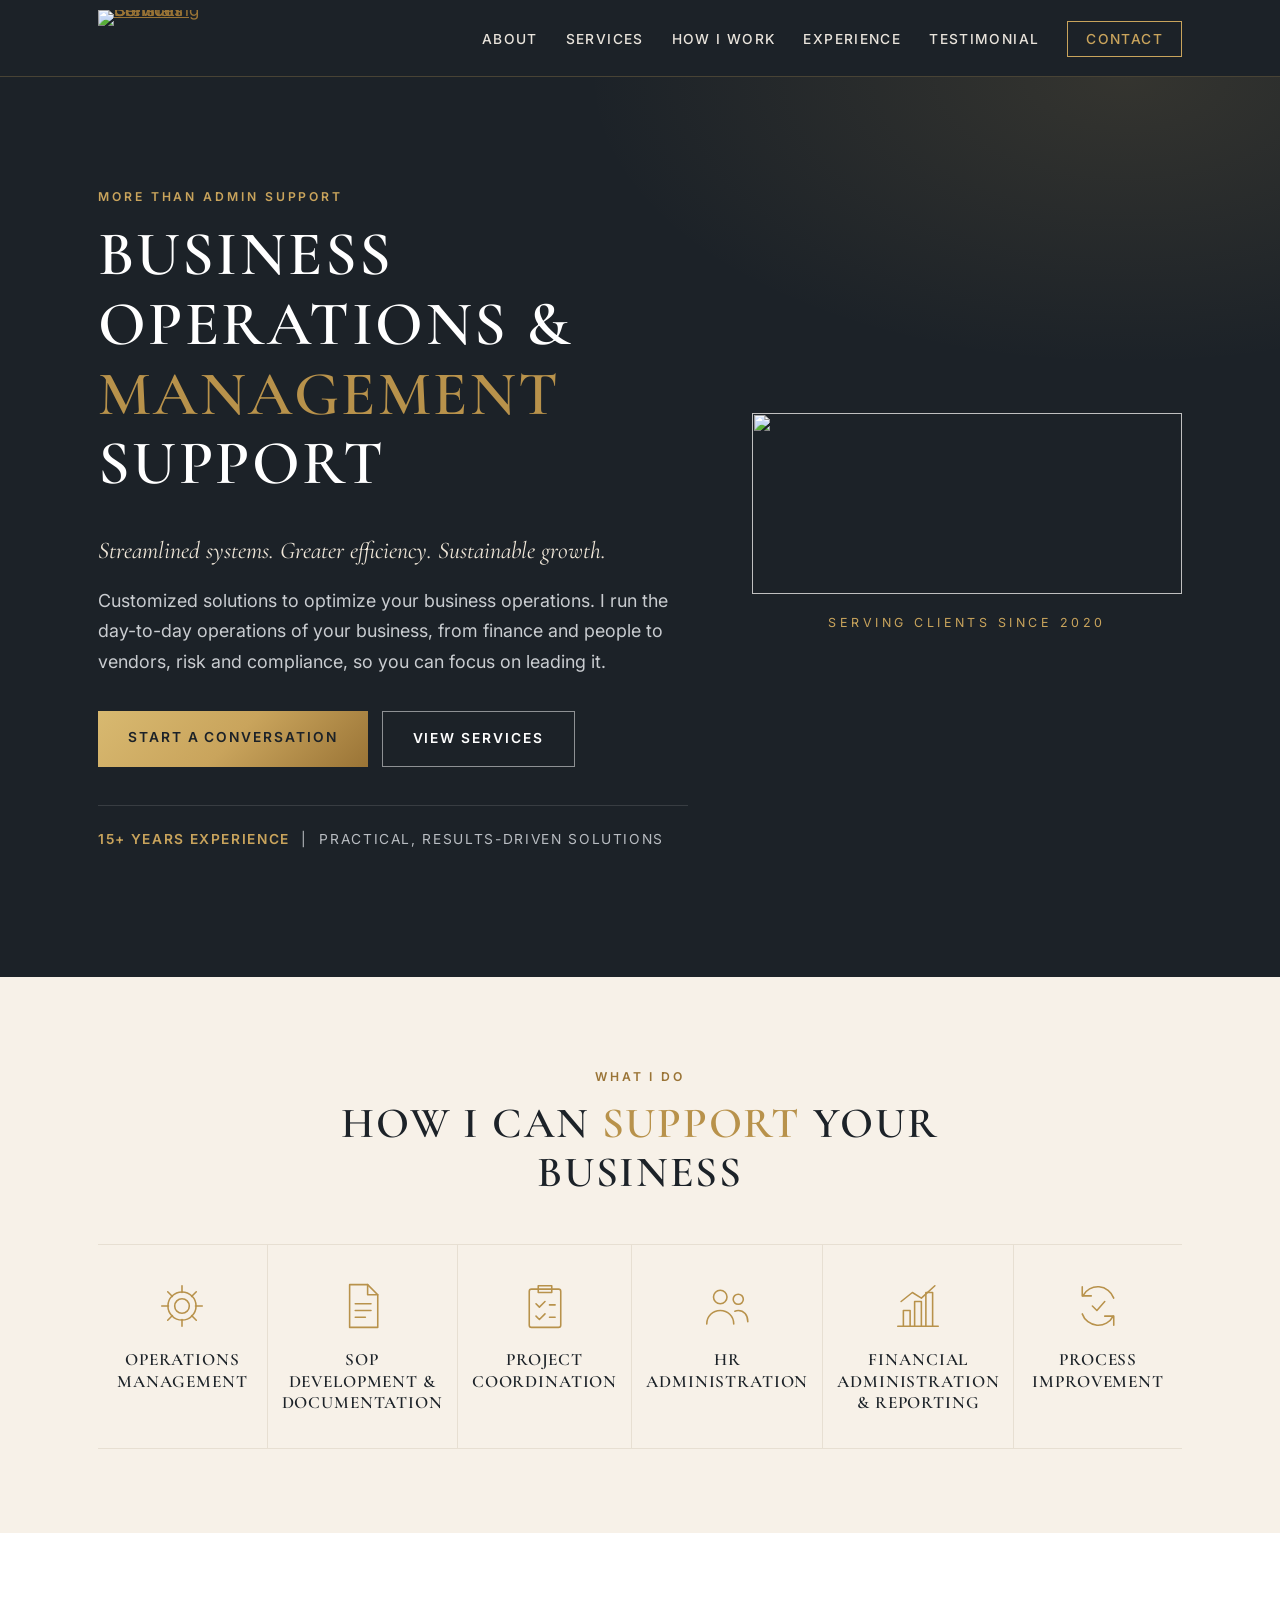
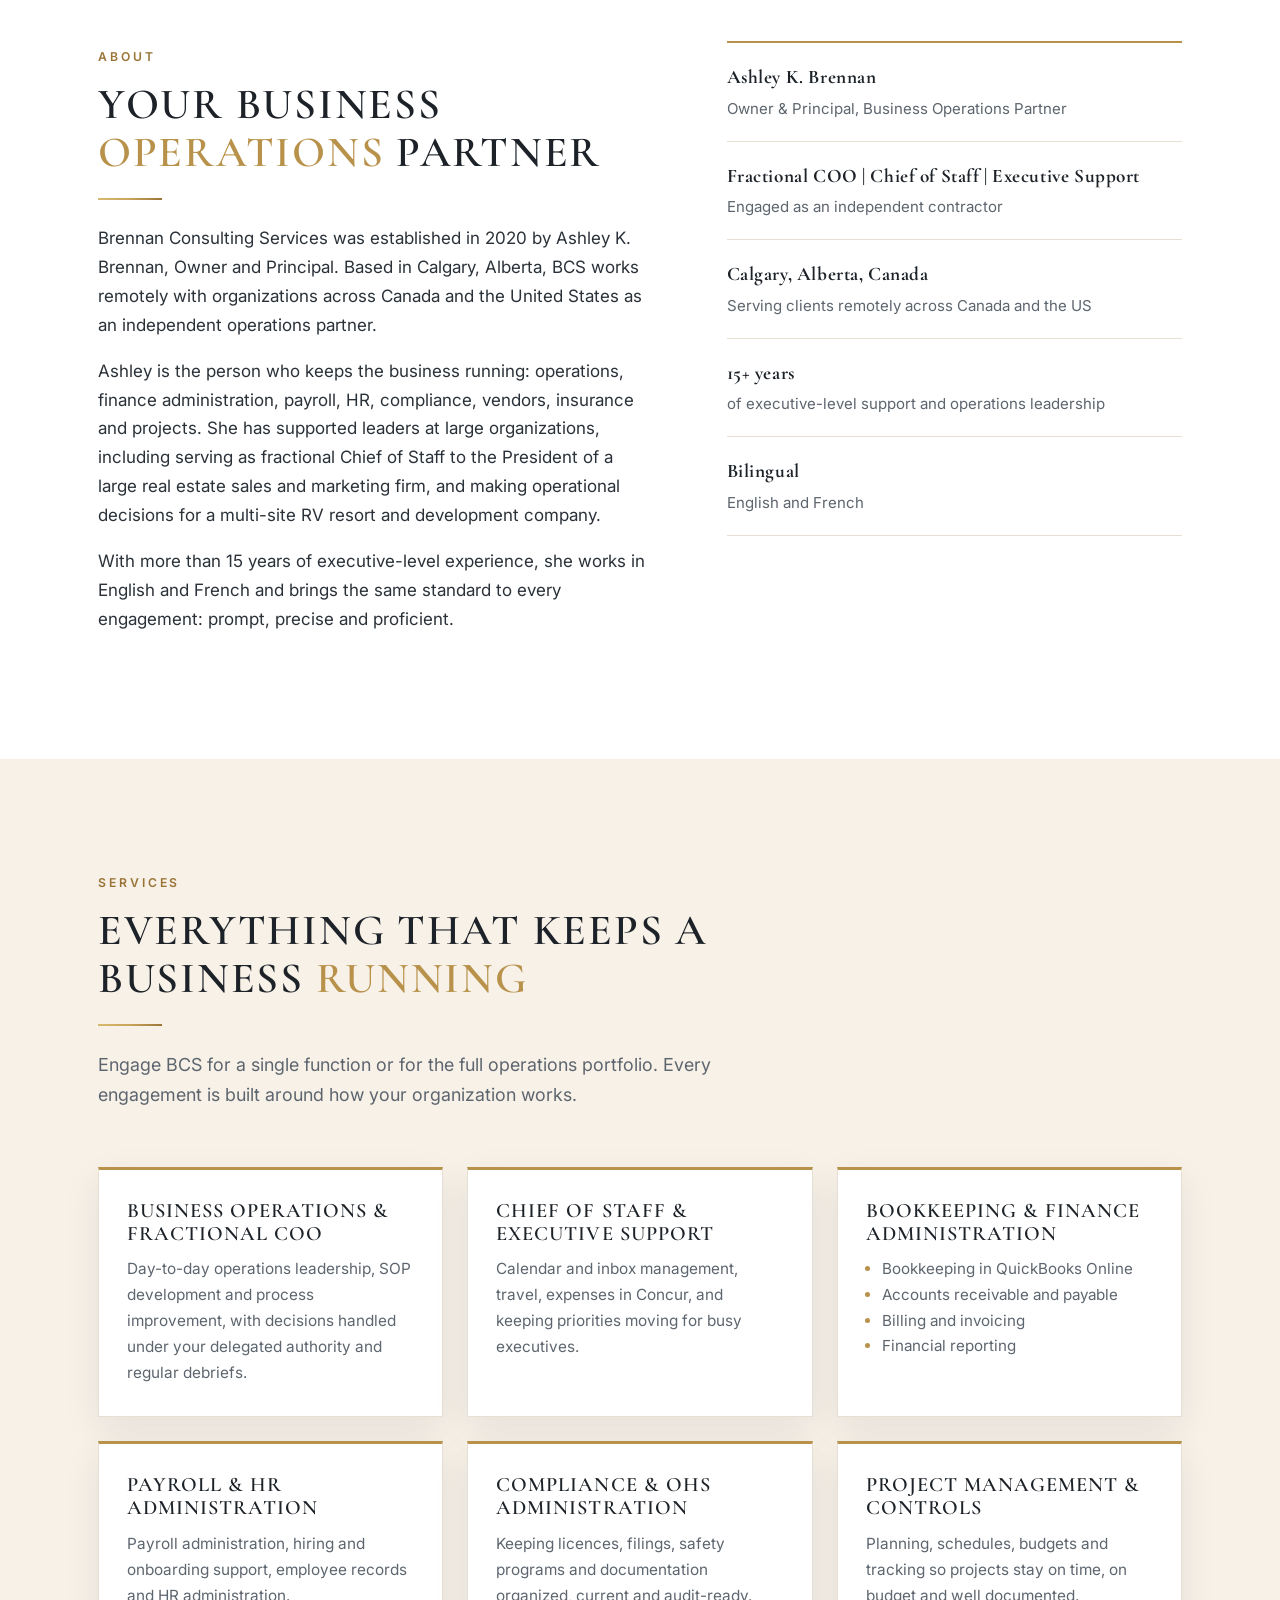
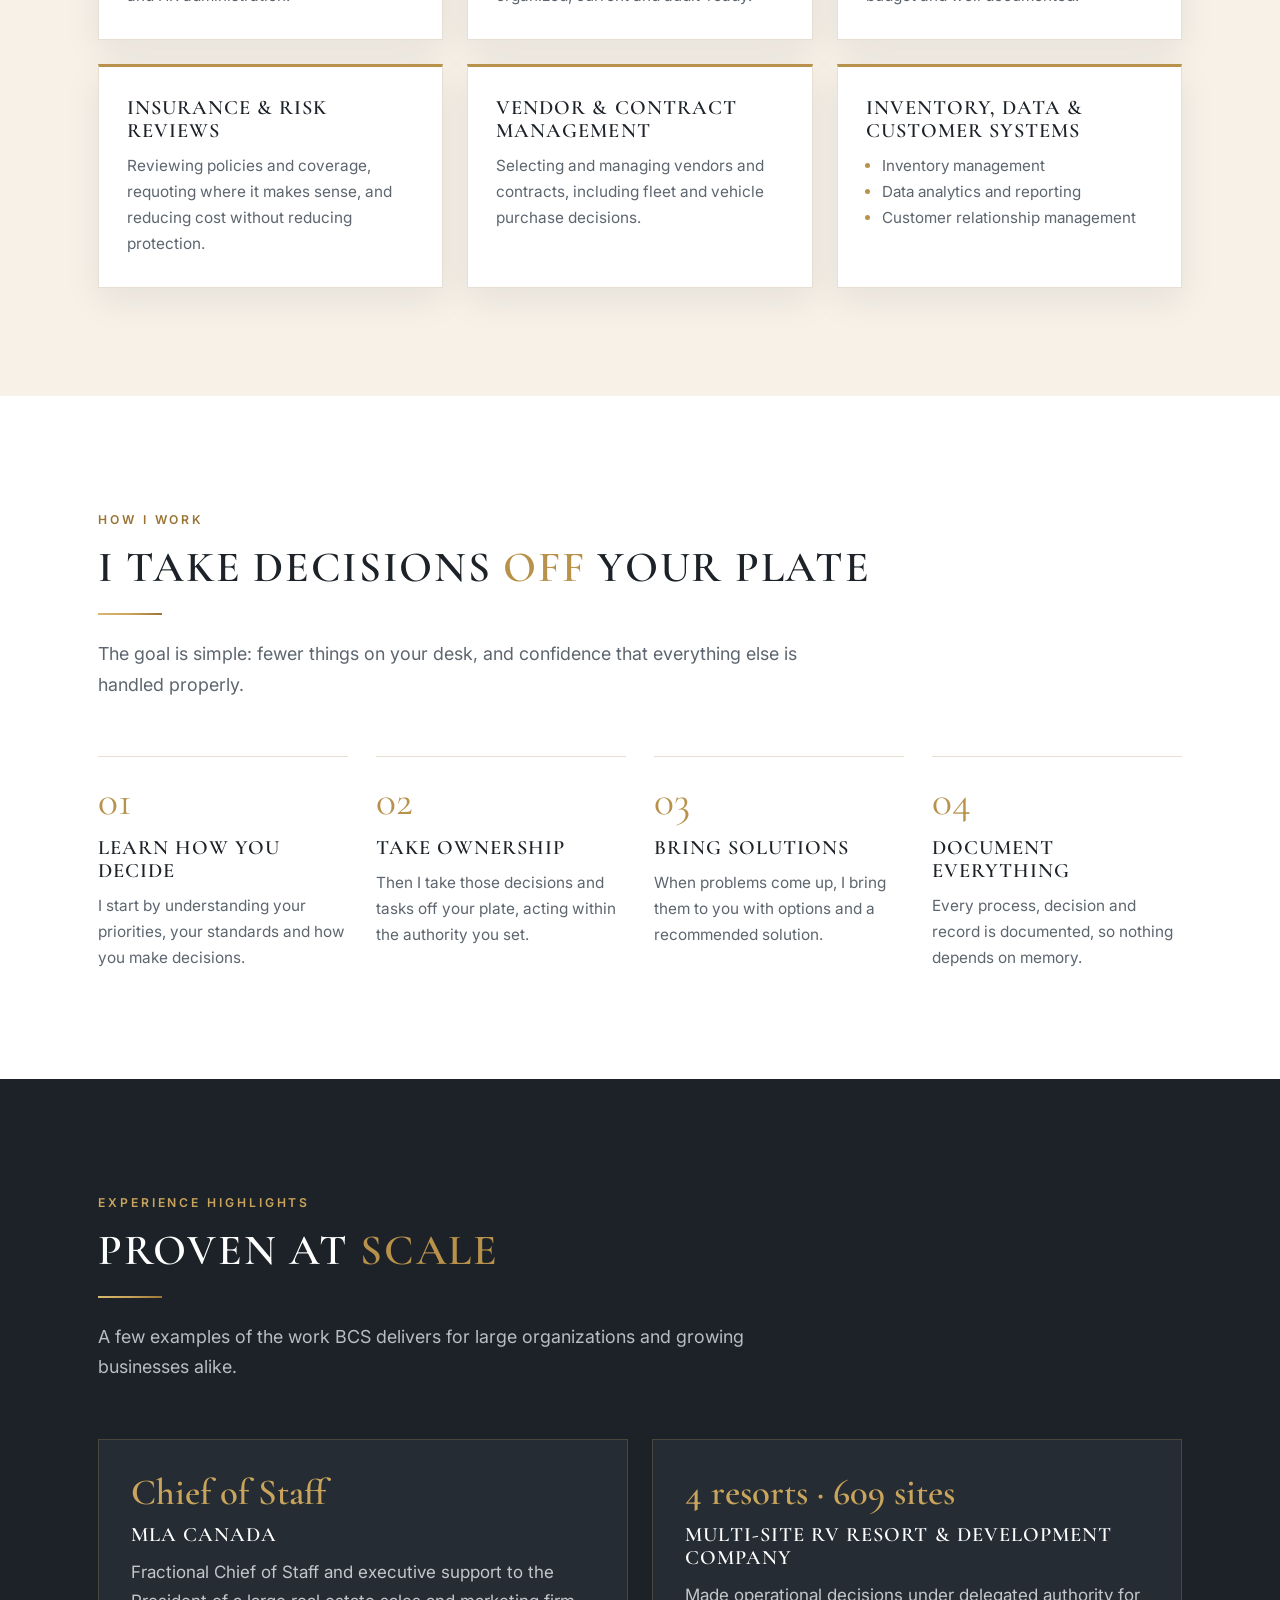
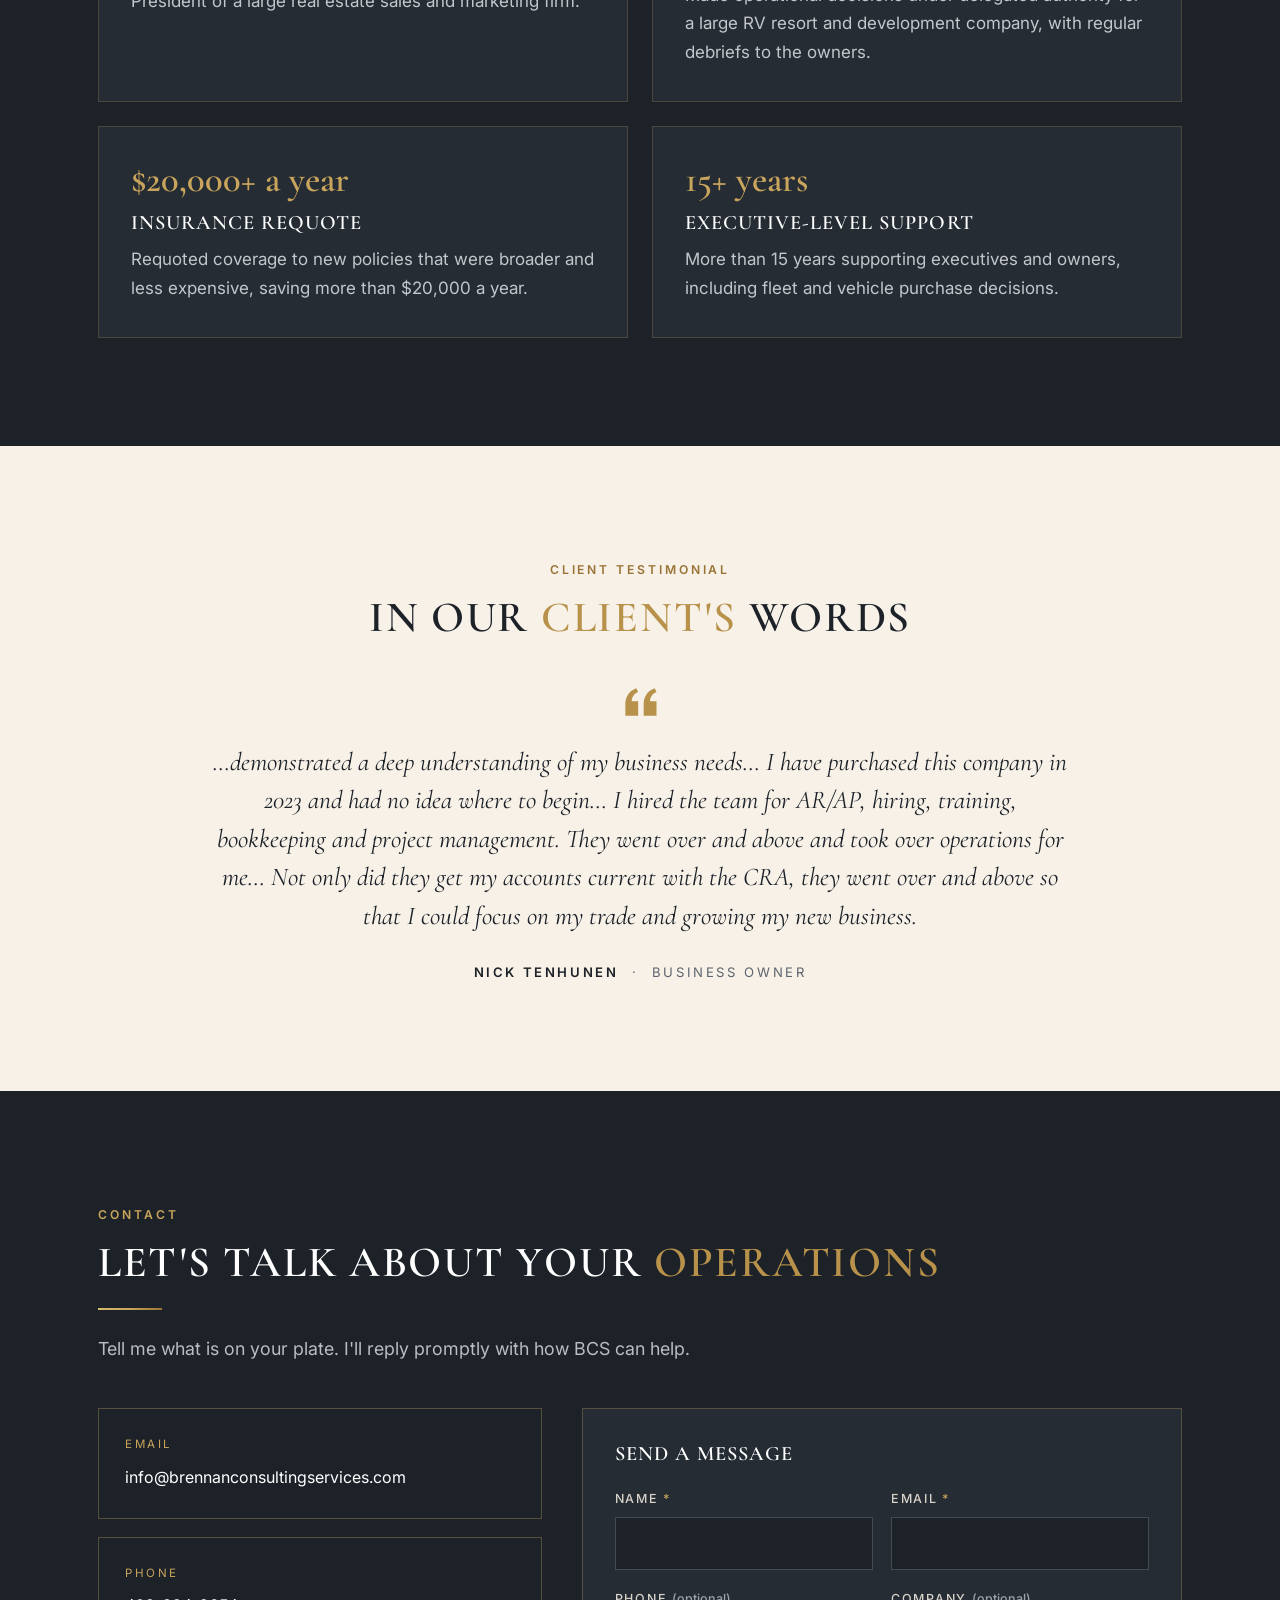
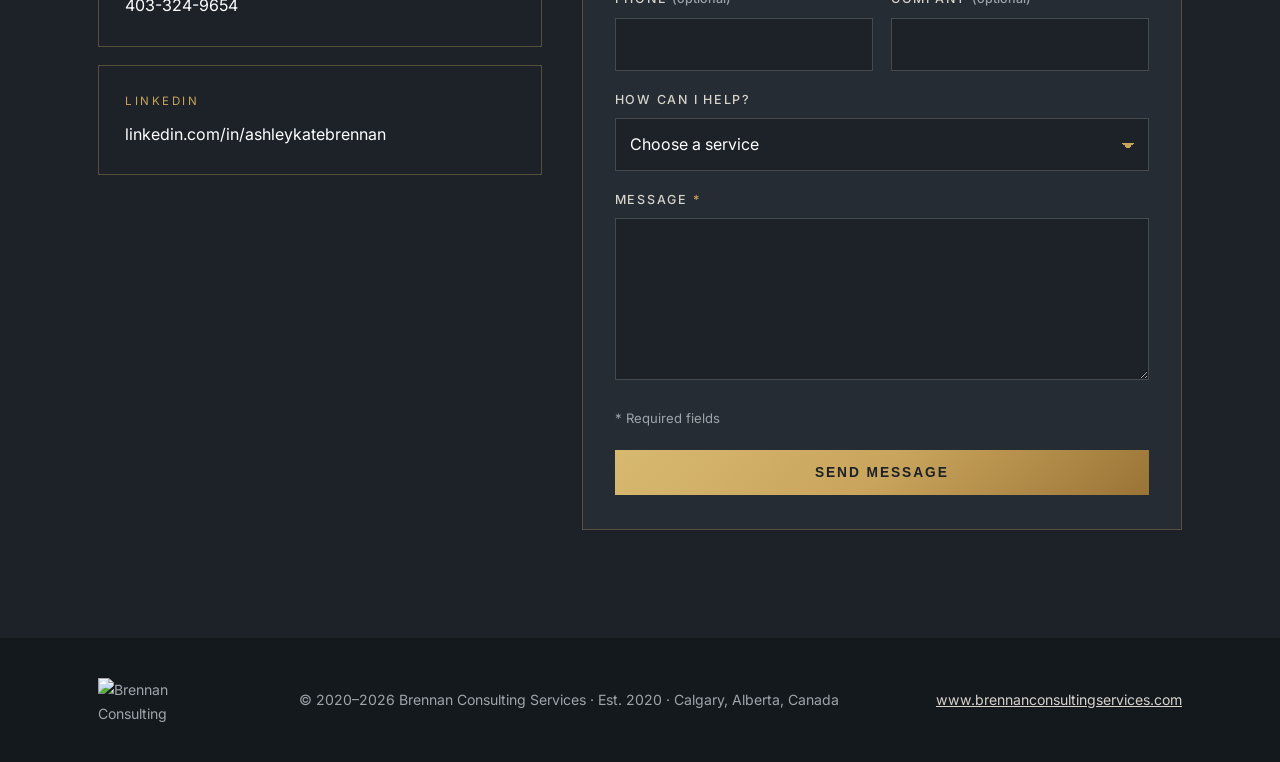
==== index.html @ 3bc6a086 "Add files via upload" ====
<!DOCTYPE html>
<html lang="en">
<head>
<meta charset="utf-8">
<meta name="viewport" content="width=device-width, initial-scale=1">
<title>Brennan Consulting Services | Business Operations &amp; Management Support</title>
<meta name="description" content="Brennan Consulting Services, est. 2020. More than admin support: business operations and management support, fractional COO and chief of staff services for organizations across Canada and the US. Based in Calgary, Alberta.">
<meta name="theme-color" content="#1C2228">
<link rel="canonical" href="https://www.brennanconsultingservices.com/">
<link rel="icon" href="favicon.svg" type="image/svg+xml">
<link rel="icon" href="favicon.png" type="image/png">
<link rel="apple-touch-icon" href="apple-touch-icon.png">
<meta property="og:title" content="Brennan Consulting Services">
<meta property="og:description" content="Business operations &amp; management support. Streamlined systems. Greater efficiency. Sustainable growth. Serving clients since 2020.">
<meta property="og:url" content="https://www.brennanconsultingservices.com/">
<meta property="og:type" content="website">
<link rel="preconnect" href="https://fonts.googleapis.com">
<link rel="preconnect" href="https://fonts.gstatic.com" crossorigin>
<link rel="stylesheet" href="https://fonts.googleapis.com/css2?family=Cormorant+Garamond:ital,wght@0,500;0,600;1,500&amp;family=Inter:wght@400;500;600&amp;display=swap">
<link rel="stylesheet" href="styles.css">
</head>
<body>
<a class="skip" href="#main">Skip to content</a>

<header class="site-header" id="top">
  <nav class="container nav" aria-label="Main">
    <a class="brand" href="#top"><img src="assets/logo-light.svg" alt="Brennan Consulting Services" width="119" height="50"></a>
    <button class="menu-toggle" type="button" aria-expanded="false" aria-controls="nav-links">Menu</button>
    <ul class="nav-links" id="nav-links">
      <li><a href="#about">About</a></li>
      <li><a href="#services">Services</a></li>
      <li><a href="#approach">How I work</a></li>
      <li><a href="#experience">Experience</a></li>
      <li><a href="#testimonial">Testimonial</a></li>
      <li><a class="nav-cta" href="#contact">Contact</a></li>
    </ul>
  </nav>
</header>

<main id="main">
  <section class="hero" aria-labelledby="hero-title">
    <div class="container hero-grid">
      <div>
        <span class="eyebrow">More than admin support</span>
        <h1 id="hero-title">Business operations &amp; <em class="gold">management</em> support</h1>
        <p class="tagline">Streamlined systems. Greater efficiency. Sustainable growth.</p>
        <p class="lead">Customized solutions to optimize your business operations. I run the day-to-day operations of your business, from finance and people to vendors, risk and compliance, so you can focus on leading it.</p>
        <div class="hero-actions">
          <a class="btn btn-gold" href="#contact">Start a conversation</a>
          <a class="btn btn-outline" href="#services">View services</a>
        </div>
        <p class="hero-meta"><strong>15+ years experience</strong> &nbsp;|&nbsp; Practical, results-driven solutions</p>
      </div>
      <div class="hero-logo-wrap">
        <img class="hero-logo" src="assets/logo-light.svg" alt="" width="430" height="181">
        <span class="since">Serving clients since 2020</span>
      </div>
    </div>
  </section>

  <section class="support cream" aria-labelledby="support-title">
    <div class="container">
      <div class="section-head center" style="margin:0 auto 48px">
        <span class="eyebrow">What I do</span>
        <h2 id="support-title">How I can <em class="gold">support</em> your business</h2>
      </div>
      <ul class="icons">
        <li><svg viewBox="0 0 48 48" aria-hidden="true"><circle cx="24" cy="24" r="6.5"/><path d="M24 6v6M24 36v6M6 24h6M36 24h6M11.3 11.3l4.2 4.2M32.5 32.5l4.2 4.2M11.3 36.7l4.2-4.2M32.5 15.5l4.2-4.2"/><circle cx="24" cy="24" r="12.5"/></svg><span>Operations Management</span></li>
        <li><svg viewBox="0 0 48 48" aria-hidden="true"><path d="M13 5h16l9 9v29H13z"/><path d="M29 5v9h9"/><path d="M18 22h14M18 28h14M18 34h9"/></svg><span>SOP Development &amp; Documentation</span></li>
        <li><svg viewBox="0 0 48 48" aria-hidden="true"><rect x="10" y="9" width="28" height="34" rx="2"/><path d="M18 6h12v6H18z"/><path d="M16 22l3 3 5-5M16 33l3 3 5-5M28 23h5M28 34h5"/></svg><span>Project Coordination</span></li>
        <li><svg viewBox="0 0 48 48" aria-hidden="true"><circle cx="18" cy="16" r="6"/><path d="M6 40c0-7 5.4-12 12-12s12 5 12 12"/><circle cx="34" cy="18" r="4.5"/><path d="M31 28.6c1-.4 2-.6 3-.6 5 0 8.5 4 8.5 10"/></svg><span>HR Administration</span></li>
        <li><svg viewBox="0 0 48 48" aria-hidden="true"><path d="M6 42h36"/><path d="M11 42V28h6v14M21 42V20h6v22M31 42V12h6v30"/><path d="M9 20l10-8 8 5 12-11"/></svg><span>Financial Administration &amp; Reporting</span></li>
        <li><svg viewBox="0 0 48 48" aria-hidden="true"><path d="M38 17a15 15 0 0 0-27.5-2M10 31a15 15 0 0 0 27.5 2"/><path d="M10 7v8h8M38 41v-8h-8"/><path d="M19 24l4 4 7-8"/></svg><span>Process Improvement</span></li>
      </ul>
    </div>
  </section>

  <section id="about" aria-labelledby="about-title">
    <div class="container two-col">
      <div>
        <span class="eyebrow">About</span>
        <h2 id="about-title">Your business <em class="gold">operations</em> partner</h2>
        <span class="rule"></span>
        <p>Brennan Consulting Services was established in 2020 by Ashley K. Brennan, Owner and Principal. Based in Calgary, Alberta, BCS works remotely with organizations across Canada and the United States as an independent operations partner.</p>
        <p>Ashley is the person who keeps the business running: operations, finance administration, payroll, HR, compliance, vendors, insurance and projects. She has supported leaders at large organizations, including serving as fractional Chief of Staff to the President of a large real estate sales and marketing firm, and making operational decisions for a multi-site RV resort and development company.</p>
        <p>With more than 15 years of executive-level experience, she works in English and French and brings the same standard to every engagement: prompt, precise and proficient.</p>
      </div>
      <ul class="facts">
        <li><strong>Ashley K. Brennan</strong><span>Owner &amp; Principal, Business Operations Partner</span></li>
        <li><strong>Fractional COO | Chief of Staff | Executive Support</strong><span>Engaged as an independent contractor</span></li>
        <li><strong>Calgary, Alberta, Canada</strong><span>Serving clients remotely across Canada and the US</span></li>
        <li><strong>15+ years</strong><span>of executive-level support and operations leadership</span></li>
        <li><strong>Bilingual</strong><span>English and French</span></li>
      </ul>
    </div>
  </section>

  <section id="services" class="cream" aria-labelledby="services-title">
    <div class="container">
      <div class="section-head">
        <span class="eyebrow">Services</span>
        <h2 id="services-title">Everything that keeps a business <em class="gold">running</em></h2>
        <span class="rule"></span>
        <p class="lead">Engage BCS for a single function or for the full operations portfolio. Every engagement is built around how your organization works.</p>
      </div>
      <div class="cards">
        <article class="card"><h3>Business operations &amp; fractional COO</h3><p>Day-to-day operations leadership, SOP development and process improvement, with decisions handled under your delegated authority and regular debriefs.</p></article>
        <article class="card"><h3>Chief of staff &amp; executive support</h3><p>Calendar and inbox management, travel, expenses in Concur, and keeping priorities moving for busy executives.</p></article>
        <article class="card"><h3>Bookkeeping &amp; finance administration</h3><ul><li>Bookkeeping in QuickBooks Online</li><li>Accounts receivable and payable</li><li>Billing and invoicing</li><li>Financial reporting</li></ul></article>
        <article class="card"><h3>Payroll &amp; HR administration</h3><p>Payroll administration, hiring and onboarding support, employee records and HR administration.</p></article>
        <article class="card"><h3>Compliance &amp; OHS administration</h3><p>Keeping licences, filings, safety programs and documentation organized, current and audit-ready.</p></article>
        <article class="card"><h3>Project management &amp; controls</h3><p>Planning, schedules, budgets and tracking so projects stay on time, on budget and well documented.</p></article>
        <article class="card"><h3>Insurance &amp; risk reviews</h3><p>Reviewing policies and coverage, requoting where it makes sense, and reducing cost without reducing protection.</p></article>
        <article class="card"><h3>Vendor &amp; contract management</h3><p>Selecting and managing vendors and contracts, including fleet and vehicle purchase decisions.</p></article>
        <article class="card"><h3>Inventory, data &amp; customer systems</h3><ul><li>Inventory management</li><li>Data analytics and reporting</li><li>Customer relationship management</li></ul></article>
      </div>
    </div>
  </section>

  <section id="approach" aria-labelledby="approach-title">
    <div class="container">
      <div class="section-head">
        <span class="eyebrow">How I work</span>
        <h2 id="approach-title">I take decisions <em class="gold">off</em> your plate</h2>
        <span class="rule"></span>
        <p class="lead">The goal is simple: fewer things on your desk, and confidence that everything else is handled properly.</p>
      </div>
      <ol class="steps">
        <li><h3>Learn how you decide</h3><p>I start by understanding your priorities, your standards and how you make decisions.</p></li>
        <li><h3>Take ownership</h3><p>Then I take those decisions and tasks off your plate, acting within the authority you set.</p></li>
        <li><h3>Bring solutions</h3><p>When problems come up, I bring them to you with options and a recommended solution.</p></li>
        <li><h3>Document everything</h3><p>Every process, decision and record is documented, so nothing depends on memory.</p></li>
      </ol>
    </div>
  </section>

  <section id="experience" class="dark" aria-labelledby="experience-title">
    <div class="container">
      <div class="section-head">
        <span class="eyebrow">Experience highlights</span>
        <h2 id="experience-title">Proven at <em class="gold">scale</em></h2>
        <span class="rule"></span>
        <p class="lead">A few examples of the work BCS delivers for large organizations and growing businesses alike.</p>
      </div>
      <div class="highlights">
        <article class="highlight"><span class="stat">Chief of Staff</span><h3>MLA Canada</h3><p>Fractional Chief of Staff and executive support to the President of a large real estate sales and marketing firm.</p></article>
        <article class="highlight"><span class="stat">4 resorts &middot; 609 sites</span><h3>Multi-site RV resort &amp; development company</h3><p>Made operational decisions under delegated authority for a large RV resort and development company, with regular debriefs to the owners.</p></article>
        <article class="highlight"><span class="stat">$20,000+ a year</span><h3>Insurance requote</h3><p>Requoted coverage to new policies that were broader and less expensive, saving more than $20,000 a year.</p></article>
        <article class="highlight"><span class="stat">15+ years</span><h3>Executive-level support</h3><p>More than 15 years supporting executives and owners, including fleet and vehicle purchase decisions.</p></article>
      </div>
    </div>
  </section>

  <section id="testimonial" class="cream" aria-labelledby="testimonial-title">
    <div class="container">
      <div class="section-head center" style="margin:0 auto 40px">
        <span class="eyebrow">Client testimonial</span>
        <h2 id="testimonial-title">In our <em class="gold">client's</em> words</h2>
      </div>
      <figure class="quote">
        <svg viewBox="0 0 48 48" aria-hidden="true"><path d="M8 38V26c0-9 4-15 12-18l2 4c-5 2-7 6-7 10h7v16zm20 0V26c0-9 4-15 12-18l2 4c-5 2-7 6-7 10h7v16z"/></svg>
        <blockquote>
          <p>&hellip;demonstrated a deep understanding of my business needs&hellip; I have purchased this company in 2023 and had no idea where to begin&hellip; I hired the team for AR/AP, hiring, training, bookkeeping and project management. They went over and above and took over operations for me&hellip; Not only did they get my accounts current with the CRA, they went over and above so that I could focus on my trade and growing my new business.</p>
        </blockquote>
        <figcaption><strong>Nick Tenhunen</strong> &nbsp;&middot;&nbsp; Business owner</figcaption>
      </figure>
    </div>
  </section>

  <section id="contact" class="dark" aria-labelledby="contact-title">
    <div class="container">
      <span class="eyebrow">Contact</span>
      <h2 id="contact-title">Let's talk about your <em class="gold">operations</em></h2>
      <span class="rule"></span>
      <p class="lead">Tell me what is on your plate. I'll reply promptly with how BCS can help.</p>
      <div class="contact-layout">
        <div class="contact-grid">
          <a class="contact-item" href="mailto:info@brennanconsultingservices.com"><small>Email</small><span>info@brennanconsultingservices.com</span></a>
          <a class="contact-item" href="tel:+14033249654"><small>Phone</small><span>403-324-9654</span></a>
          <a class="contact-item" href="https://www.linkedin.com/in/ashleykatebrennan" target="_blank" rel="noopener"><small>LinkedIn</small><span>linkedin.com/in/ashleykatebrennan</span></a>
        </div>
        <form class="contact-form" action="https://formsubmit.co/info@brennanconsultingservices.com" method="POST" aria-labelledby="form-title">
          <h3 id="form-title">Send a message</h3>
          <input type="hidden" name="_subject" value="New website enquiry - Brennan Consulting Services">
          <input type="hidden" name="_template" value="table">
          <input type="hidden" name="_captcha" value="true">
          <input type="hidden" name="_next" value="https://www.brennanconsultingservices.com/thanks.html">
          <div class="hp" aria-hidden="true"><label for="f-honey">Leave this field empty</label><input type="text" id="f-honey" name="_honey" tabindex="-1" autocomplete="off"></div>
          <div class="form-row">
            <div class="field"><label for="f-name">Name <span class="req" aria-hidden="true">*</span></label><input id="f-name" name="name" type="text" autocomplete="name" required></div>
            <div class="field"><label for="f-email">Email <span class="req" aria-hidden="true">*</span></label><input id="f-email" name="email" type="email" autocomplete="email" required></div>
          </div>
          <div class="form-row">
            <div class="field"><label for="f-phone">Phone <span class="opt">(optional)</span></label><input id="f-phone" name="phone" type="tel" autocomplete="tel"></div>
            <div class="field"><label for="f-company">Company <span class="opt">(optional)</span></label><input id="f-company" name="company" type="text" autocomplete="organization"></div>
          </div>
          <div class="field"><label for="f-help">How can I help?</label>
            <select id="f-help" name="how_can_i_help">
              <option value="" selected disabled>Choose a service</option>
              <option>Operations / Fractional COO</option>
              <option>Chief of Staff / Executive Support</option>
              <option>Bookkeeping &amp; QuickBooks</option>
              <option>Payroll &amp; HR</option>
              <option>Compliance &amp; OHS</option>
              <option>Project Management</option>
              <option>Other</option>
            </select>
          </div>
          <div class="field"><label for="f-message">Message <span class="req" aria-hidden="true">*</span></label><textarea id="f-message" name="message" rows="5" required></textarea></div>
          <p class="form-note"><span aria-hidden="true">*</span> Required fields</p>
          <button class="btn btn-gold" type="submit">Send message</button>
        </form>
      </div>
    </div>
  </section>
</main>

<footer class="site-footer">
  <div class="container footer-row">
    <img src="assets/logo-light.svg" alt="Brennan Consulting Services" width="104" height="44">
    <span>&copy; 2020&ndash;2026 Brennan Consulting Services &middot; Est. 2020 &middot; Calgary, Alberta, Canada</span>
    <a href="https://www.brennanconsultingservices.com">www.brennanconsultingservices.com</a>
  </div>
</footer>

<script>
(function(){var h=document.querySelector('.site-header'),b=document.querySelector('.menu-toggle');
b.addEventListener('click',function(){var o=h.classList.toggle('open');b.setAttribute('aria-expanded',o);});
document.querySelectorAll('.nav-links a').forEach(function(a){a.addEventListener('click',function(){h.classList.remove('open');b.setAttribute('aria-expanded','false');});});})();
</script>
</body>
</html>
---- styles.css ----
:root{
  --char:#1C2228; --char-2:#252c33; --char-3:#2f3740; --char-deep:#14191e;
  --cream:#F7F1E8; --cream-2:#efe6d8; --white:#ffffff;
  --gold:#B8924B; --gold-light:#C9A45C; --gold-dark:#9A7436; --gold-soft:#f1e6d1;
  --ink:#2a3138; --muted:#5d656e; --line:#e7dfd2;
  --gold-grad:linear-gradient(135deg,#D8B970 0%,#C9A45C 50%,#9A7436 100%);
  --radius:6px; --shadow:0 12px 34px rgba(28,34,40,.08); --max:1140px;
  --serif:"Cormorant Garamond","Cormorant",Garamond,Georgia,"Times New Roman",serif;
  --sans:Inter,"Segoe UI",system-ui,-apple-system,Roboto,"Helvetica Neue",Arial,sans-serif;
}
*{box-sizing:border-box}
html{scroll-behavior:smooth;scroll-padding-top:84px}
body{margin:0;font-family:var(--sans);color:var(--ink);background:var(--white);line-height:1.7;font-size:17px;-webkit-font-smoothing:antialiased}
img,svg{max-width:100%;display:block}
a{color:var(--gold-dark)}
a:hover{color:var(--char)}
:focus-visible{outline:2px solid var(--gold-light);outline-offset:3px}
.container{max-width:var(--max);margin:0 auto;padding:0 28px}
.skip{position:absolute;left:-999px;top:8px;background:var(--gold);color:var(--char);padding:10px 16px;z-index:100}
.skip:focus{left:8px}
h1,h2,h3{font-family:var(--serif);color:var(--char);line-height:1.12;margin:0 0 .5em;font-weight:600;text-transform:uppercase;letter-spacing:.04em}
h1{font-size:clamp(2.3rem,5vw,3.9rem)}
h2{font-size:clamp(1.9rem,3.4vw,2.7rem)}
h3{font-size:1.28rem;letter-spacing:.05em}
.gold{color:var(--gold);font-style:normal}
p{margin:0 0 1em}
.eyebrow{display:inline-block;font-size:.76rem;letter-spacing:.24em;text-transform:uppercase;color:var(--gold-dark);font-weight:600;margin-bottom:1em}
.lead{font-size:1.12rem;color:var(--muted);max-width:720px}
.rule{display:block;width:64px;height:2px;background:var(--gold-grad);margin:18px 0 24px}
.center{text-align:center}
.center .rule,.center .lead{margin-left:auto;margin-right:auto}

/* Header */
.site-header{position:sticky;top:0;z-index:50;background:var(--char);border-bottom:1px solid rgba(201,164,92,.25)}
.nav{display:flex;align-items:center;justify-content:space-between;height:76px}
.brand{display:block;line-height:0}
.brand img{height:56px;width:auto}
.nav-links{display:flex;align-items:center;gap:28px;list-style:none;margin:0;padding:0}
.nav-links a{text-decoration:none;color:#e9e4dc;font-weight:500;font-size:.86rem;letter-spacing:.1em;text-transform:uppercase}
.nav-links a:hover{color:var(--gold-light)}
.nav-cta{border:1px solid var(--gold-light);padding:9px 18px;color:var(--gold-light)!important}
.nav-cta:hover{background:var(--gold-light);color:var(--char)!important}
.menu-toggle{display:none}

/* Buttons */
.btn{display:inline-block;padding:15px 30px;font-weight:600;font-size:.86rem;letter-spacing:.14em;text-transform:uppercase;text-decoration:none;transition:background .15s ease,color .15s ease,border-color .15s ease}
.btn-gold{background:var(--gold-grad);color:var(--char)}
.btn-gold:hover{background:var(--gold-light);color:var(--char)}
.btn-outline{border:1px solid rgba(255,255,255,.5);color:#fff}
.btn-outline:hover{border-color:var(--gold-light);color:var(--gold-light)}

/* Hero */
.hero{background:radial-gradient(900px 480px at 88% 0%,rgba(201,164,92,.14),transparent 60%),var(--char);color:#fff;padding:104px 0 112px;position:relative}
.hero-grid{display:grid;grid-template-columns:1.2fr .8fr;gap:64px;align-items:center}
.hero h1{color:#fff}
.hero .eyebrow{color:var(--gold-light)}
.hero .tagline{font-family:var(--serif);font-size:1.5rem;font-style:italic;color:#efe6d8;margin:0 0 .6em}
.hero .lead{color:#c9ccd0}
.hero-actions{display:flex;flex-wrap:wrap;gap:14px;margin-top:34px}
.hero-meta{margin-top:38px;padding-top:22px;border-top:1px solid rgba(255,255,255,.12);font-size:.86rem;letter-spacing:.12em;text-transform:uppercase;color:#b9bdc2}
.hero-meta strong{color:var(--gold-light);font-weight:600}
.hero-logo{width:100%;max-width:430px;margin-left:auto}
.since{display:block;text-align:center;margin-top:18px;font-size:.78rem;letter-spacing:.28em;text-transform:uppercase;color:var(--gold-light)}

/* Sections */
section{padding:108px 0}
.cream{background:var(--cream)}
.dark{background:var(--char);color:#d5d8dc}
.dark h2,.dark h3{color:#fff}
.dark .eyebrow{color:var(--gold-light)}
.dark .lead{color:#b9bdc2}
.section-head{max-width:780px;margin-bottom:56px}

/* Support strip */
.support{padding:84px 0}
.icons{display:grid;grid-template-columns:repeat(6,1fr);gap:0;list-style:none;margin:0;padding:0;border-top:1px solid var(--line);border-bottom:1px solid var(--line)}
.icons li{text-align:center;padding:34px 14px;border-left:1px solid var(--line)}
.icons li:first-child{border-left:0}
.icons svg{width:54px;height:54px;margin:0 auto 16px;stroke:var(--gold);fill:none;stroke-width:1.4;stroke-linecap:round;stroke-linejoin:round}
.icons span{display:block;font-family:var(--serif);font-weight:600;font-size:1.08rem;letter-spacing:.05em;text-transform:uppercase;color:var(--char);line-height:1.25}

/* About */
.two-col{display:grid;grid-template-columns:1.1fr .9fr;gap:72px;align-items:start}
.facts{list-style:none;padding:0;margin:0;border-top:2px solid var(--gold)}
.facts li{padding:18px 0;border-bottom:1px solid var(--line)}
.facts strong{display:block;font-family:var(--serif);font-size:1.2rem;color:var(--char);letter-spacing:.03em}
.facts span{color:var(--muted);font-size:.94rem}

/* Services list */
.cards{display:grid;grid-template-columns:repeat(3,1fr);gap:24px}
.card{background:#fff;border:1px solid var(--line);border-top:3px solid var(--gold);padding:30px 28px;box-shadow:var(--shadow)}
.card p{color:var(--muted);margin:0;font-size:.96rem}
.card ul{margin:.2em 0 0;padding-left:1.1em;color:var(--muted);font-size:.95rem}
.card ul li::marker{color:var(--gold)}

/* Approach */
.steps{display:grid;grid-template-columns:repeat(4,1fr);gap:28px;counter-reset:step;list-style:none;padding:0;margin:0}
.steps li{border-top:1px solid var(--line);padding-top:24px}
.steps li::before{counter-increment:step;content:"0" counter(step);display:block;font-family:var(--serif);font-size:2.6rem;line-height:1;color:var(--gold);margin-bottom:14px}
.steps p{color:var(--muted);margin:0;font-size:.96rem}

/* Experience */
.highlights{display:grid;grid-template-columns:repeat(2,1fr);gap:24px}
.highlight{background:var(--char-2);border:1px solid rgba(201,164,92,.22);padding:34px 32px}
.highlight .stat{display:block;font-family:var(--serif);font-size:2.3rem;font-weight:600;color:var(--gold-light);line-height:1.05;margin-bottom:12px}
.highlight p{margin:0;color:#c3c7cc}

/* Testimonial */
.quote{max-width:860px;margin:0 auto;text-align:center}
.quote svg{width:44px;height:44px;margin:0 auto 18px;fill:var(--gold)}
.quote blockquote{margin:0}
.quote blockquote p{font-family:var(--serif);font-size:clamp(1.3rem,2.3vw,1.6rem);font-style:italic;line-height:1.5;color:var(--char)}
.quote figcaption{margin-top:22px;font-size:.82rem;letter-spacing:.2em;text-transform:uppercase;color:var(--muted)}
.quote figcaption strong{color:var(--char);font-weight:600}

/* Contact */
.contact-layout{display:grid;grid-template-columns:.85fr 1.15fr;gap:40px;margin-top:44px;align-items:start}
.contact-grid{display:grid;grid-template-columns:1fr;gap:18px}
.contact-form{background:var(--char-2);border:1px solid rgba(201,164,92,.3);padding:34px 32px}
.contact-form h3{color:#fff;margin-bottom:22px}
.form-row{display:grid;grid-template-columns:1fr 1fr;gap:18px}
.field{margin-bottom:18px}
.field label{display:block;font-size:.78rem;letter-spacing:.14em;text-transform:uppercase;color:#d8d3ca;margin-bottom:8px;font-weight:500}
.field .req{color:var(--gold-light)}
.field .opt{text-transform:none;letter-spacing:0;color:#9ea4aa}
.field input,.field select,.field textarea{width:100%;font:inherit;font-size:1rem;color:#fff;background:var(--char);border:1px solid rgba(255,255,255,.18);border-radius:0;padding:12px 14px;transition:border-color .15s ease}
.field select{appearance:none;background-image:linear-gradient(45deg,transparent 50%,#C9A45C 50%),linear-gradient(135deg,#C9A45C 50%,transparent 50%);background-position:calc(100% - 20px) 52%,calc(100% - 14px) 52%;background-size:6px 6px;background-repeat:no-repeat;padding-right:40px}
.field select option{color:#1C2228;background:#fff}
.field textarea{resize:vertical;min-height:130px}
.field input:focus,.field select:focus,.field textarea:focus{outline:none;border-color:var(--gold-light);box-shadow:0 0 0 3px rgba(201,164,92,.25)}
.form-note{font-size:.82rem;color:#9ea4aa;margin:0 0 20px}
.contact-form .btn{border:0;cursor:pointer;width:100%}
.hp{position:absolute!important;left:-10000px;width:1px;height:1px;overflow:hidden}
.thanks{min-height:calc(100vh - 182px);display:grid;place-items:center;text-align:center;padding:80px 24px;background:var(--cream)}
.thanks .check{width:64px;height:64px;margin:0 auto 22px;stroke:var(--gold);fill:none;stroke-width:1.6;stroke-linecap:round;stroke-linejoin:round}
.contact-item{display:block;border:1px solid rgba(201,164,92,.35);padding:26px;color:#fff;text-decoration:none;transition:background .15s ease}
.contact-item:hover{background:var(--char-2);color:#fff}
.contact-item small{display:block;letter-spacing:.22em;text-transform:uppercase;font-size:.72rem;color:var(--gold-light);margin-bottom:8px}
.contact-item span{font-size:1rem;overflow-wrap:anywhere}

.site-footer{background:var(--char-deep);color:#9ea4aa;padding:40px 0;font-size:.88rem}
.footer-row{display:flex;justify-content:space-between;align-items:center;gap:20px;flex-wrap:wrap}
.footer-row img{height:44px;width:auto}
.site-footer a{color:#d8d3ca}

/* 404 */
.notfound{min-height:calc(100vh - 106px);display:grid;place-items:center;text-align:center;padding:80px 24px;background:var(--cream)}
.notfound img{width:300px;margin:0 auto 30px}

/* Responsive */
@media (max-width:1000px){
  .icons{grid-template-columns:repeat(3,1fr)}
  .icons li:nth-child(4){border-left:0}
  .icons li:nth-child(n+4){border-top:1px solid var(--line)}
  .cards{grid-template-columns:repeat(2,1fr)}
  .steps{grid-template-columns:repeat(2,1fr)}
}
@media (max-width:840px){
  .nav-links{display:none;position:absolute;top:76px;left:0;right:0;background:var(--char);flex-direction:column;align-items:stretch;gap:0;padding:8px 28px 22px;border-bottom:1px solid rgba(201,164,92,.25)}
  .nav-links li a{display:block;padding:13px 0}
  .nav-cta{text-align:center;margin-top:10px}
  .menu-toggle{display:inline-block;background:none;border:1px solid rgba(201,164,92,.6);padding:8px 14px;font:inherit;font-size:.78rem;letter-spacing:.16em;text-transform:uppercase;color:var(--gold-light);cursor:pointer}
  .site-header.open .nav-links{display:flex}
  .brand img{height:42px}
  .hero{padding:64px 0 76px}
  .hero-grid,.two-col,.highlights{grid-template-columns:1fr;gap:44px}
  .hero-logo-wrap{order:-1}
  .hero-logo{max-width:320px;margin:0 auto}
  .contact-layout{grid-template-columns:1fr}
  section{padding:76px 0}
}
@media (max-width:560px){
  body{font-size:16px}
  .container{padding:0 22px}
  .icons{grid-template-columns:repeat(2,1fr)}
  .icons li{border-left:0!important;border-top:1px solid var(--line)}
  .icons li:nth-child(even){border-left:1px solid var(--line)!important}
  .icons li:nth-child(-n+2){border-top:0}
  .cards,.steps{grid-template-columns:1fr}
  .footer-row{flex-direction:column;align-items:flex-start}
  .contact-item{padding:22px 18px}
  .contact-item span{font-size:.88rem}
  .form-row{grid-template-columns:1fr;gap:0}
  .contact-form{padding:28px 20px}
}
@media (prefers-reduced-motion:reduce){html{scroll-behavior:auto}.btn{transition:none}}
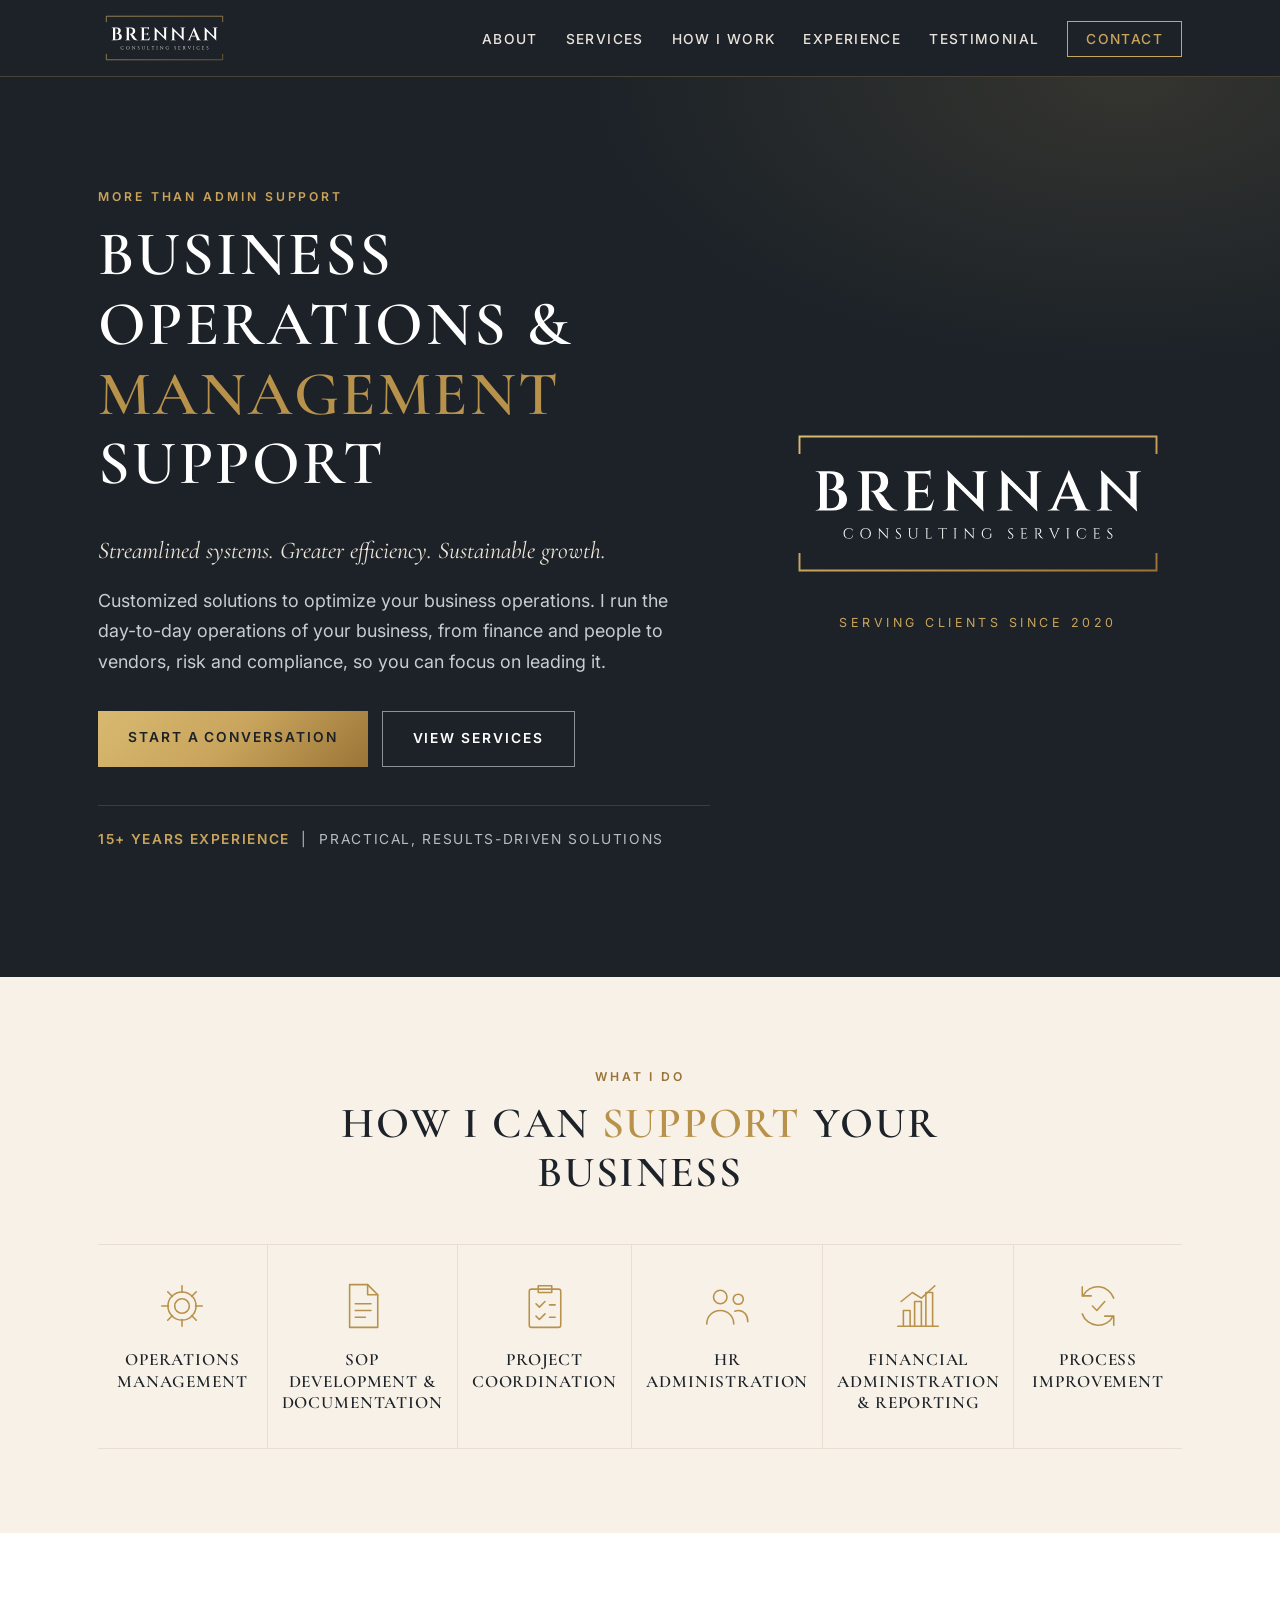
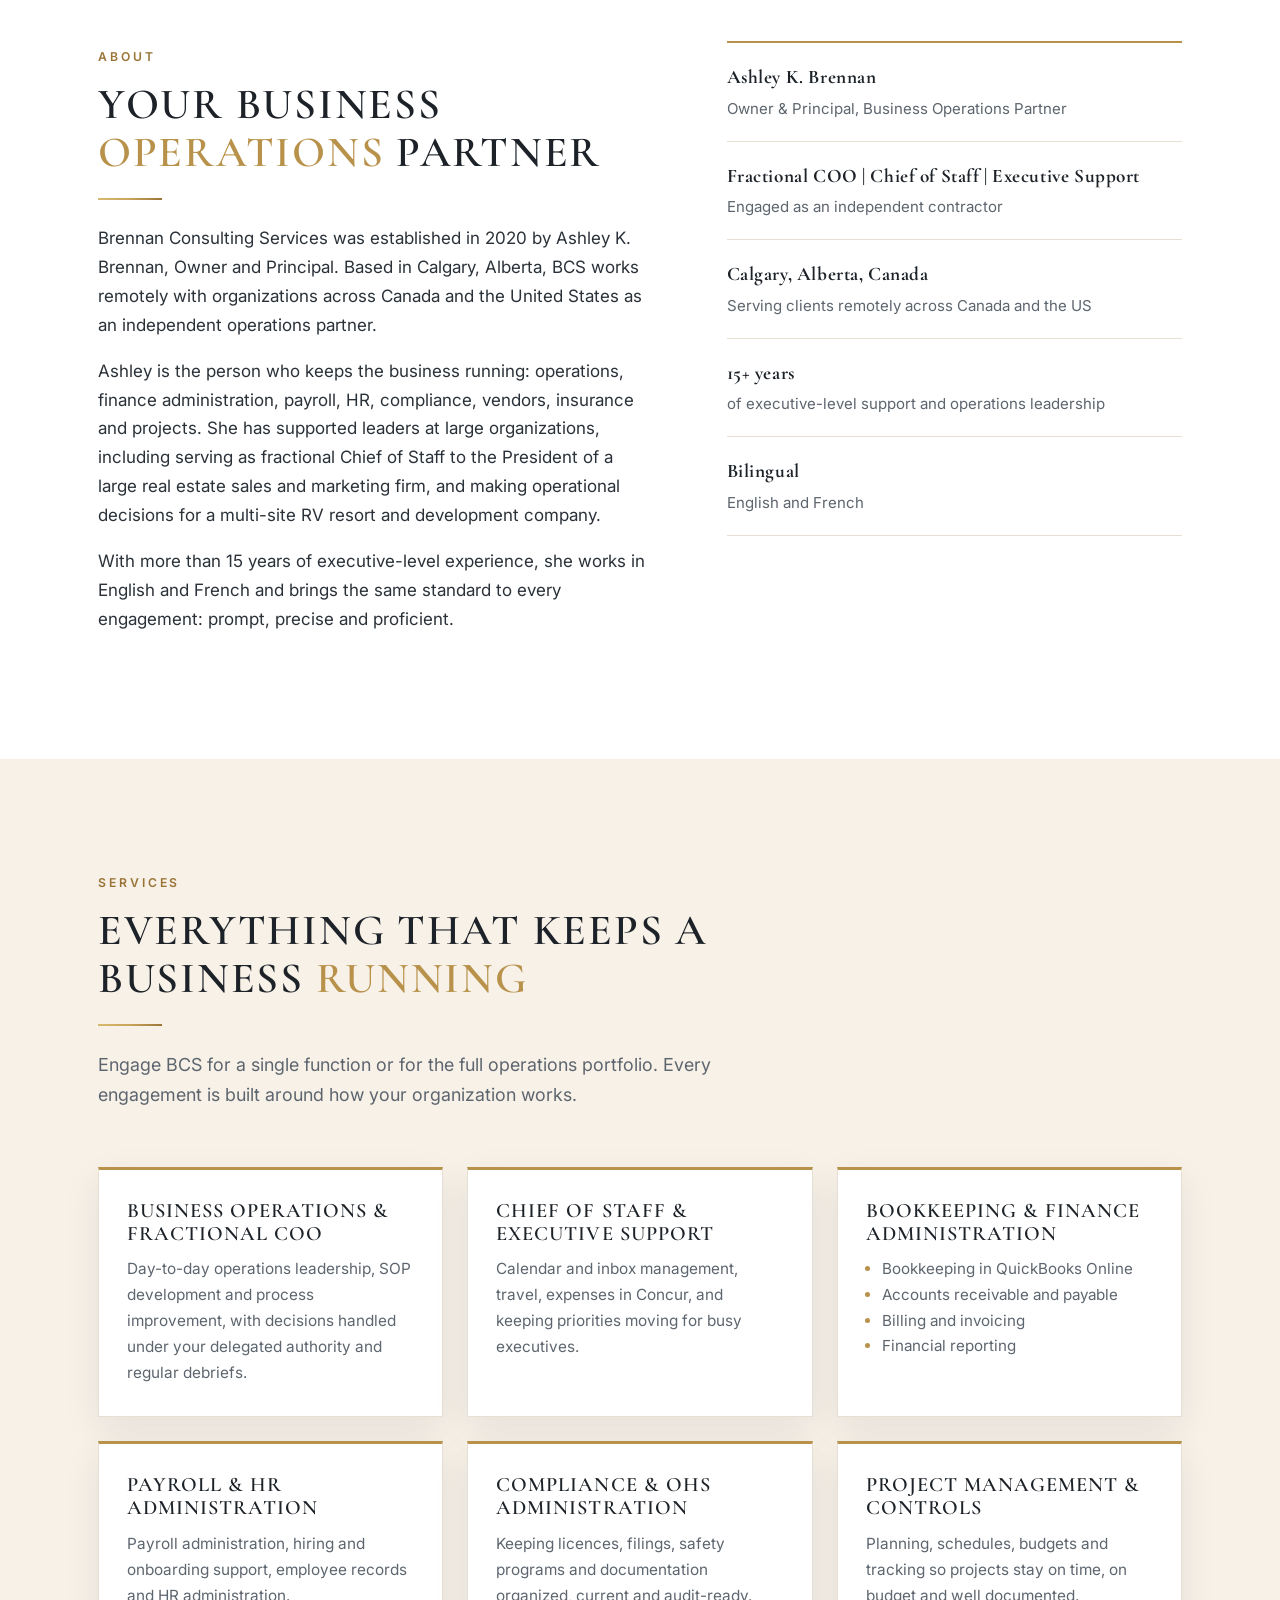
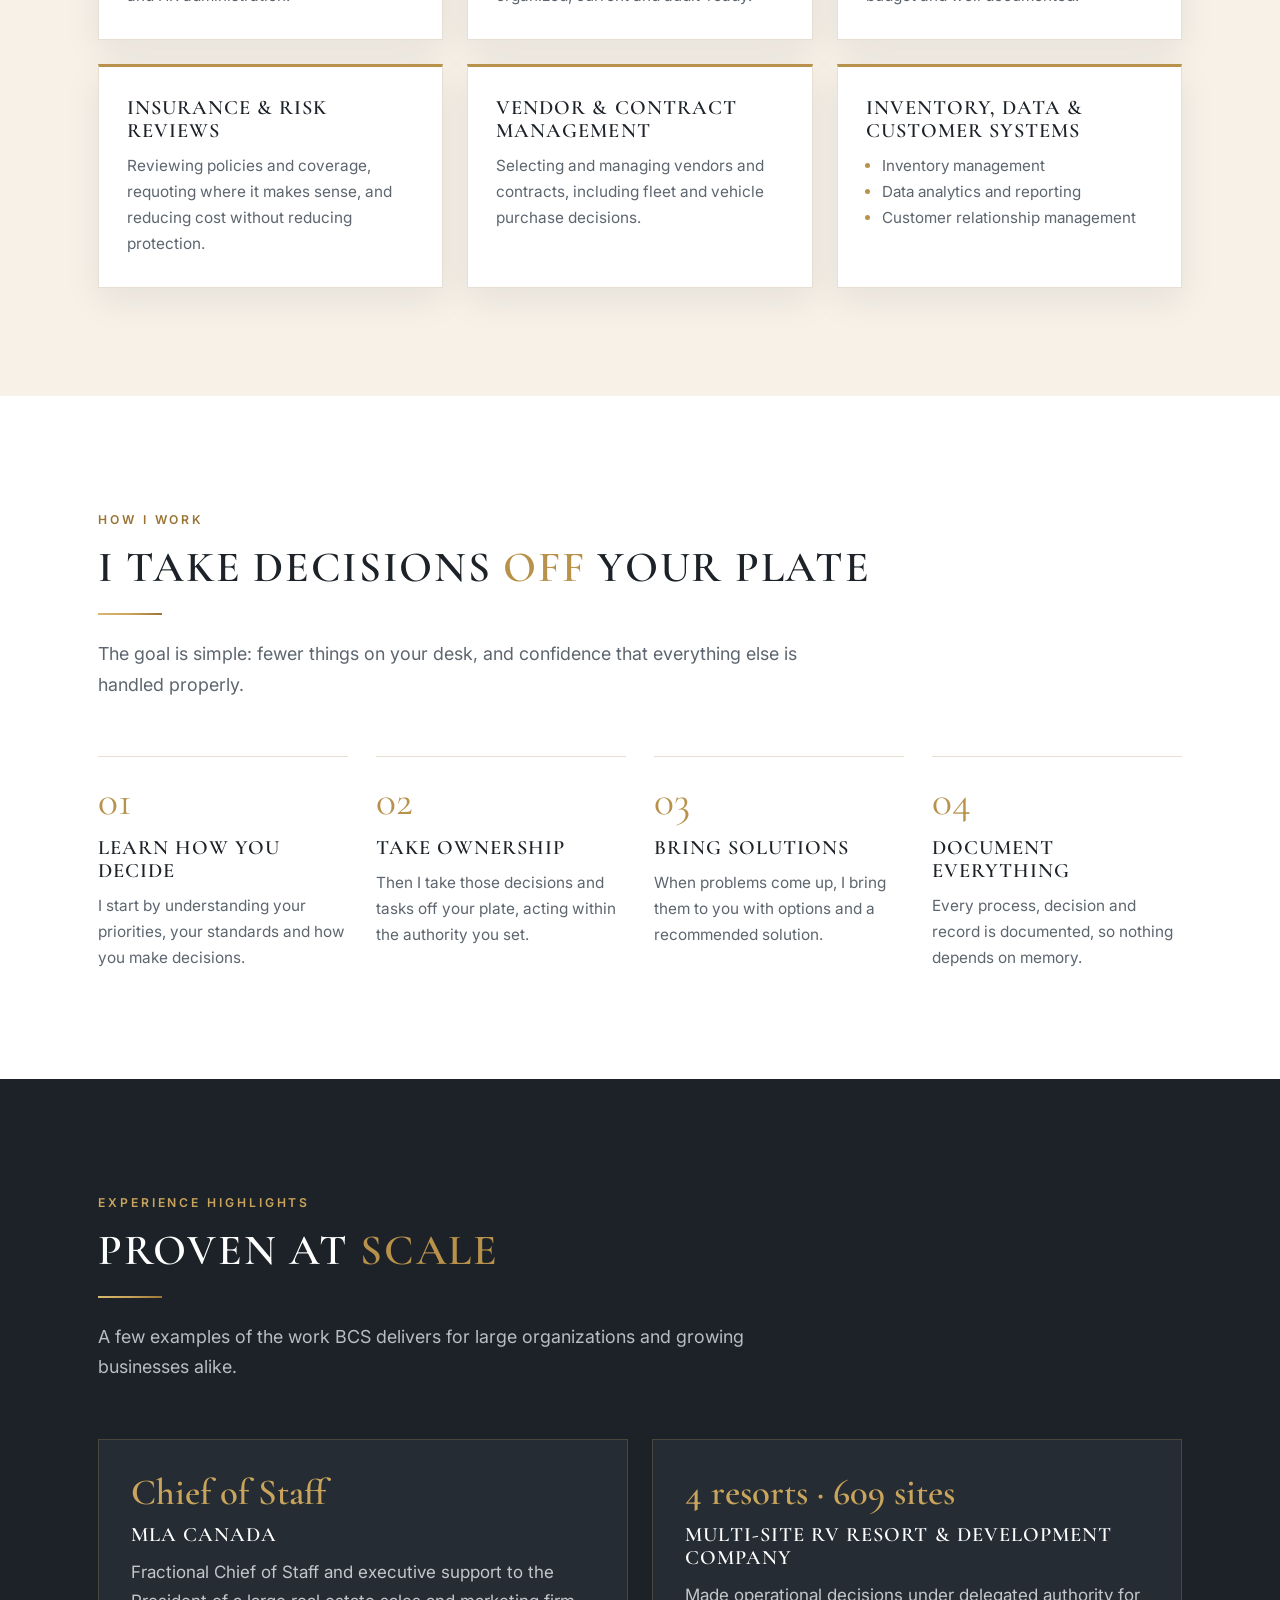
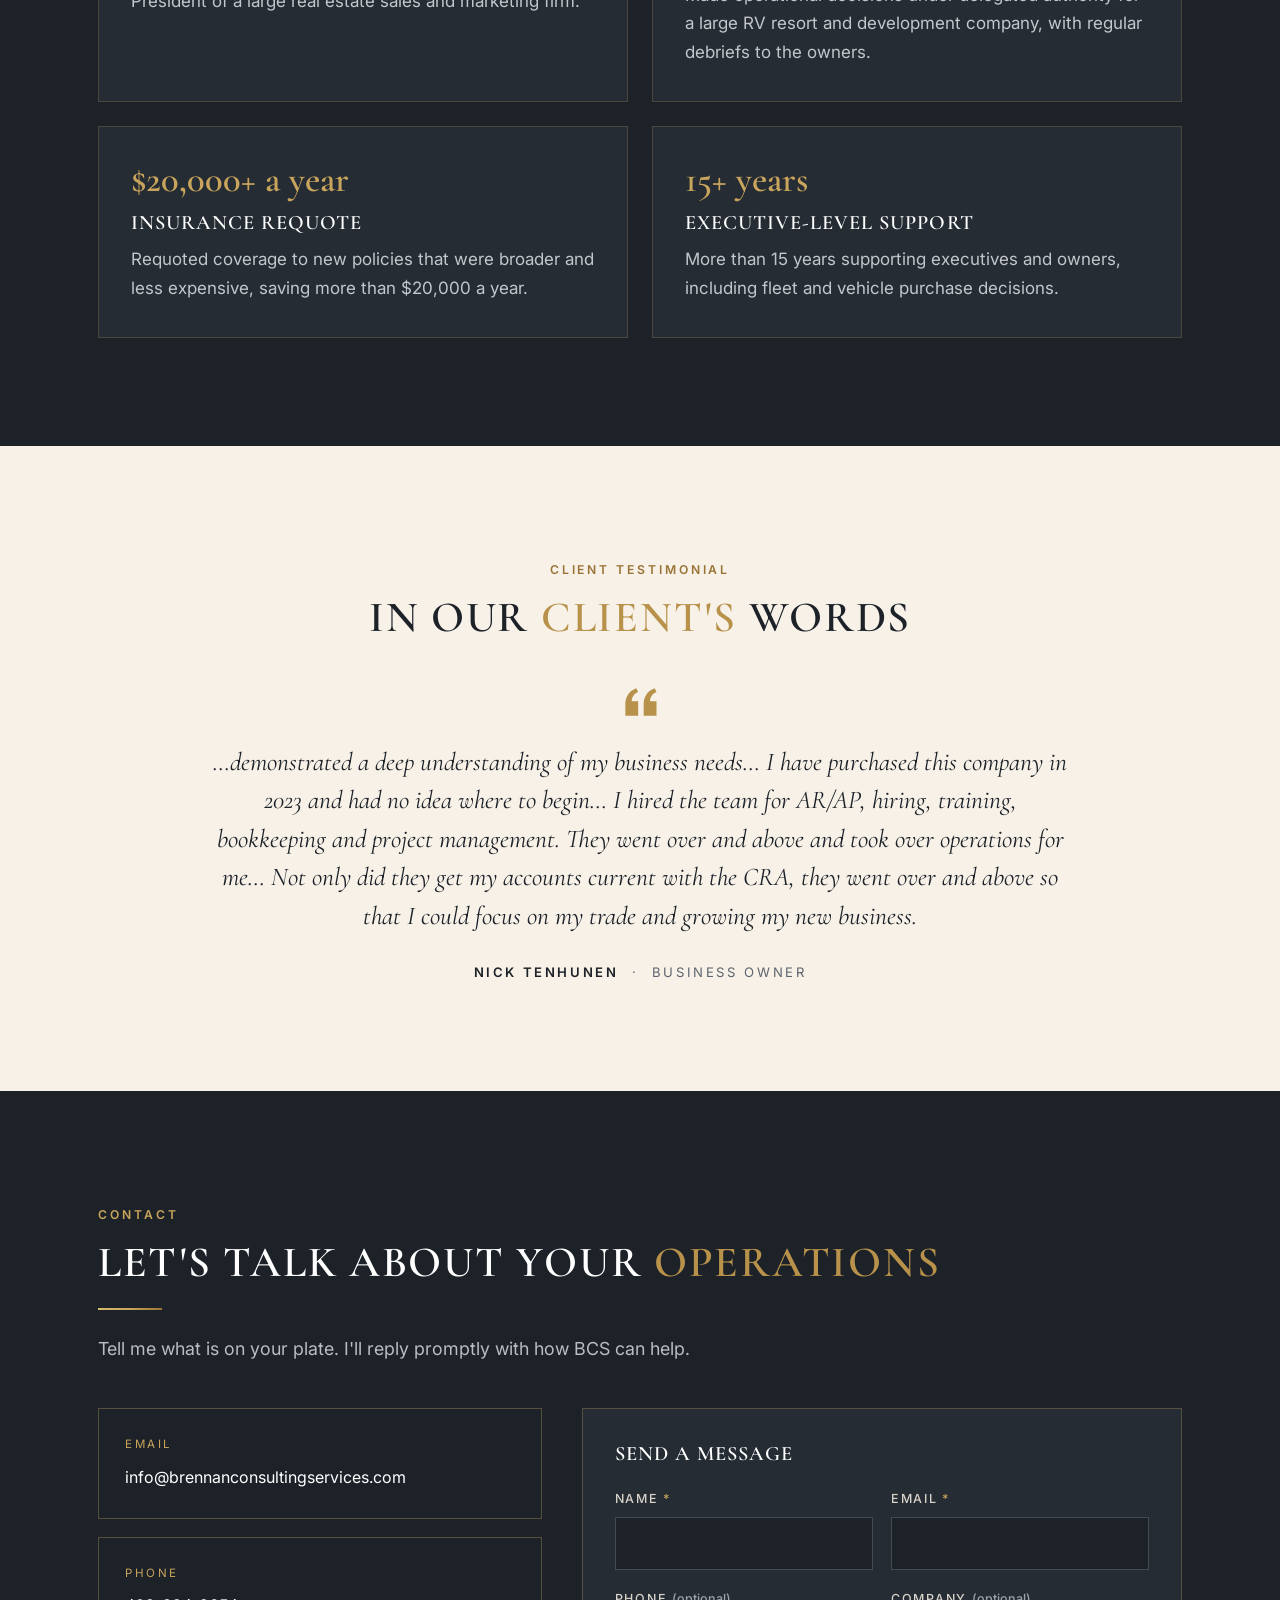
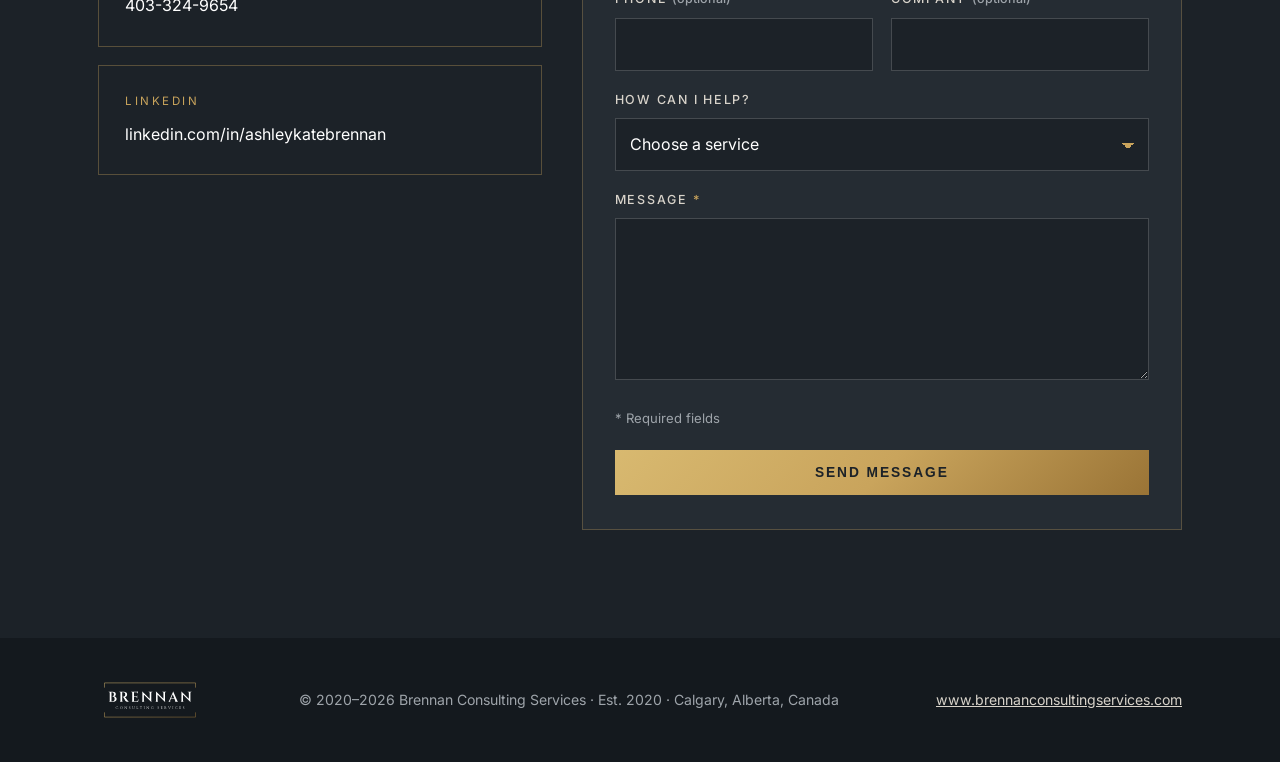
==== commit 5ceac3fa: "Add files via upload" ====
--- a/index.html
+++ b/index.html
@@ -24,7 +24,7 @@
 
 <header class="site-header" id="top">
   <nav class="container nav" aria-label="Main">
-    <a class="brand" href="#top"><img src="assets/logo-light.svg" alt="Brennan Consulting Services" width="119" height="50"></a>
+    <a class="brand" href="#top"><img src="logo-light.svg" alt="Brennan Consulting Services" width="119" height="50"></a>
     <button class="menu-toggle" type="button" aria-expanded="false" aria-controls="nav-links">Menu</button>
     <ul class="nav-links" id="nav-links">
       <li><a href="#about">About</a></li>
@@ -52,7 +52,7 @@
         <p class="hero-meta"><strong>15+ years experience</strong> &nbsp;|&nbsp; Practical, results-driven solutions</p>
       </div>
       <div class="hero-logo-wrap">
-        <img class="hero-logo" src="assets/logo-light.svg" alt="" width="430" height="181">
+        <img class="hero-logo" src="logo-light.svg" alt="" width="430" height="181">
         <span class="since">Serving clients since 2020</span>
       </div>
     </div>
@@ -217,7 +217,7 @@
 
 <footer class="site-footer">
   <div class="container footer-row">
-    <img src="assets/logo-light.svg" alt="Brennan Consulting Services" width="104" height="44">
+    <img src="logo-light.svg" alt="Brennan Consulting Services" width="104" height="44">
     <span>&copy; 2020&ndash;2026 Brennan Consulting Services &middot; Est. 2020 &middot; Calgary, Alberta, Canada</span>
     <a href="https://www.brennanconsultingservices.com">www.brennanconsultingservices.com</a>
   </div>
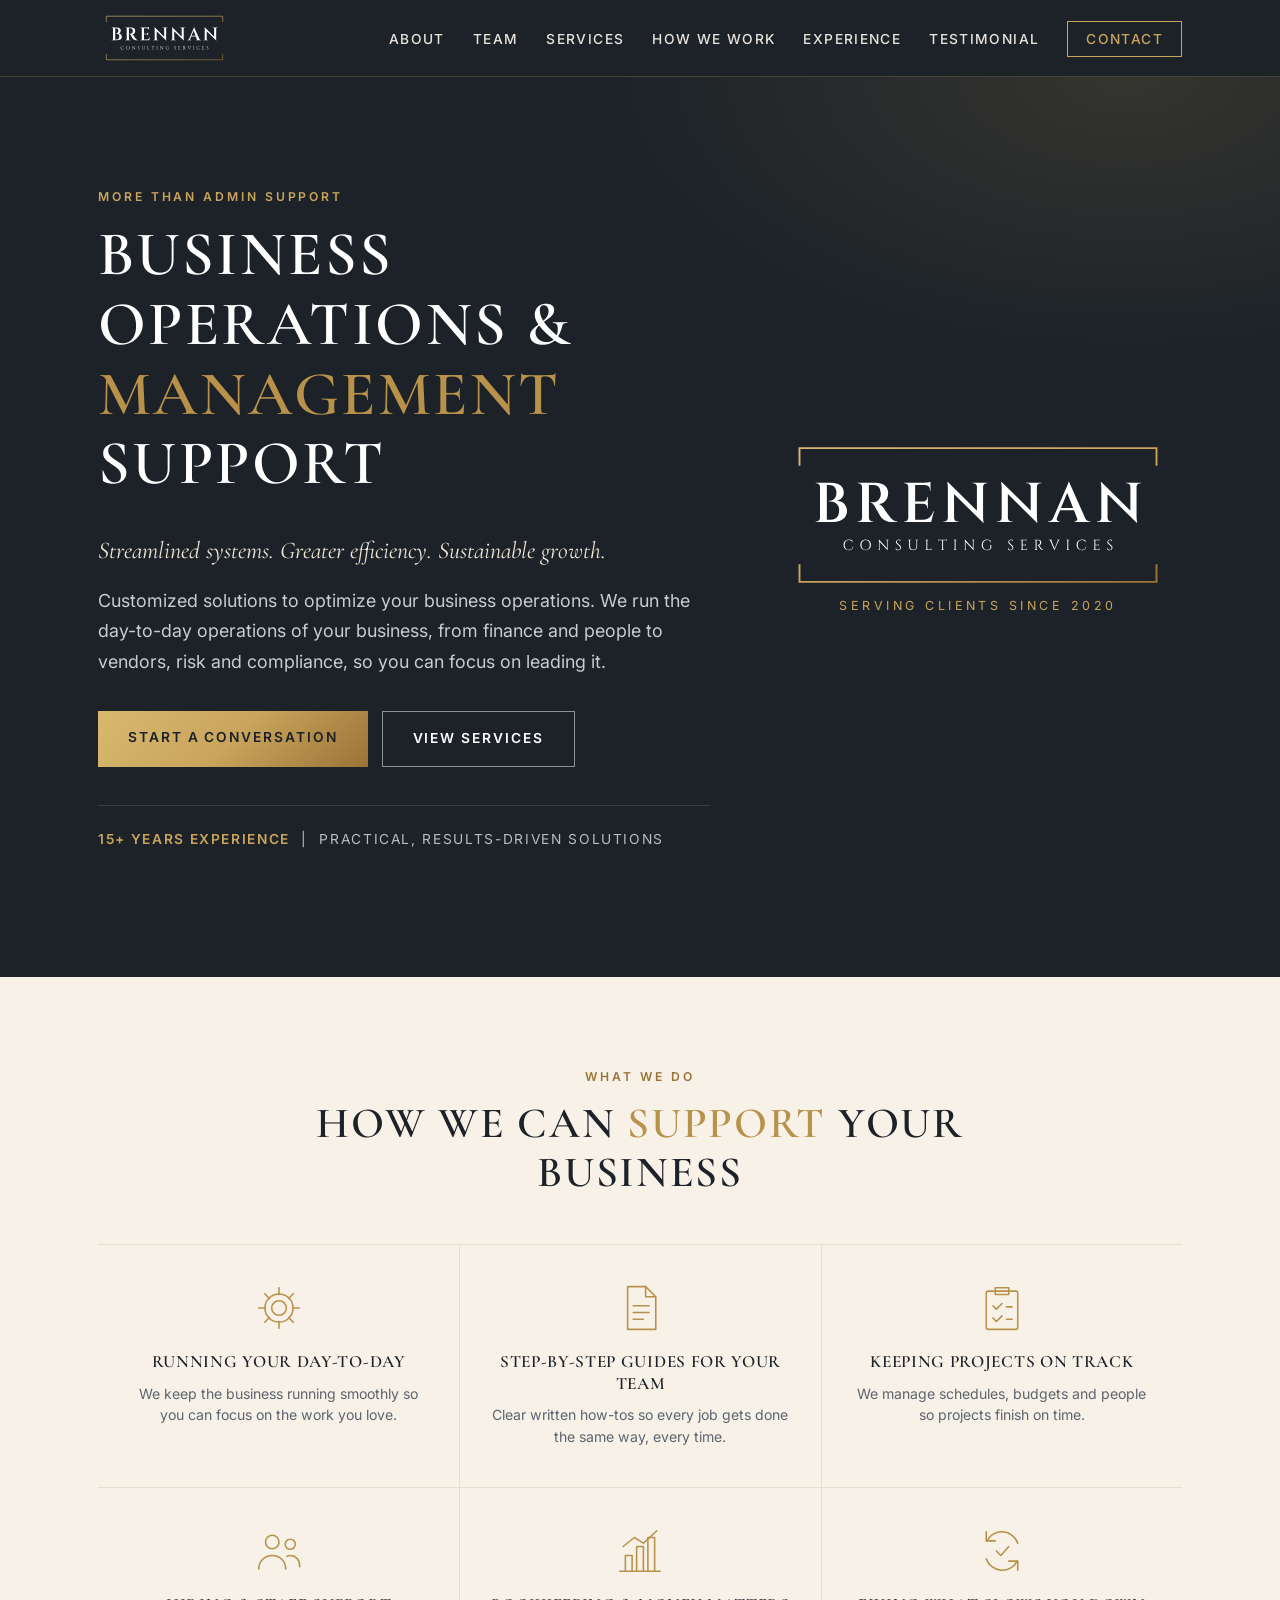
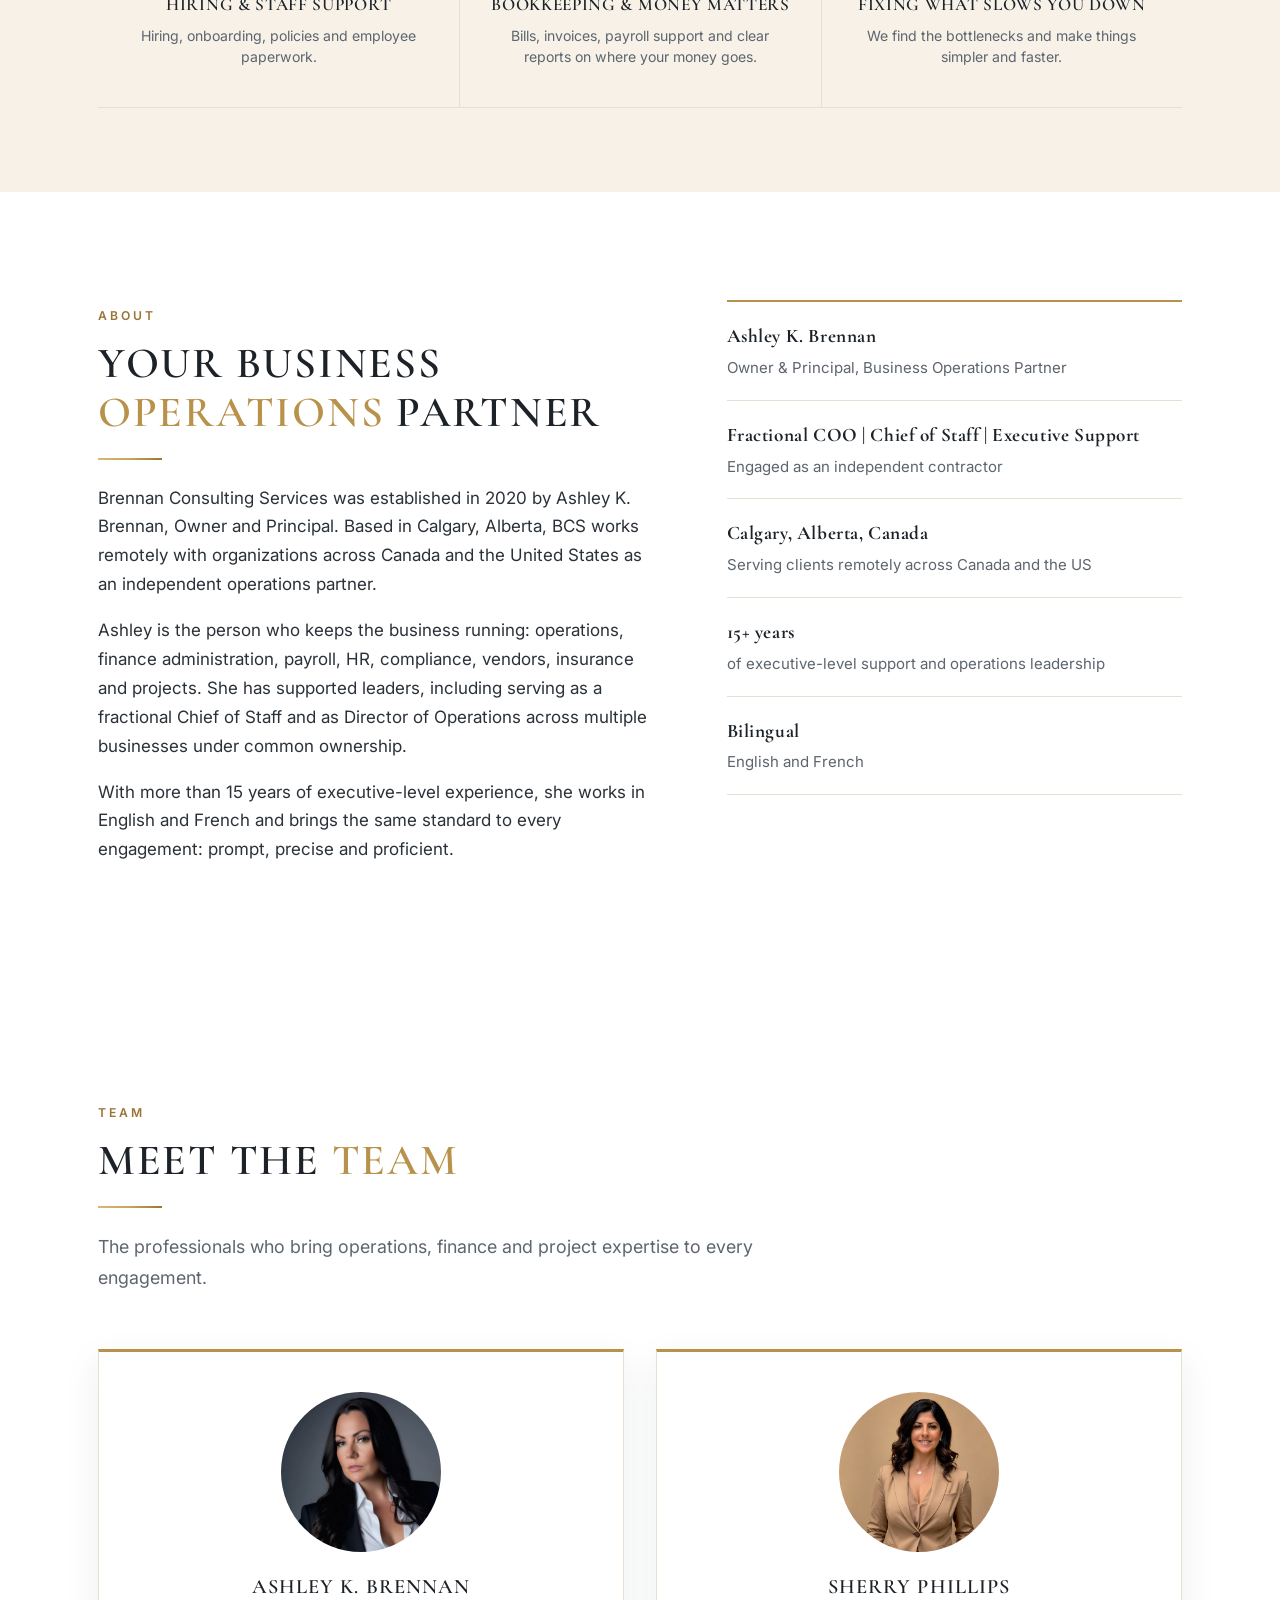
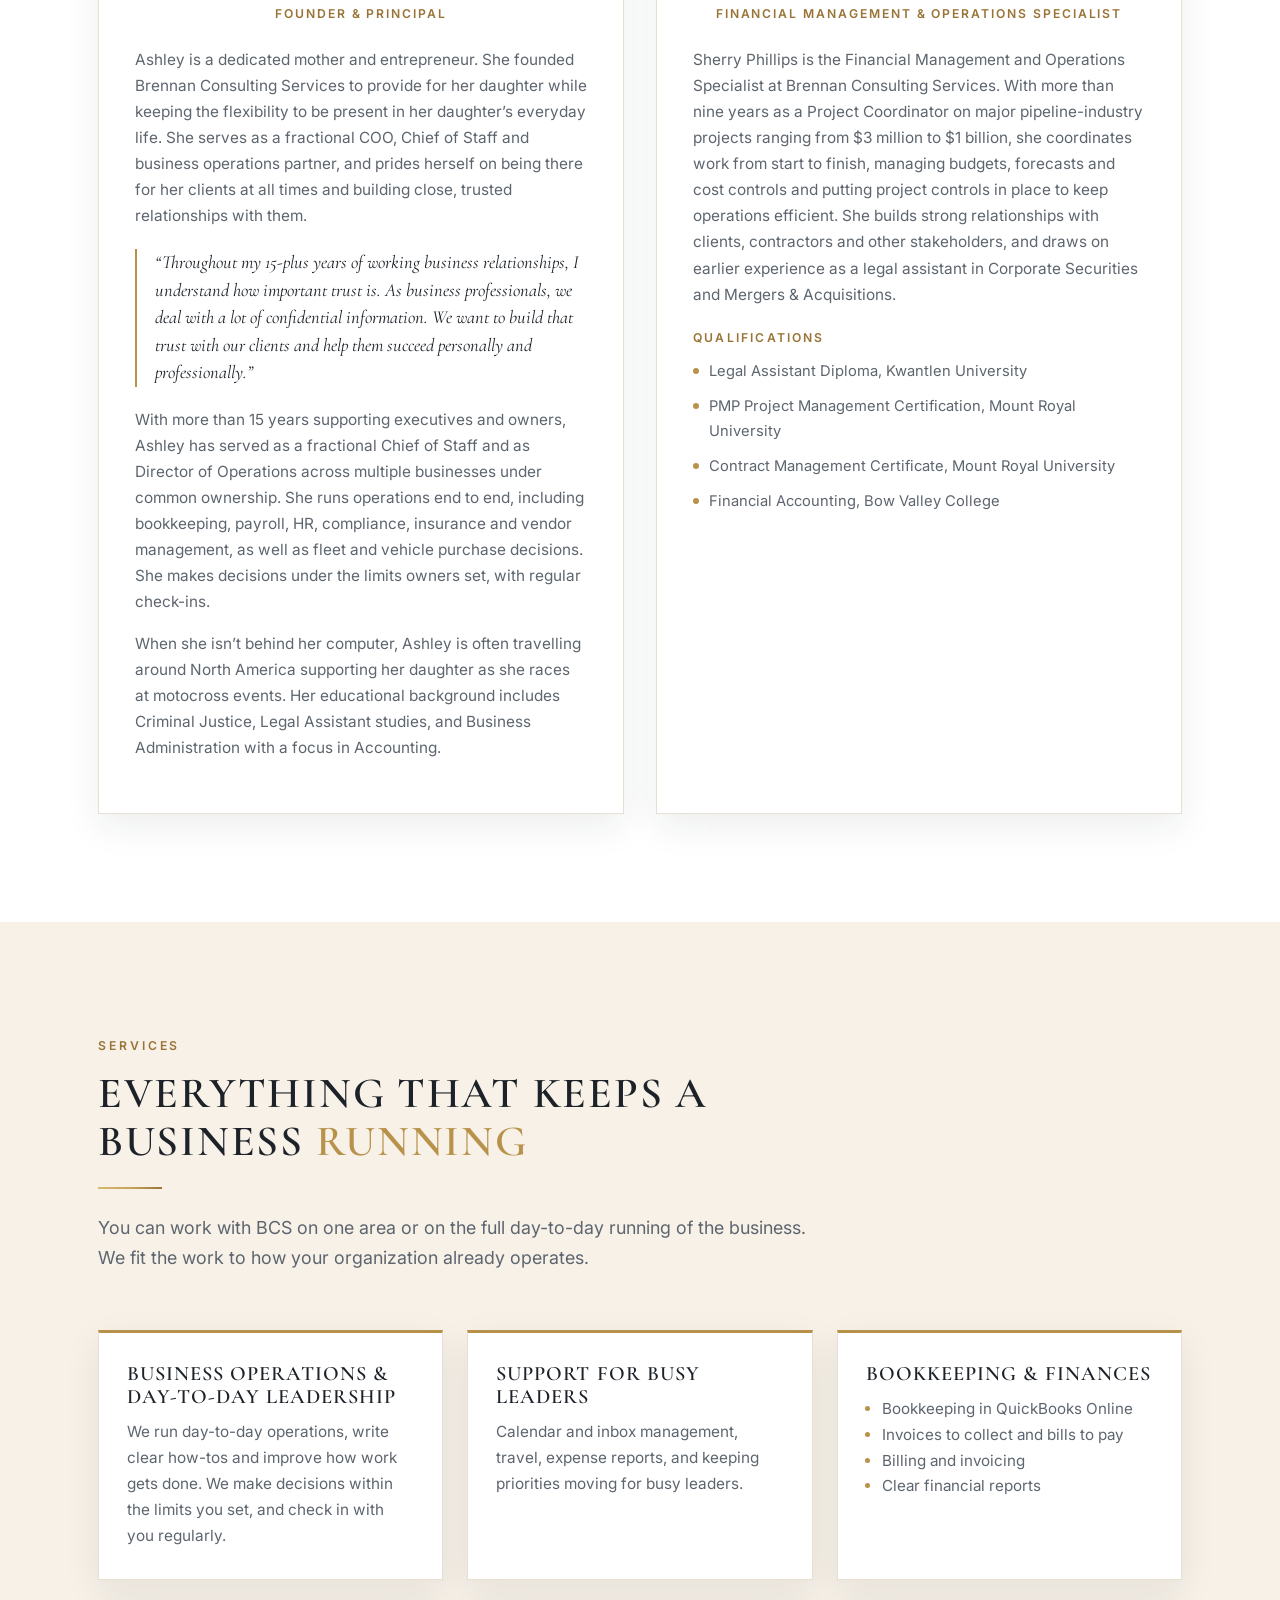
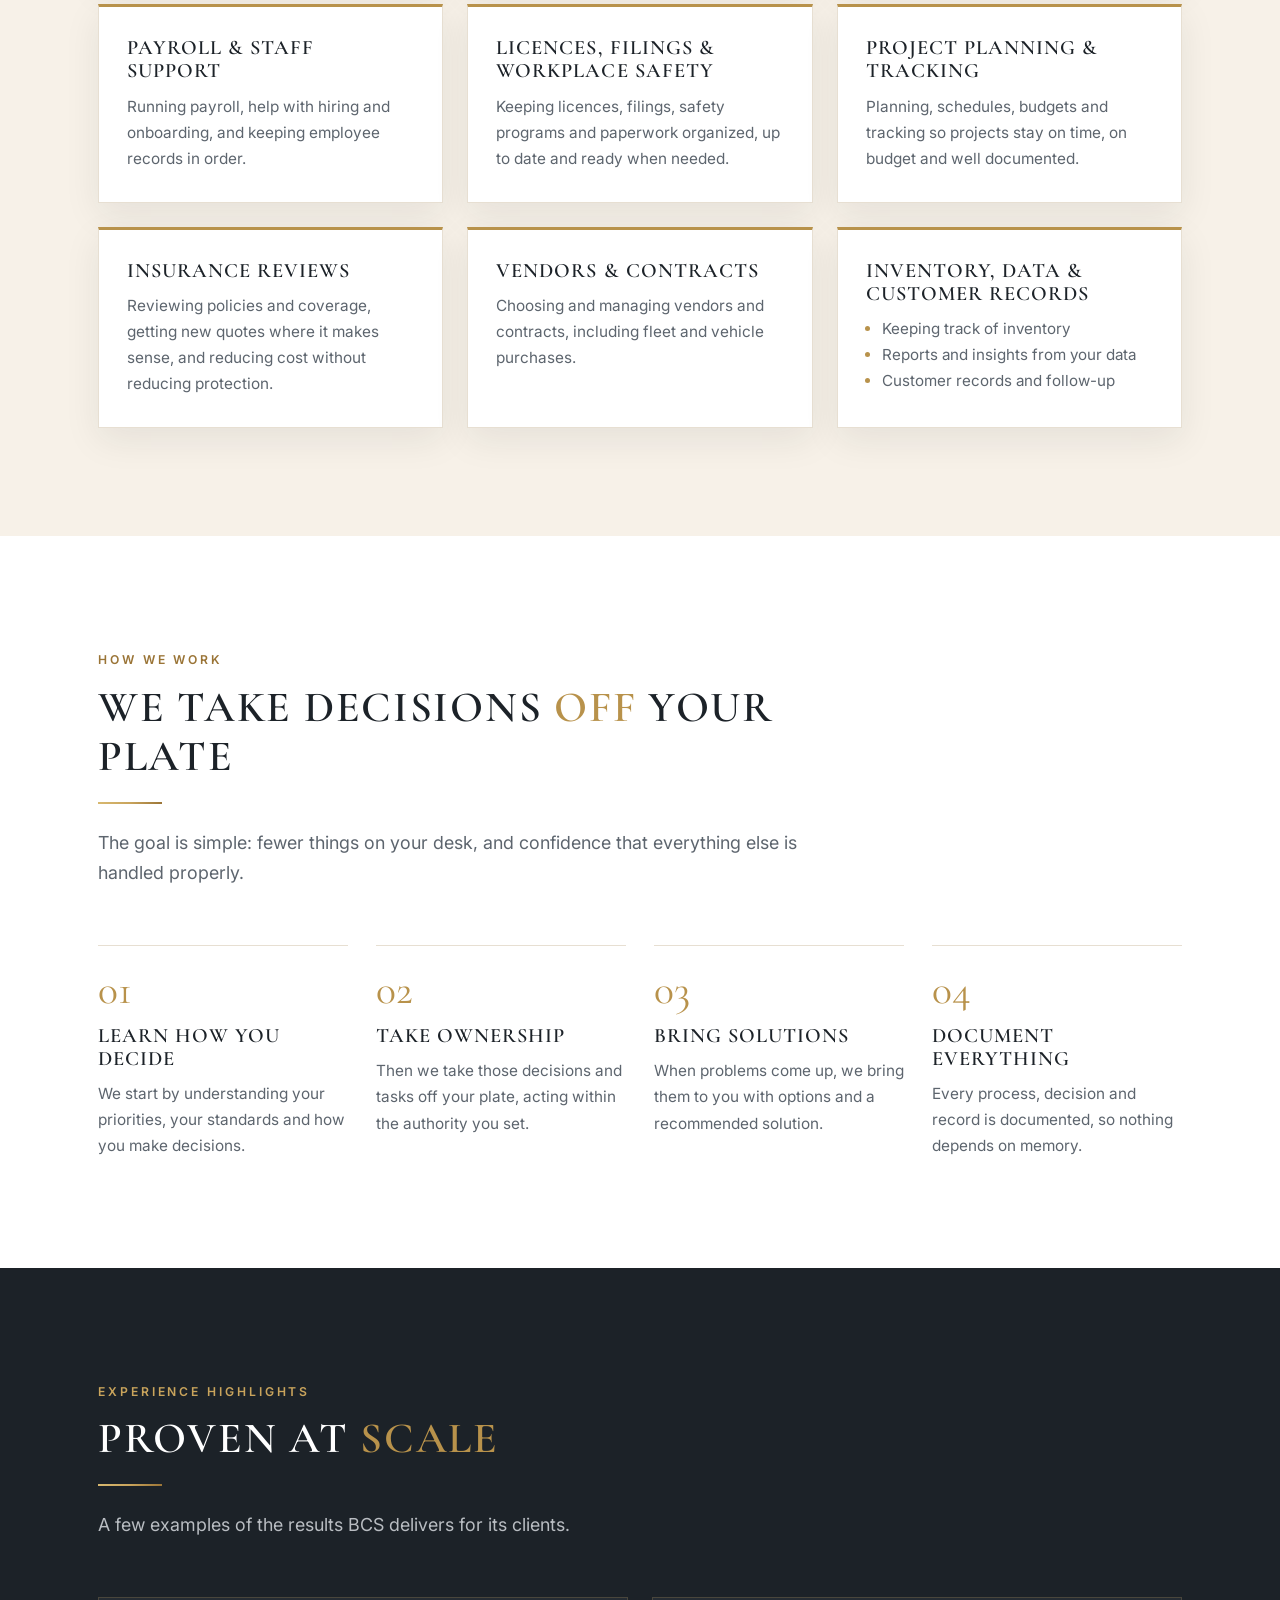
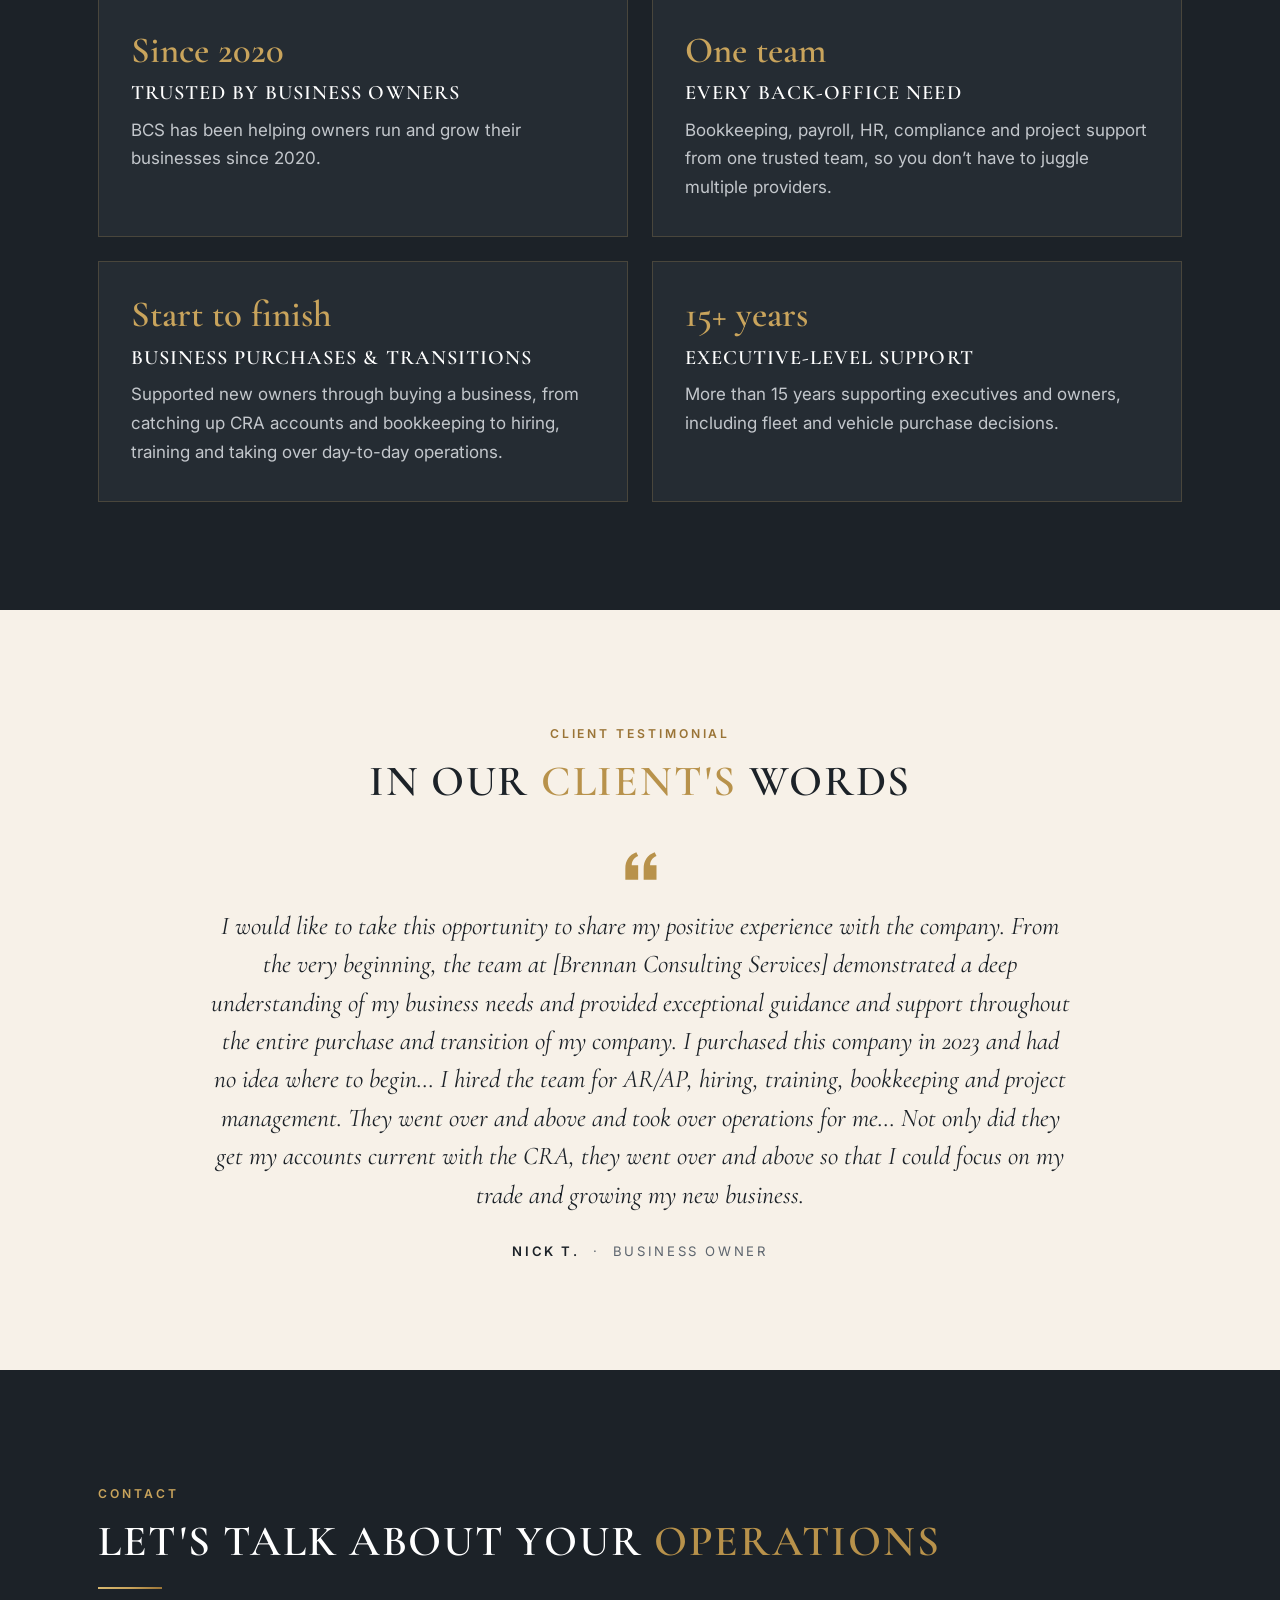
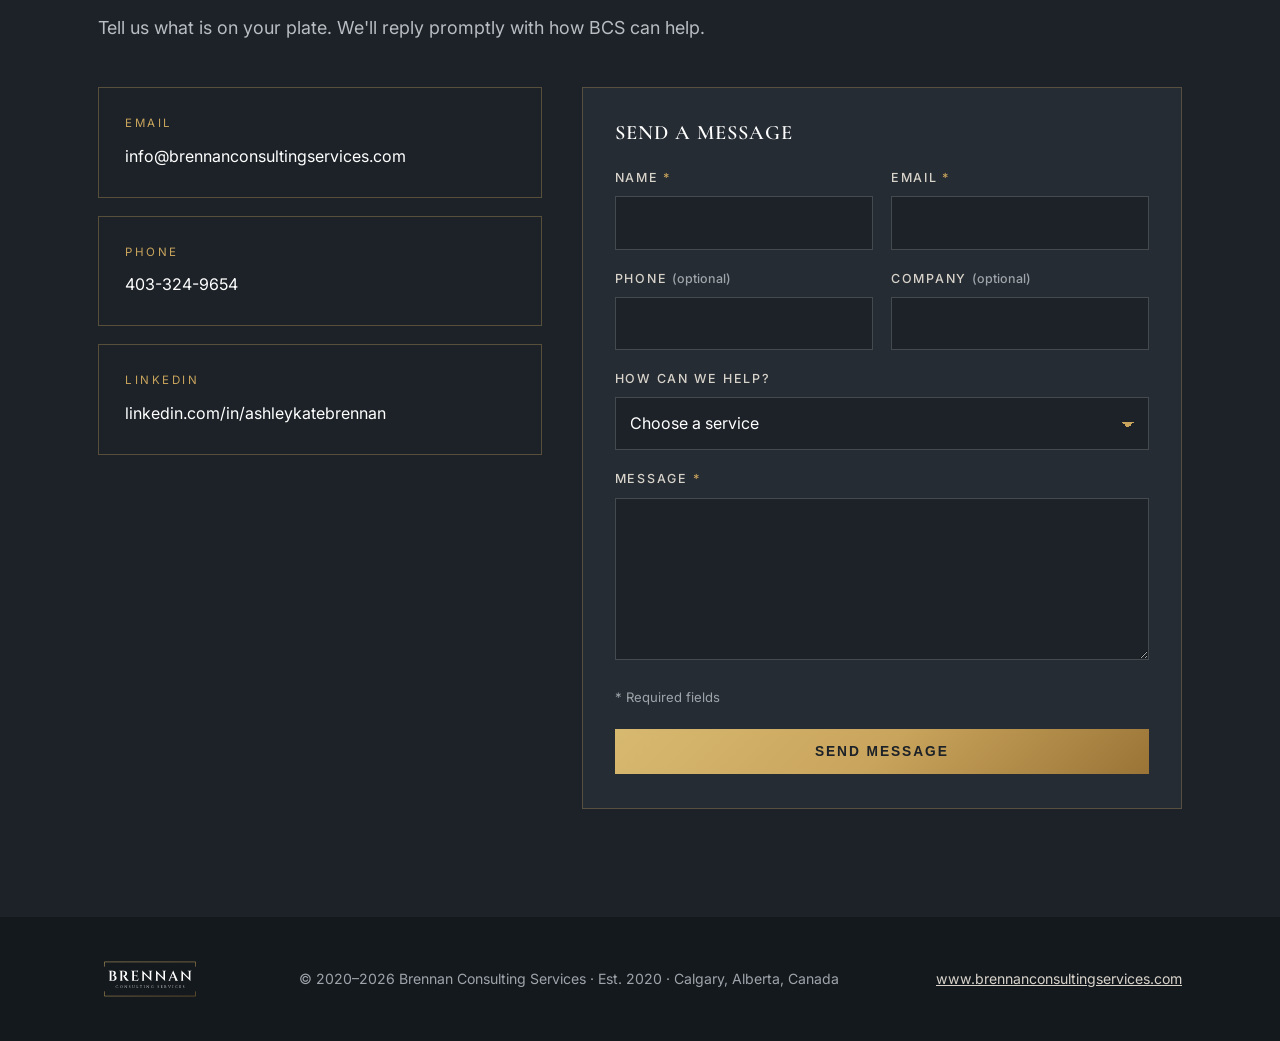
==== commit cf3aced2: "Update site: team section, plain-language services, wording updates" ====
--- a/index.html
+++ b/index.html
@@ -28,8 +28,9 @@
     <button class="menu-toggle" type="button" aria-expanded="false" aria-controls="nav-links">Menu</button>
     <ul class="nav-links" id="nav-links">
       <li><a href="#about">About</a></li>
+      <li><a href="#team">Team</a></li>
       <li><a href="#services">Services</a></li>
-      <li><a href="#approach">How I work</a></li>
+      <li><a href="#approach">How we work</a></li>
       <li><a href="#experience">Experience</a></li>
       <li><a href="#testimonial">Testimonial</a></li>
       <li><a class="nav-cta" href="#contact">Contact</a></li>
@@ -44,7 +45,7 @@
         <span class="eyebrow">More than admin support</span>
         <h1 id="hero-title">Business operations &amp; <em class="gold">management</em> support</h1>
         <p class="tagline">Streamlined systems. Greater efficiency. Sustainable growth.</p>
-        <p class="lead">Customized solutions to optimize your business operations. I run the day-to-day operations of your business, from finance and people to vendors, risk and compliance, so you can focus on leading it.</p>
+        <p class="lead">Customized solutions to optimize your business operations. We run the day-to-day operations of your business, from finance and people to vendors, risk and compliance, so you can focus on leading it.</p>
         <div class="hero-actions">
           <a class="btn btn-gold" href="#contact">Start a conversation</a>
           <a class="btn btn-outline" href="#services">View services</a>
@@ -61,16 +62,16 @@
   <section class="support cream" aria-labelledby="support-title">
     <div class="container">
       <div class="section-head center" style="margin:0 auto 48px">
-        <span class="eyebrow">What I do</span>
-        <h2 id="support-title">How I can <em class="gold">support</em> your business</h2>
+        <span class="eyebrow">What we do</span>
+        <h2 id="support-title">How we can <em class="gold">support</em> your business</h2>
       </div>
       <ul class="icons">
-        <li><svg viewBox="0 0 48 48" aria-hidden="true"><circle cx="24" cy="24" r="6.5"/><path d="M24 6v6M24 36v6M6 24h6M36 24h6M11.3 11.3l4.2 4.2M32.5 32.5l4.2 4.2M11.3 36.7l4.2-4.2M32.5 15.5l4.2-4.2"/><circle cx="24" cy="24" r="12.5"/></svg><span>Operations Management</span></li>
-        <li><svg viewBox="0 0 48 48" aria-hidden="true"><path d="M13 5h16l9 9v29H13z"/><path d="M29 5v9h9"/><path d="M18 22h14M18 28h14M18 34h9"/></svg><span>SOP Development &amp; Documentation</span></li>
-        <li><svg viewBox="0 0 48 48" aria-hidden="true"><rect x="10" y="9" width="28" height="34" rx="2"/><path d="M18 6h12v6H18z"/><path d="M16 22l3 3 5-5M16 33l3 3 5-5M28 23h5M28 34h5"/></svg><span>Project Coordination</span></li>
-        <li><svg viewBox="0 0 48 48" aria-hidden="true"><circle cx="18" cy="16" r="6"/><path d="M6 40c0-7 5.4-12 12-12s12 5 12 12"/><circle cx="34" cy="18" r="4.5"/><path d="M31 28.6c1-.4 2-.6 3-.6 5 0 8.5 4 8.5 10"/></svg><span>HR Administration</span></li>
-        <li><svg viewBox="0 0 48 48" aria-hidden="true"><path d="M6 42h36"/><path d="M11 42V28h6v14M21 42V20h6v22M31 42V12h6v30"/><path d="M9 20l10-8 8 5 12-11"/></svg><span>Financial Administration &amp; Reporting</span></li>
-        <li><svg viewBox="0 0 48 48" aria-hidden="true"><path d="M38 17a15 15 0 0 0-27.5-2M10 31a15 15 0 0 0 27.5 2"/><path d="M10 7v8h8M38 41v-8h-8"/><path d="M19 24l4 4 7-8"/></svg><span>Process Improvement</span></li>
+        <li><svg viewBox="0 0 48 48" aria-hidden="true"><circle cx="24" cy="24" r="6.5"/><path d="M24 6v6M24 36v6M6 24h6M36 24h6M11.3 11.3l4.2 4.2M32.5 32.5l4.2 4.2M11.3 36.7l4.2-4.2M32.5 15.5l4.2-4.2"/><circle cx="24" cy="24" r="12.5"/></svg><span>Running Your Day-to-Day</span><p>We keep the business running smoothly so you can focus on the work you love.</p></li>
+        <li><svg viewBox="0 0 48 48" aria-hidden="true"><path d="M13 5h16l9 9v29H13z"/><path d="M29 5v9h9"/><path d="M18 22h14M18 28h14M18 34h9"/></svg><span>Step-by-Step Guides for Your Team</span><p>Clear written how-tos so every job gets done the same way, every time.</p></li>
+        <li><svg viewBox="0 0 48 48" aria-hidden="true"><rect x="10" y="9" width="28" height="34" rx="2"/><path d="M18 6h12v6H18z"/><path d="M16 22l3 3 5-5M16 33l3 3 5-5M28 23h5M28 34h5"/></svg><span>Keeping Projects on Track</span><p>We manage schedules, budgets and people so projects finish on time.</p></li>
+        <li><svg viewBox="0 0 48 48" aria-hidden="true"><circle cx="18" cy="16" r="6"/><path d="M6 40c0-7 5.4-12 12-12s12 5 12 12"/><circle cx="34" cy="18" r="4.5"/><path d="M31 28.6c1-.4 2-.6 3-.6 5 0 8.5 4 8.5 10"/></svg><span>Hiring &amp; Staff Support</span><p>Hiring, onboarding, policies and employee paperwork.</p></li>
+        <li><svg viewBox="0 0 48 48" aria-hidden="true"><path d="M6 42h36"/><path d="M11 42V28h6v14M21 42V20h6v22M31 42V12h6v30"/><path d="M9 20l10-8 8 5 12-11"/></svg><span>Bookkeeping &amp; Money Matters</span><p>Bills, invoices, payroll support and clear reports on where your money goes.</p></li>
+        <li><svg viewBox="0 0 48 48" aria-hidden="true"><path d="M38 17a15 15 0 0 0-27.5-2M10 31a15 15 0 0 0 27.5 2"/><path d="M10 7v8h8M38 41v-8h-8"/><path d="M19 24l4 4 7-8"/></svg><span>Fixing What Slows You Down</span><p>We find the bottlenecks and make things simpler and faster.</p></li>
       </ul>
     </div>
   </section>
@@ -82,7 +83,7 @@
         <h2 id="about-title">Your business <em class="gold">operations</em> partner</h2>
         <span class="rule"></span>
         <p>Brennan Consulting Services was established in 2020 by Ashley K. Brennan, Owner and Principal. Based in Calgary, Alberta, BCS works remotely with organizations across Canada and the United States as an independent operations partner.</p>
-        <p>Ashley is the person who keeps the business running: operations, finance administration, payroll, HR, compliance, vendors, insurance and projects. She has supported leaders at large organizations, including serving as fractional Chief of Staff to the President of a large real estate sales and marketing firm, and making operational decisions for a multi-site RV resort and development company.</p>
+        <p>Ashley is the person who keeps the business running: operations, finance administration, payroll, HR, compliance, vendors, insurance and projects. She has supported leaders, including serving as a fractional Chief of Staff and as Director of Operations across multiple businesses under common ownership.</p>
         <p>With more than 15 years of executive-level experience, she works in English and French and brings the same standard to every engagement: prompt, precise and proficient.</p>
       </div>
       <ul class="facts">
@@ -95,24 +96,62 @@
     </div>
   </section>
 
+
+  <section id="team" aria-labelledby="team-title">
+    <div class="container">
+      <div class="section-head">
+        <span class="eyebrow">Team</span>
+        <h2 id="team-title">Meet the <em class="gold">team</em></h2>
+        <span class="rule"></span>
+        <p class="lead">The professionals who bring operations, finance and project expertise to every engagement.</p>
+      </div>
+      <div class="team-grid">
+        <article class="member">
+          <img class="member-photo" src="team-ashley.jpg" alt="Ashley K. Brennan, Founder and Principal" width="400" height="400">
+          <h3>Ashley K. Brennan</h3>
+          <span class="member-role">Founder &amp; Principal</span>
+          <p>Ashley is a dedicated mother and entrepreneur. She founded Brennan Consulting Services to provide for her daughter while keeping the flexibility to be present in her daughter&rsquo;s everyday life. She serves as a fractional COO, Chief of Staff and business operations partner, and prides herself on being there for her clients at all times and building close, trusted relationships with them.</p>
+          <blockquote class="member-quote">
+            <p>&ldquo;Throughout my 15-plus years of working business relationships, I understand how important trust is. As business professionals, we deal with a lot of confidential information. We want to build that trust with our clients and help them succeed personally and professionally.&rdquo;</p>
+          </blockquote>
+          <p>With more than 15 years supporting executives and owners, Ashley has served as a fractional Chief of Staff and as Director of Operations across multiple businesses under common ownership. She runs operations end to end, including bookkeeping, payroll, HR, compliance, insurance and vendor management, as well as fleet and vehicle purchase decisions. She makes decisions under the limits owners set, with regular check-ins.</p>
+          <p>When she isn&rsquo;t behind her computer, Ashley is often travelling around North America supporting her daughter as she races at motocross events. Her educational background includes Criminal Justice, Legal Assistant studies, and Business Administration with a focus in Accounting.</p>
+        </article>
+        <article class="member">
+          <img class="member-photo" src="team-sherry.jpg" alt="Sherry Phillips, Financial Management and Operations Specialist" width="400" height="400">
+          <h3>Sherry Phillips</h3>
+          <span class="member-role">Financial Management &amp; Operations Specialist</span>
+          <p>Sherry Phillips is the Financial Management and Operations Specialist at Brennan Consulting Services. With more than nine years as a Project Coordinator on major pipeline-industry projects ranging from $3 million to $1 billion, she coordinates work from start to finish, managing budgets, forecasts and cost controls and putting project controls in place to keep operations efficient. She builds strong relationships with clients, contractors and other stakeholders, and draws on earlier experience as a legal assistant in Corporate Securities and Mergers &amp; Acquisitions.</p>
+          <span class="member-creds-label">Qualifications</span>
+          <ul class="member-creds">
+            <li>Legal Assistant Diploma, Kwantlen University</li>
+            <li>PMP Project Management Certification, Mount Royal University</li>
+            <li>Contract Management Certificate, Mount Royal University</li>
+            <li>Financial Accounting, Bow Valley College</li>
+          </ul>
+        </article>
+      </div>
+    </div>
+  </section>
+
   <section id="services" class="cream" aria-labelledby="services-title">
     <div class="container">
       <div class="section-head">
         <span class="eyebrow">Services</span>
         <h2 id="services-title">Everything that keeps a business <em class="gold">running</em></h2>
         <span class="rule"></span>
-        <p class="lead">Engage BCS for a single function or for the full operations portfolio. Every engagement is built around how your organization works.</p>
+        <p class="lead">You can work with BCS on one area or on the full day-to-day running of the business. We fit the work to how your organization already operates.</p>
       </div>
       <div class="cards">
-        <article class="card"><h3>Business operations &amp; fractional COO</h3><p>Day-to-day operations leadership, SOP development and process improvement, with decisions handled under your delegated authority and regular debriefs.</p></article>
-        <article class="card"><h3>Chief of staff &amp; executive support</h3><p>Calendar and inbox management, travel, expenses in Concur, and keeping priorities moving for busy executives.</p></article>
-        <article class="card"><h3>Bookkeeping &amp; finance administration</h3><ul><li>Bookkeeping in QuickBooks Online</li><li>Accounts receivable and payable</li><li>Billing and invoicing</li><li>Financial reporting</li></ul></article>
-        <article class="card"><h3>Payroll &amp; HR administration</h3><p>Payroll administration, hiring and onboarding support, employee records and HR administration.</p></article>
-        <article class="card"><h3>Compliance &amp; OHS administration</h3><p>Keeping licences, filings, safety programs and documentation organized, current and audit-ready.</p></article>
-        <article class="card"><h3>Project management &amp; controls</h3><p>Planning, schedules, budgets and tracking so projects stay on time, on budget and well documented.</p></article>
-        <article class="card"><h3>Insurance &amp; risk reviews</h3><p>Reviewing policies and coverage, requoting where it makes sense, and reducing cost without reducing protection.</p></article>
-        <article class="card"><h3>Vendor &amp; contract management</h3><p>Selecting and managing vendors and contracts, including fleet and vehicle purchase decisions.</p></article>
-        <article class="card"><h3>Inventory, data &amp; customer systems</h3><ul><li>Inventory management</li><li>Data analytics and reporting</li><li>Customer relationship management</li></ul></article>
+        <article class="card"><h3>Business operations &amp; day-to-day leadership</h3><p>We run day-to-day operations, write clear how-tos and improve how work gets done. We make decisions within the limits you set, and check in with you regularly.</p></article>
+        <article class="card"><h3>Support for busy leaders</h3><p>Calendar and inbox management, travel, expense reports, and keeping priorities moving for busy leaders.</p></article>
+        <article class="card"><h3>Bookkeeping &amp; finances</h3><ul><li>Bookkeeping in QuickBooks Online</li><li>Invoices to collect and bills to pay</li><li>Billing and invoicing</li><li>Clear financial reports</li></ul></article>
+        <article class="card"><h3>Payroll &amp; staff support</h3><p>Running payroll, help with hiring and onboarding, and keeping employee records in order.</p></article>
+        <article class="card"><h3>Licences, filings &amp; workplace safety</h3><p>Keeping licences, filings, safety programs and paperwork organized, up to date and ready when needed.</p></article>
+        <article class="card"><h3>Project planning &amp; tracking</h3><p>Planning, schedules, budgets and tracking so projects stay on time, on budget and well documented.</p></article>
+        <article class="card"><h3>Insurance reviews</h3><p>Reviewing policies and coverage, getting new quotes where it makes sense, and reducing cost without reducing protection.</p></article>
+        <article class="card"><h3>Vendors &amp; contracts</h3><p>Choosing and managing vendors and contracts, including fleet and vehicle purchases.</p></article>
+        <article class="card"><h3>Inventory, data &amp; customer records</h3><ul><li>Keeping track of inventory</li><li>Reports and insights from your data</li><li>Customer records and follow-up</li></ul></article>
       </div>
     </div>
   </section>
@@ -120,15 +159,15 @@
   <section id="approach" aria-labelledby="approach-title">
     <div class="container">
       <div class="section-head">
-        <span class="eyebrow">How I work</span>
-        <h2 id="approach-title">I take decisions <em class="gold">off</em> your plate</h2>
+        <span class="eyebrow">How we work</span>
+        <h2 id="approach-title">We take decisions <em class="gold">off</em> your plate</h2>
         <span class="rule"></span>
         <p class="lead">The goal is simple: fewer things on your desk, and confidence that everything else is handled properly.</p>
       </div>
       <ol class="steps">
-        <li><h3>Learn how you decide</h3><p>I start by understanding your priorities, your standards and how you make decisions.</p></li>
-        <li><h3>Take ownership</h3><p>Then I take those decisions and tasks off your plate, acting within the authority you set.</p></li>
-        <li><h3>Bring solutions</h3><p>When problems come up, I bring them to you with options and a recommended solution.</p></li>
+        <li><h3>Learn how you decide</h3><p>We start by understanding your priorities, your standards and how you make decisions.</p></li>
+        <li><h3>Take ownership</h3><p>Then we take those decisions and tasks off your plate, acting within the authority you set.</p></li>
+        <li><h3>Bring solutions</h3><p>When problems come up, we bring them to you with options and a recommended solution.</p></li>
         <li><h3>Document everything</h3><p>Every process, decision and record is documented, so nothing depends on memory.</p></li>
       </ol>
     </div>
@@ -140,12 +179,12 @@
         <span class="eyebrow">Experience highlights</span>
         <h2 id="experience-title">Proven at <em class="gold">scale</em></h2>
         <span class="rule"></span>
-        <p class="lead">A few examples of the work BCS delivers for large organizations and growing businesses alike.</p>
+        <p class="lead">A few examples of the results BCS delivers for its clients.</p>
       </div>
       <div class="highlights">
-        <article class="highlight"><span class="stat">Chief of Staff</span><h3>MLA Canada</h3><p>Fractional Chief of Staff and executive support to the President of a large real estate sales and marketing firm.</p></article>
-        <article class="highlight"><span class="stat">4 resorts &middot; 609 sites</span><h3>Multi-site RV resort &amp; development company</h3><p>Made operational decisions under delegated authority for a large RV resort and development company, with regular debriefs to the owners.</p></article>
-        <article class="highlight"><span class="stat">$20,000+ a year</span><h3>Insurance requote</h3><p>Requoted coverage to new policies that were broader and less expensive, saving more than $20,000 a year.</p></article>
+        <article class="highlight"><span class="stat">Since 2020</span><h3>Trusted by business owners</h3><p>BCS has been helping owners run and grow their businesses since 2020.</p></article>
+        <article class="highlight"><span class="stat">One team</span><h3>Every back-office need</h3><p>Bookkeeping, payroll, HR, compliance and project support from one trusted team, so you don&rsquo;t have to juggle multiple providers.</p></article>
+        <article class="highlight"><span class="stat">Start to finish</span><h3>Business purchases &amp; transitions</h3><p>Supported new owners through buying a business, from catching up CRA accounts and bookkeeping to hiring, training and taking over day-to-day operations.</p></article>
         <article class="highlight"><span class="stat">15+ years</span><h3>Executive-level support</h3><p>More than 15 years supporting executives and owners, including fleet and vehicle purchase decisions.</p></article>
       </div>
     </div>
@@ -160,9 +199,9 @@
       <figure class="quote">
         <svg viewBox="0 0 48 48" aria-hidden="true"><path d="M8 38V26c0-9 4-15 12-18l2 4c-5 2-7 6-7 10h7v16zm20 0V26c0-9 4-15 12-18l2 4c-5 2-7 6-7 10h7v16z"/></svg>
         <blockquote>
-          <p>&hellip;demonstrated a deep understanding of my business needs&hellip; I have purchased this company in 2023 and had no idea where to begin&hellip; I hired the team for AR/AP, hiring, training, bookkeeping and project management. They went over and above and took over operations for me&hellip; Not only did they get my accounts current with the CRA, they went over and above so that I could focus on my trade and growing my new business.</p>
+          <p>I would like to take this opportunity to share my positive experience with the company. From the very beginning, the team at [Brennan Consulting Services] demonstrated a deep understanding of my business needs and provided exceptional guidance and support throughout the entire purchase and transition of my company. I purchased this company in 2023 and had no idea where to begin&hellip; I hired the team for AR/AP, hiring, training, bookkeeping and project management. They went over and above and took over operations for me&hellip; Not only did they get my accounts current with the CRA, they went over and above so that I could focus on my trade and growing my new business.</p>
         </blockquote>
-        <figcaption><strong>Nick Tenhunen</strong> &nbsp;&middot;&nbsp; Business owner</figcaption>
+        <figcaption><strong>Nick T.</strong> &nbsp;&middot;&nbsp; Business owner</figcaption>
       </figure>
     </div>
   </section>
@@ -172,20 +211,20 @@
       <span class="eyebrow">Contact</span>
       <h2 id="contact-title">Let's talk about your <em class="gold">operations</em></h2>
       <span class="rule"></span>
-      <p class="lead">Tell me what is on your plate. I'll reply promptly with how BCS can help.</p>
+      <p class="lead">Tell us what is on your plate. We'll reply promptly with how BCS can help.</p>
       <div class="contact-layout">
         <div class="contact-grid">
           <a class="contact-item" href="mailto:info@brennanconsultingservices.com"><small>Email</small><span>info@brennanconsultingservices.com</span></a>
           <a class="contact-item" href="tel:+14033249654"><small>Phone</small><span>403-324-9654</span></a>
           <a class="contact-item" href="https://www.linkedin.com/in/ashleykatebrennan" target="_blank" rel="noopener"><small>LinkedIn</small><span>linkedin.com/in/ashleykatebrennan</span></a>
         </div>
-        <form class="contact-form" action="https://formsubmit.co/info@brennanconsultingservices.com" method="POST" aria-labelledby="form-title">
+        <form class="contact-form" action="https://api.web3forms.com/submit" method="POST" aria-labelledby="form-title">
           <h3 id="form-title">Send a message</h3>
-          <input type="hidden" name="_subject" value="New website enquiry - Brennan Consulting Services">
-          <input type="hidden" name="_template" value="table">
-          <input type="hidden" name="_captcha" value="true">
-          <input type="hidden" name="_next" value="https://www.brennanconsultingservices.com/thanks.html">
-          <div class="hp" aria-hidden="true"><label for="f-honey">Leave this field empty</label><input type="text" id="f-honey" name="_honey" tabindex="-1" autocomplete="off"></div>
+          <input type="hidden" name="access_key" value="7c6e9402-059c-4543-9d49-c5d313c9e8e7">
+          <input type="hidden" name="subject" value="New website enquiry - Brennan Consulting Services">
+          <input type="hidden" name="from_name" value="Brennan Consulting Services website">
+          <input type="hidden" name="redirect" value="https://brennanconsultingservices.com/thanks.html">
+          <div class="hp" aria-hidden="true"><label for="f-botcheck">Leave this box unchecked</label><input type="checkbox" id="f-botcheck" name="botcheck" tabindex="-1" autocomplete="off"></div>
           <div class="form-row">
             <div class="field"><label for="f-name">Name <span class="req" aria-hidden="true">*</span></label><input id="f-name" name="name" type="text" autocomplete="name" required></div>
             <div class="field"><label for="f-email">Email <span class="req" aria-hidden="true">*</span></label><input id="f-email" name="email" type="email" autocomplete="email" required></div>
@@ -194,7 +233,7 @@
             <div class="field"><label for="f-phone">Phone <span class="opt">(optional)</span></label><input id="f-phone" name="phone" type="tel" autocomplete="tel"></div>
             <div class="field"><label for="f-company">Company <span class="opt">(optional)</span></label><input id="f-company" name="company" type="text" autocomplete="organization"></div>
           </div>
-          <div class="field"><label for="f-help">How can I help?</label>
+          <div class="field"><label for="f-help">How can we help?</label>
             <select id="f-help" name="how_can_i_help">
               <option value="" selected disabled>Choose a service</option>
               <option>Operations / Fractional COO</option>
--- a/styles.css
+++ b/styles.css
@@ -59,8 +59,8 @@
 .hero-actions{display:flex;flex-wrap:wrap;gap:14px;margin-top:34px}
 .hero-meta{margin-top:38px;padding-top:22px;border-top:1px solid rgba(255,255,255,.12);font-size:.86rem;letter-spacing:.12em;text-transform:uppercase;color:#b9bdc2}
 .hero-meta strong{color:var(--gold-light);font-weight:600}
-.hero-logo{width:100%;max-width:430px;margin-left:auto}
-.since{display:block;text-align:center;margin-top:18px;font-size:.78rem;letter-spacing:.28em;text-transform:uppercase;color:var(--gold-light)}
+.hero-logo{width:100%;max-width:430px;height:auto;margin-left:auto}
+.since{display:block;text-align:center;margin-top:-6px;font-size:.78rem;letter-spacing:.28em;text-transform:uppercase;color:var(--gold-light)}
 
 /* Sections */
 section{padding:108px 0}
@@ -73,11 +73,13 @@
 
 /* Support strip */
 .support{padding:84px 0}
-.icons{display:grid;grid-template-columns:repeat(6,1fr);gap:0;list-style:none;margin:0;padding:0;border-top:1px solid var(--line);border-bottom:1px solid var(--line)}
-.icons li{text-align:center;padding:34px 14px;border-left:1px solid var(--line)}
-.icons li:first-child{border-left:0}
+.icons{display:grid;grid-template-columns:repeat(3,1fr);gap:0;list-style:none;margin:0;padding:0;border-top:1px solid var(--line);border-bottom:1px solid var(--line)}
+.icons li{text-align:center;padding:36px 28px 40px;border-left:1px solid var(--line)}
+.icons li:nth-child(3n+1){border-left:0}
+.icons li:nth-child(n+4){border-top:1px solid var(--line)}
 .icons svg{width:54px;height:54px;margin:0 auto 16px;stroke:var(--gold);fill:none;stroke-width:1.4;stroke-linecap:round;stroke-linejoin:round}
-.icons span{display:block;font-family:var(--serif);font-weight:600;font-size:1.08rem;letter-spacing:.05em;text-transform:uppercase;color:var(--char);line-height:1.25}
+.icons span{display:block;font-family:var(--serif);font-weight:600;font-size:1.08rem;letter-spacing:.04em;text-transform:uppercase;color:var(--char);line-height:1.25;margin:0 0 10px}
+.icons p{margin:0 auto;max-width:22em;font-size:.88rem;line-height:1.5;color:var(--muted);font-weight:400;letter-spacing:0;text-transform:none}
 
 /* About */
 .two-col{display:grid;grid-template-columns:1.1fr .9fr;gap:72px;align-items:start}
@@ -147,13 +149,28 @@
 .notfound{min-height:calc(100vh - 106px);display:grid;place-items:center;text-align:center;padding:80px 24px;background:var(--cream)}
 .notfound img{width:300px;margin:0 auto 30px}
 
+
+/* Team */
+.team-grid{display:grid;grid-template-columns:repeat(2,1fr);gap:32px}
+.member{background:#fff;border:1px solid var(--line);border-top:3px solid var(--gold);padding:40px 36px 36px;box-shadow:var(--shadow)}
+.member-photo,.member-initials{width:160px;height:160px;border-radius:50%;margin:0 auto 24px;object-fit:cover;object-position:center 18%;display:block}
+.member-photo[src*="ashley.jpg"]{object-position:center 22%}
+.member-initials{background:var(--char);color:var(--gold-light);font-family:var(--serif);font-weight:600;font-size:3rem;letter-spacing:.1em;display:flex;align-items:center;justify-content:center;border:2px solid rgba(201,164,92,.45)}
+.member h3{text-align:center;margin-bottom:.25em}
+.member-role{display:block;text-align:center;font-size:.76rem;letter-spacing:.16em;text-transform:uppercase;color:var(--gold-dark);font-weight:600;margin-bottom:22px}
+.member p{color:var(--muted);font-size:.96rem}
+.member-quote{margin:1.15em 0;padding:0 0 0 18px;border-left:2px solid var(--gold)}
+.member-quote p{font-family:var(--serif);font-style:italic;font-size:1.15rem;line-height:1.5;color:var(--char);margin:0}
+.member-creds-label{display:block;font-size:.76rem;letter-spacing:.18em;text-transform:uppercase;color:var(--gold-dark);font-weight:600;margin:20px 0 6px}
+.member-creds{list-style:none;margin:0;padding:0}
+.member-creds li{position:relative;padding:5px 0 5px 16px;color:var(--muted);font-size:.92rem}
+.member-creds li::before{content:"";position:absolute;left:0;top:14px;width:6px;height:6px;border-radius:50%;background:var(--gold)}
+
 /* Responsive */
 @media (max-width:1000px){
-  .icons{grid-template-columns:repeat(3,1fr)}
-  .icons li:nth-child(4){border-left:0}
-  .icons li:nth-child(n+4){border-top:1px solid var(--line)}
   .cards{grid-template-columns:repeat(2,1fr)}
   .steps{grid-template-columns:repeat(2,1fr)}
+  .icons li{padding:32px 20px 34px}
 }
 @media (max-width:840px){
   .nav-links{display:none;position:absolute;top:76px;left:0;right:0;background:var(--char);flex-direction:column;align-items:stretch;gap:0;padding:8px 28px 22px;border-bottom:1px solid rgba(201,164,92,.25)}
@@ -163,9 +180,10 @@
   .site-header.open .nav-links{display:flex}
   .brand img{height:42px}
   .hero{padding:64px 0 76px}
-  .hero-grid,.two-col,.highlights{grid-template-columns:1fr;gap:44px}
+  .hero-grid,.two-col,.highlights,.team-grid{grid-template-columns:1fr;gap:44px}
   .hero-logo-wrap{order:-1}
   .hero-logo{max-width:320px;margin:0 auto}
+  .since{margin-top:0}
   .contact-layout{grid-template-columns:1fr}
   section{padding:76px 0}
 }
@@ -173,10 +191,14 @@
   body{font-size:16px}
   .container{padding:0 22px}
   .icons{grid-template-columns:repeat(2,1fr)}
-  .icons li{border-left:0!important;border-top:1px solid var(--line)}
+  .icons li{border-left:0!important;border-top:1px solid var(--line);padding:28px 14px 30px}
   .icons li:nth-child(even){border-left:1px solid var(--line)!important}
   .icons li:nth-child(-n+2){border-top:0}
+  .icons li:nth-child(3n+1){border-left:0}
+  .icons span{font-size:1rem}
   .cards,.steps{grid-template-columns:1fr}
+  .member{padding:32px 22px 28px}
+  .member-photo,.member-initials{width:140px;height:140px}
   .footer-row{flex-direction:column;align-items:flex-start}
   .contact-item{padding:22px 18px}
   .contact-item span{font-size:.88rem}
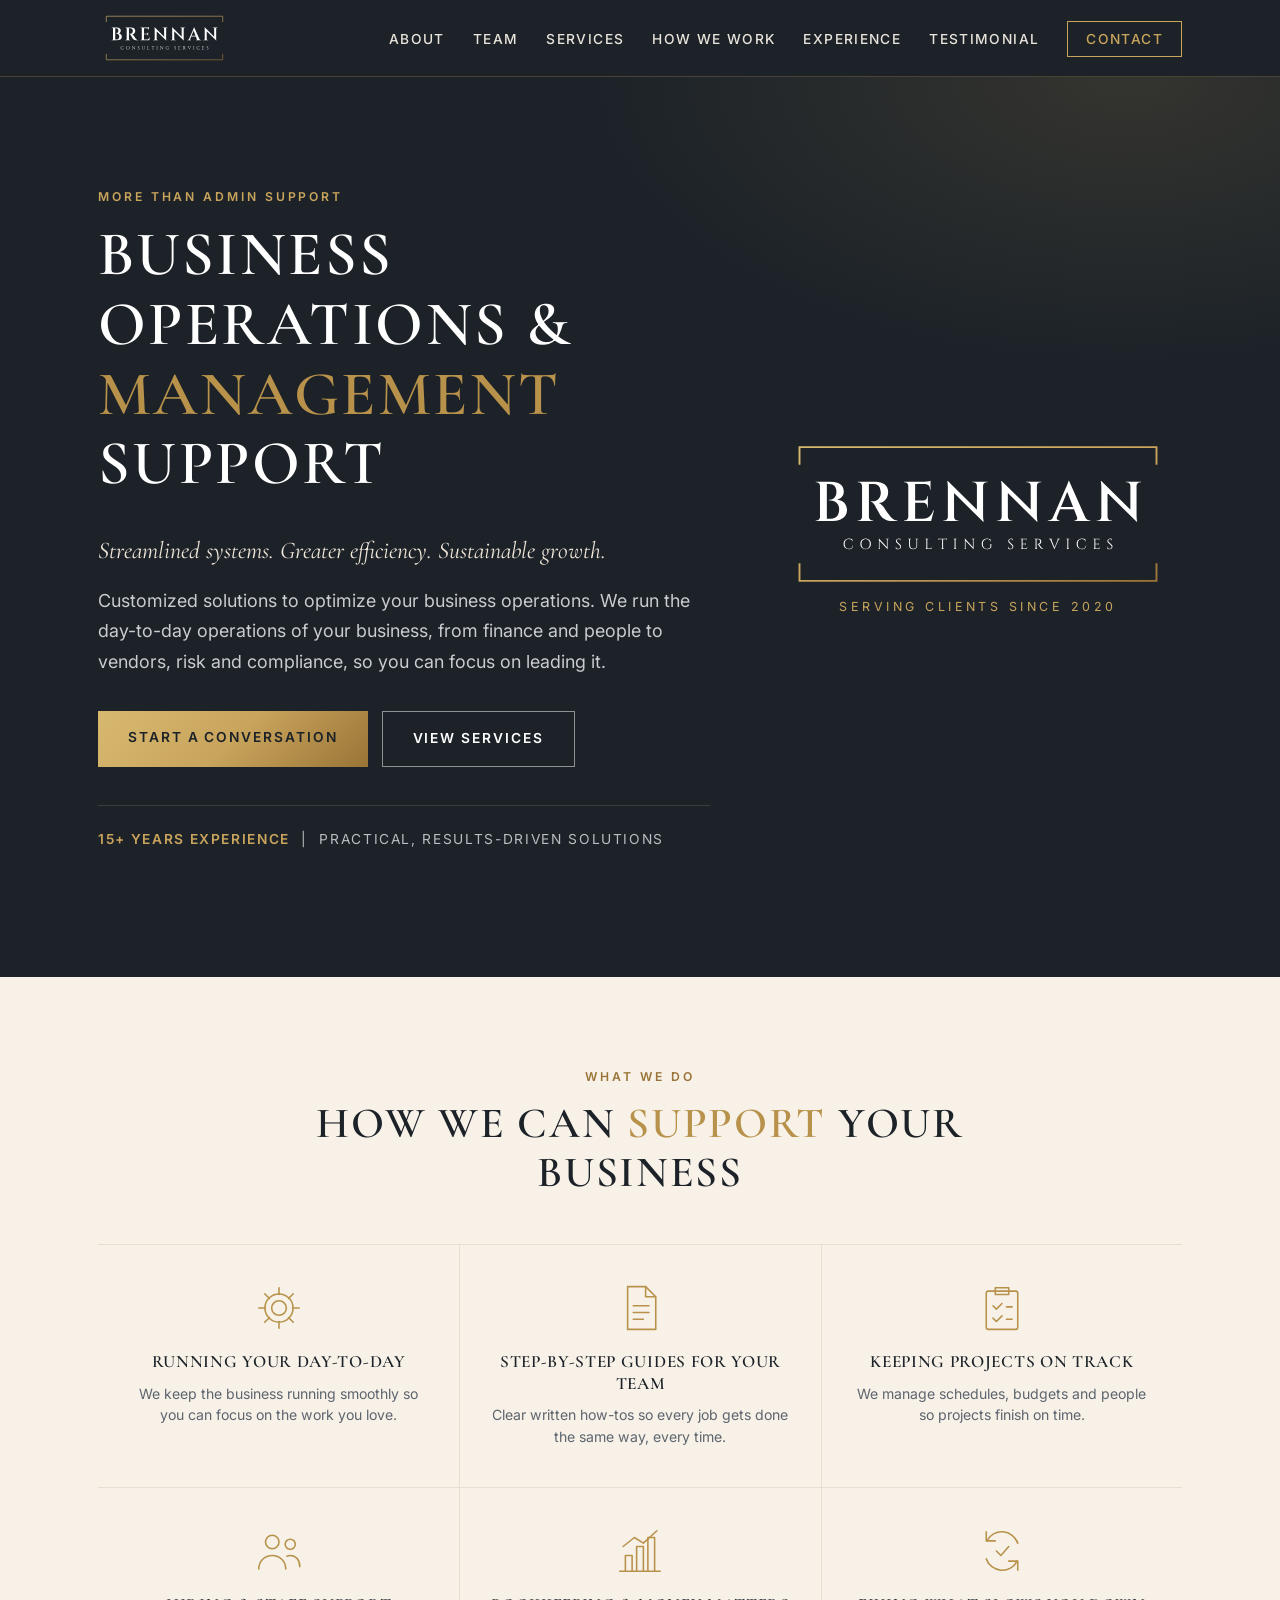
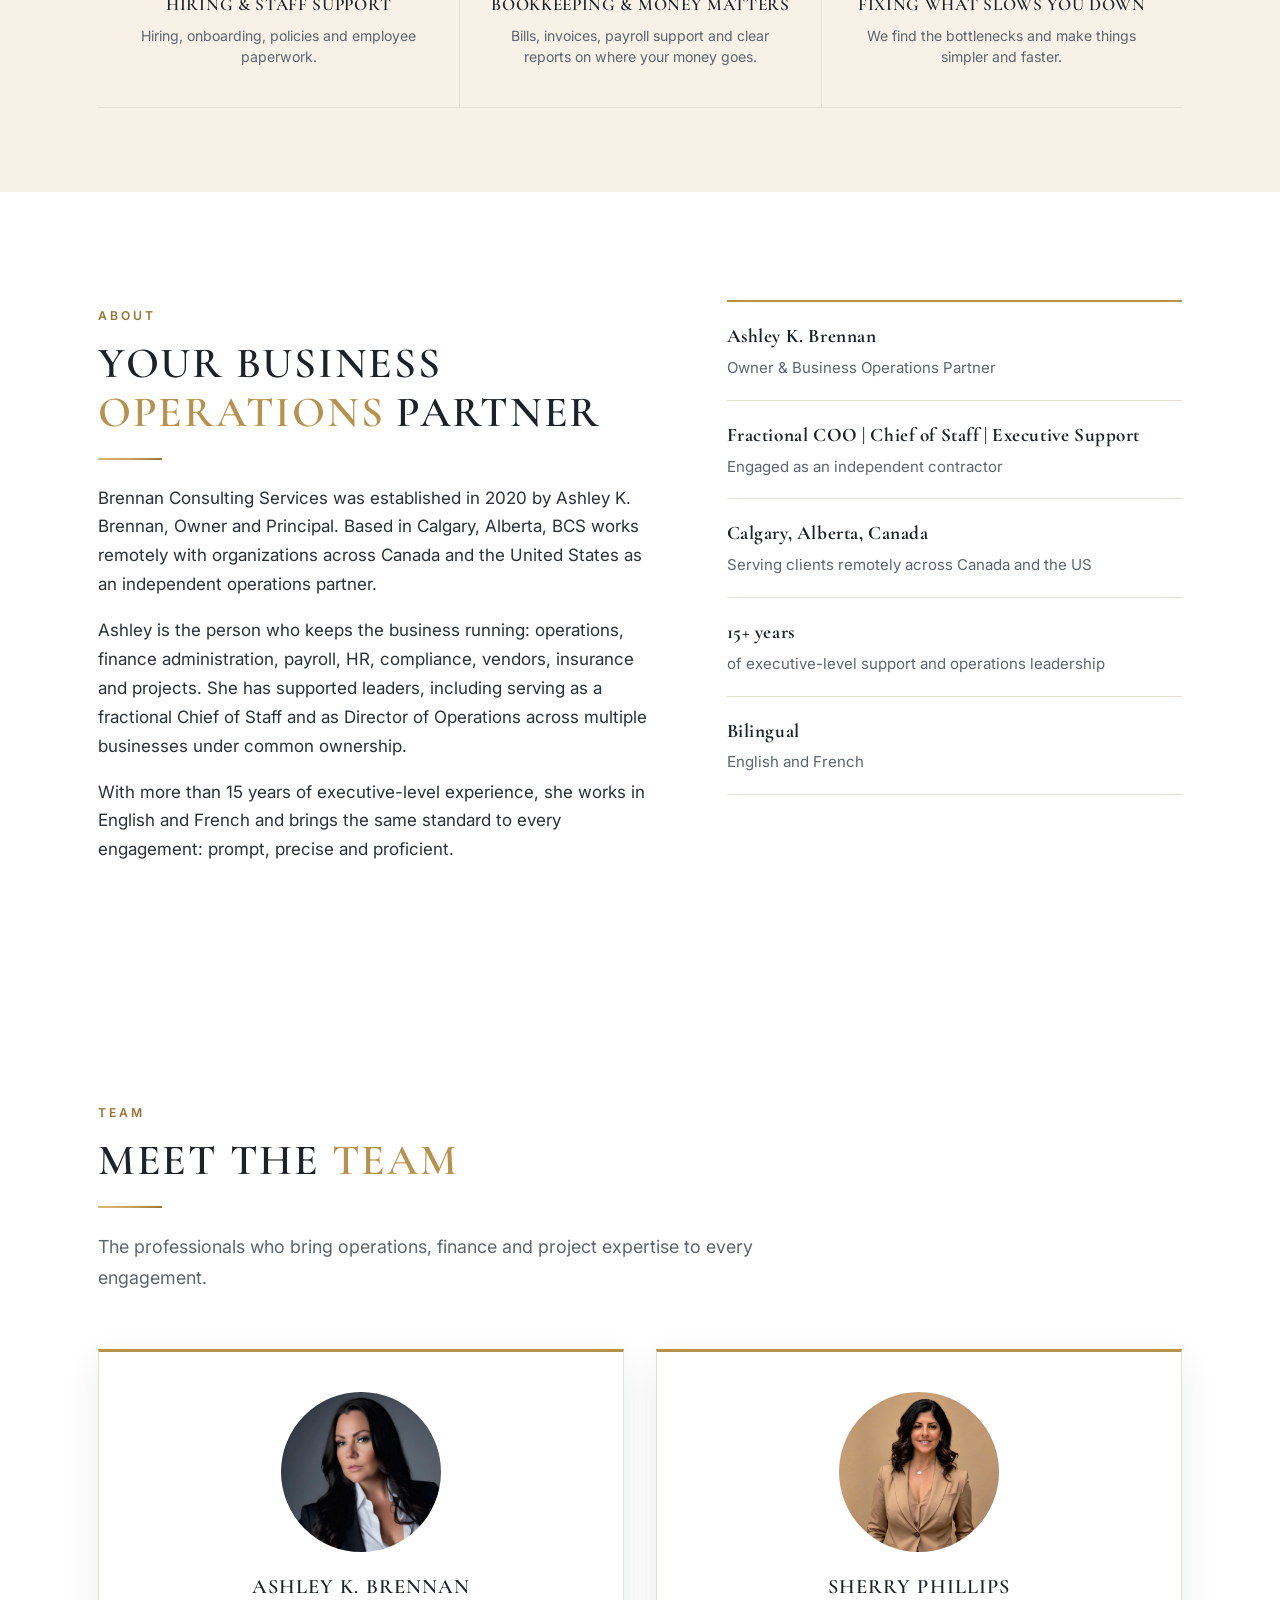
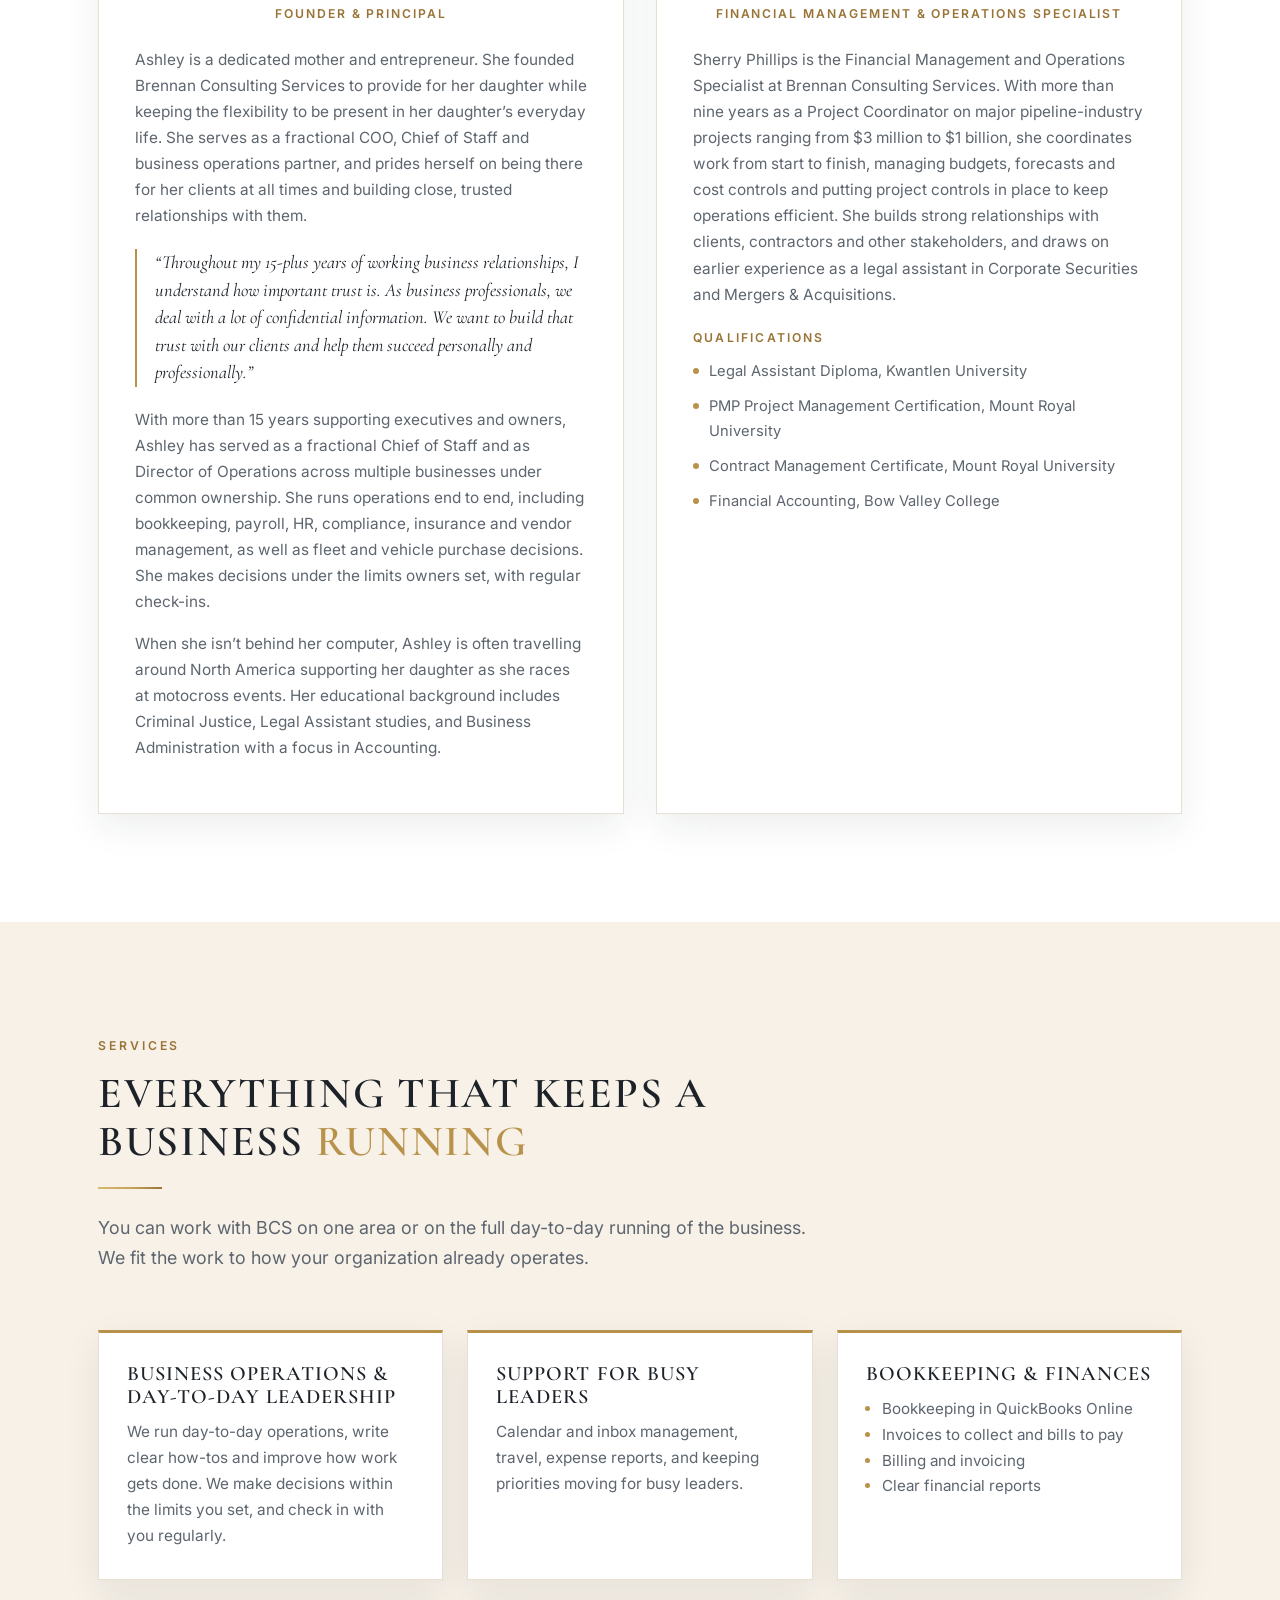
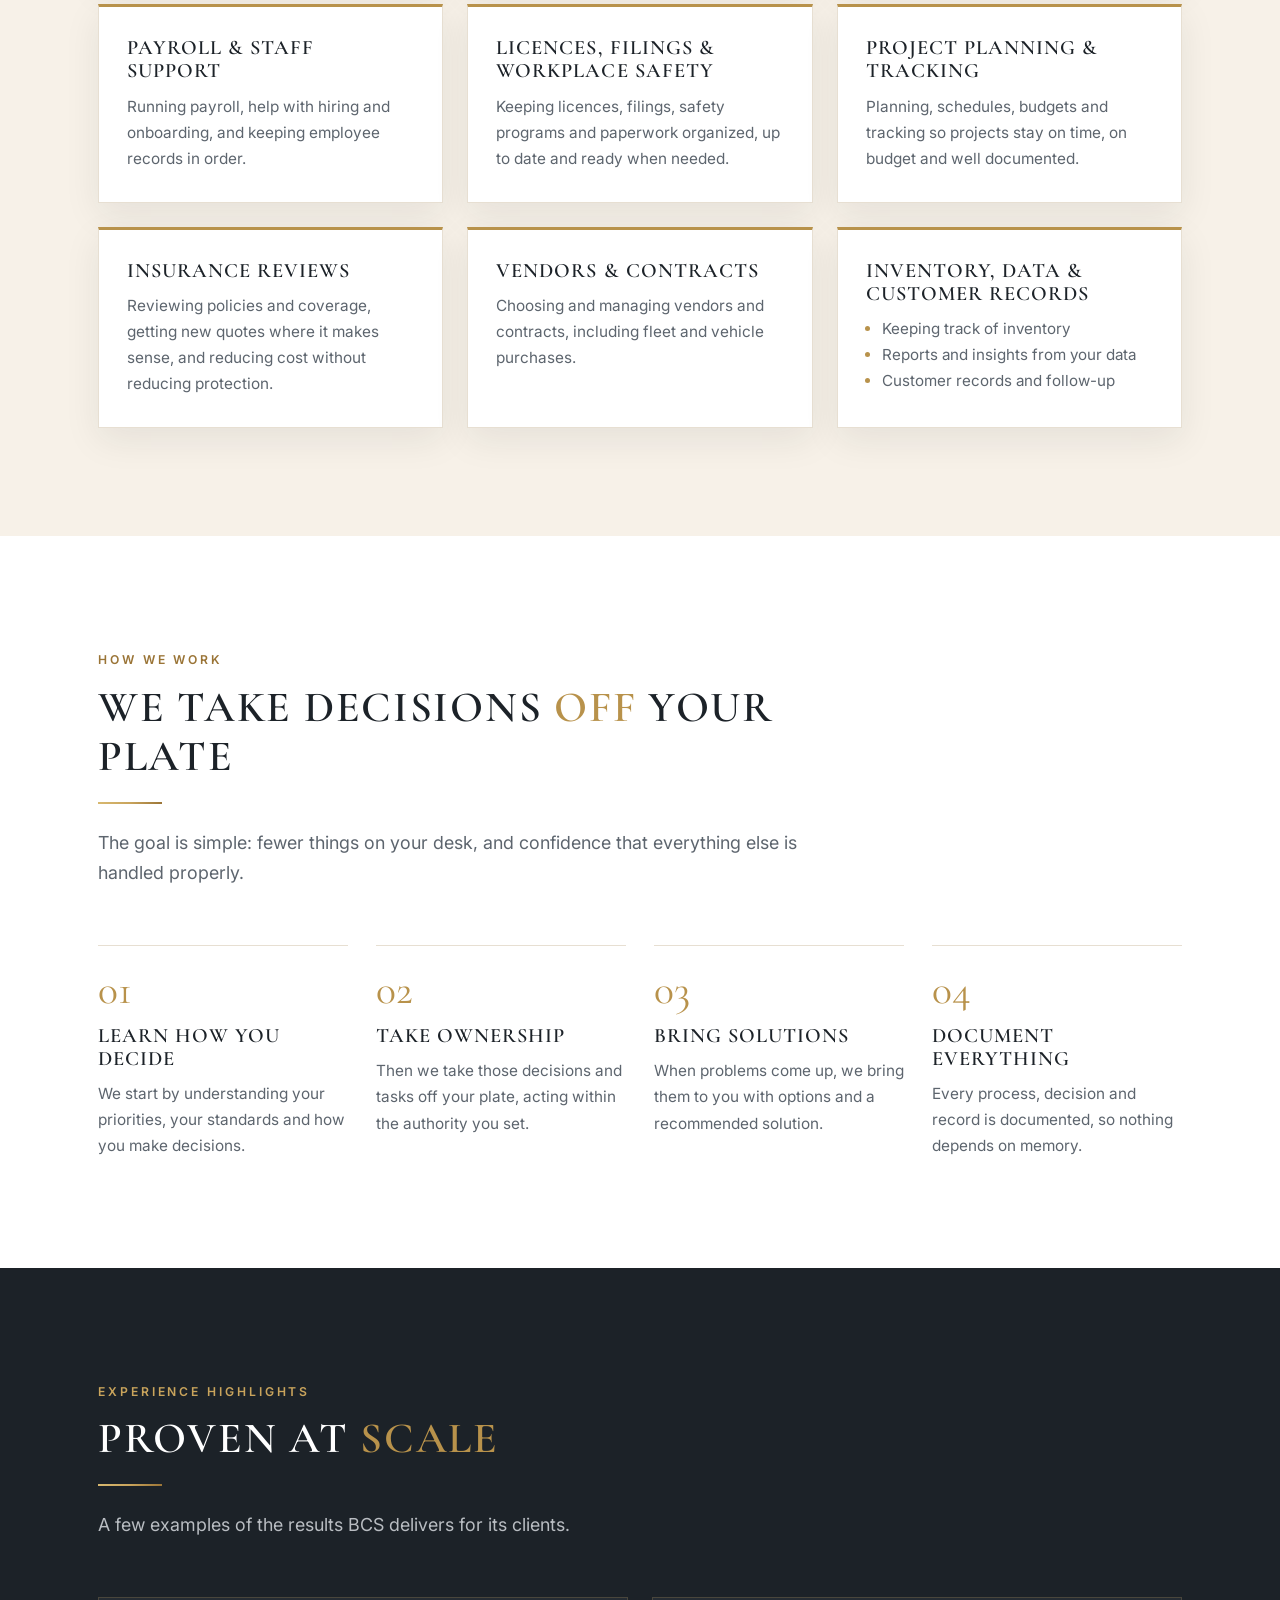
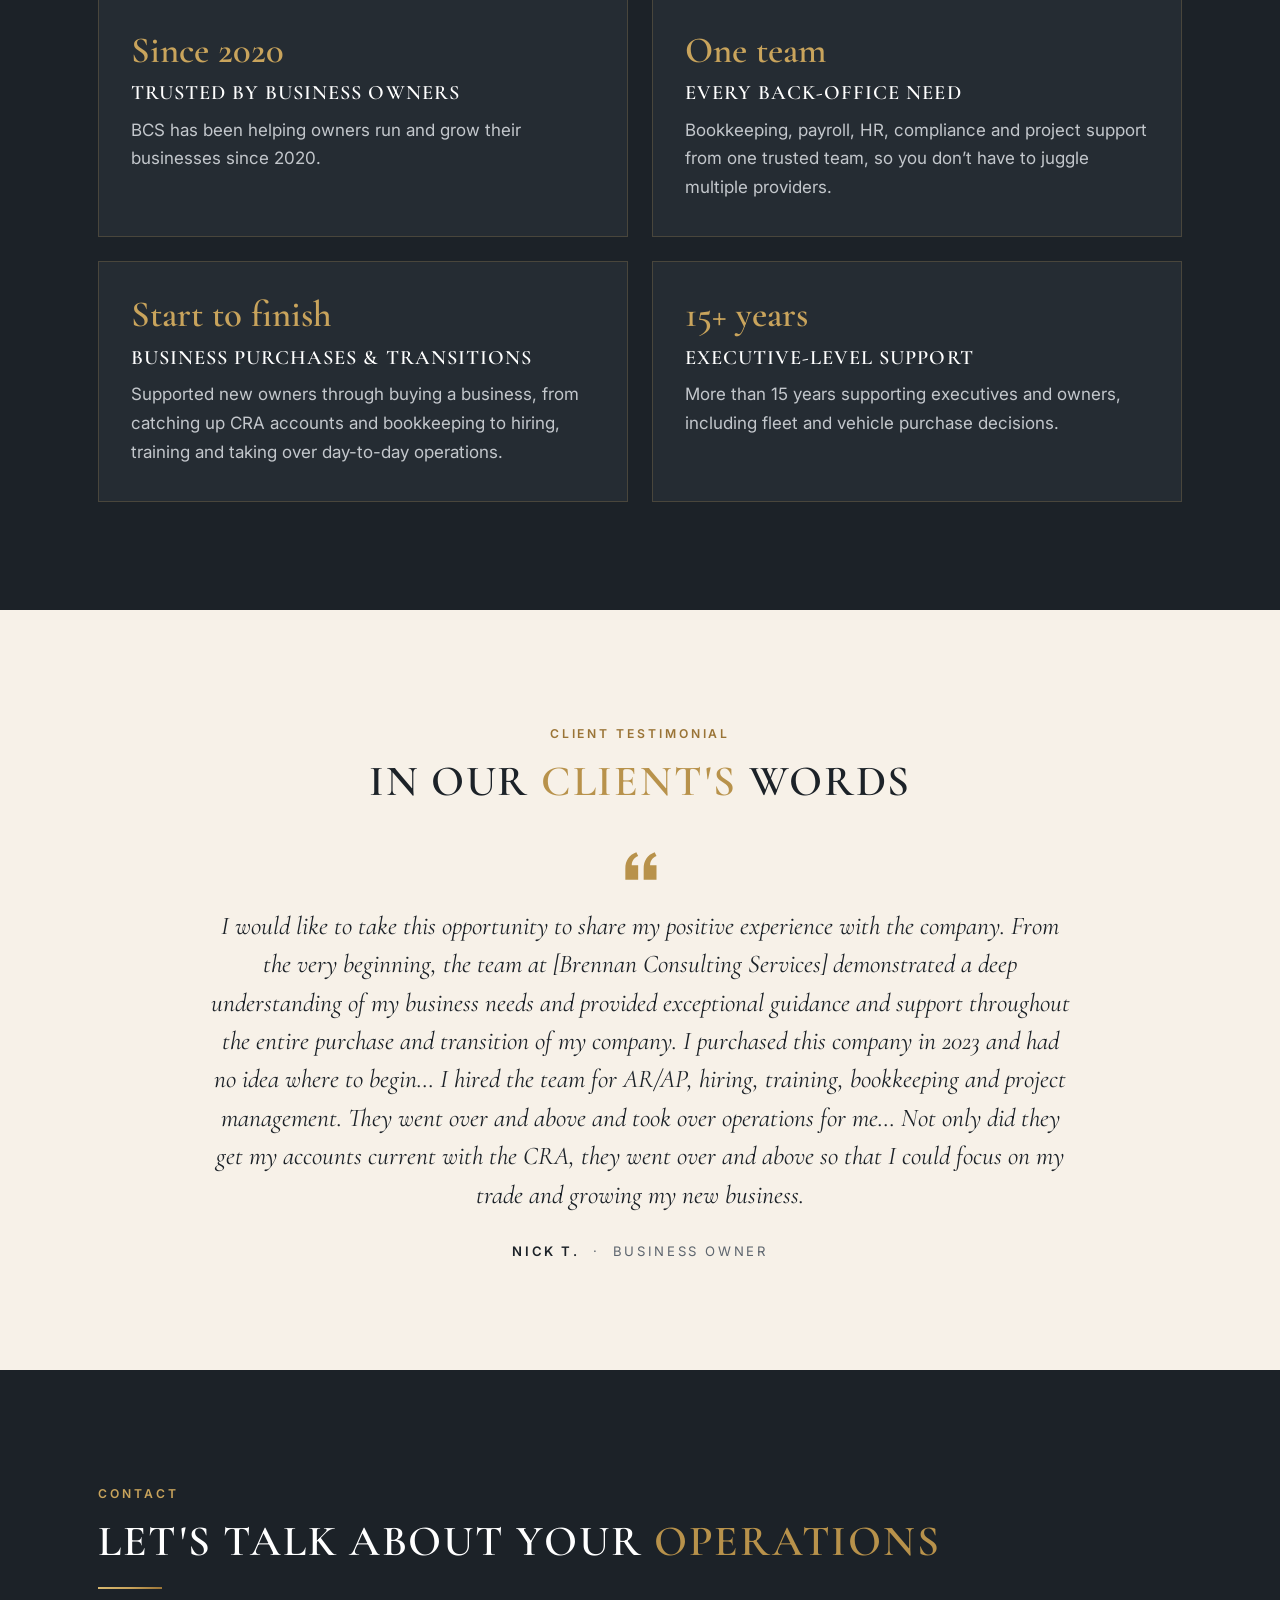
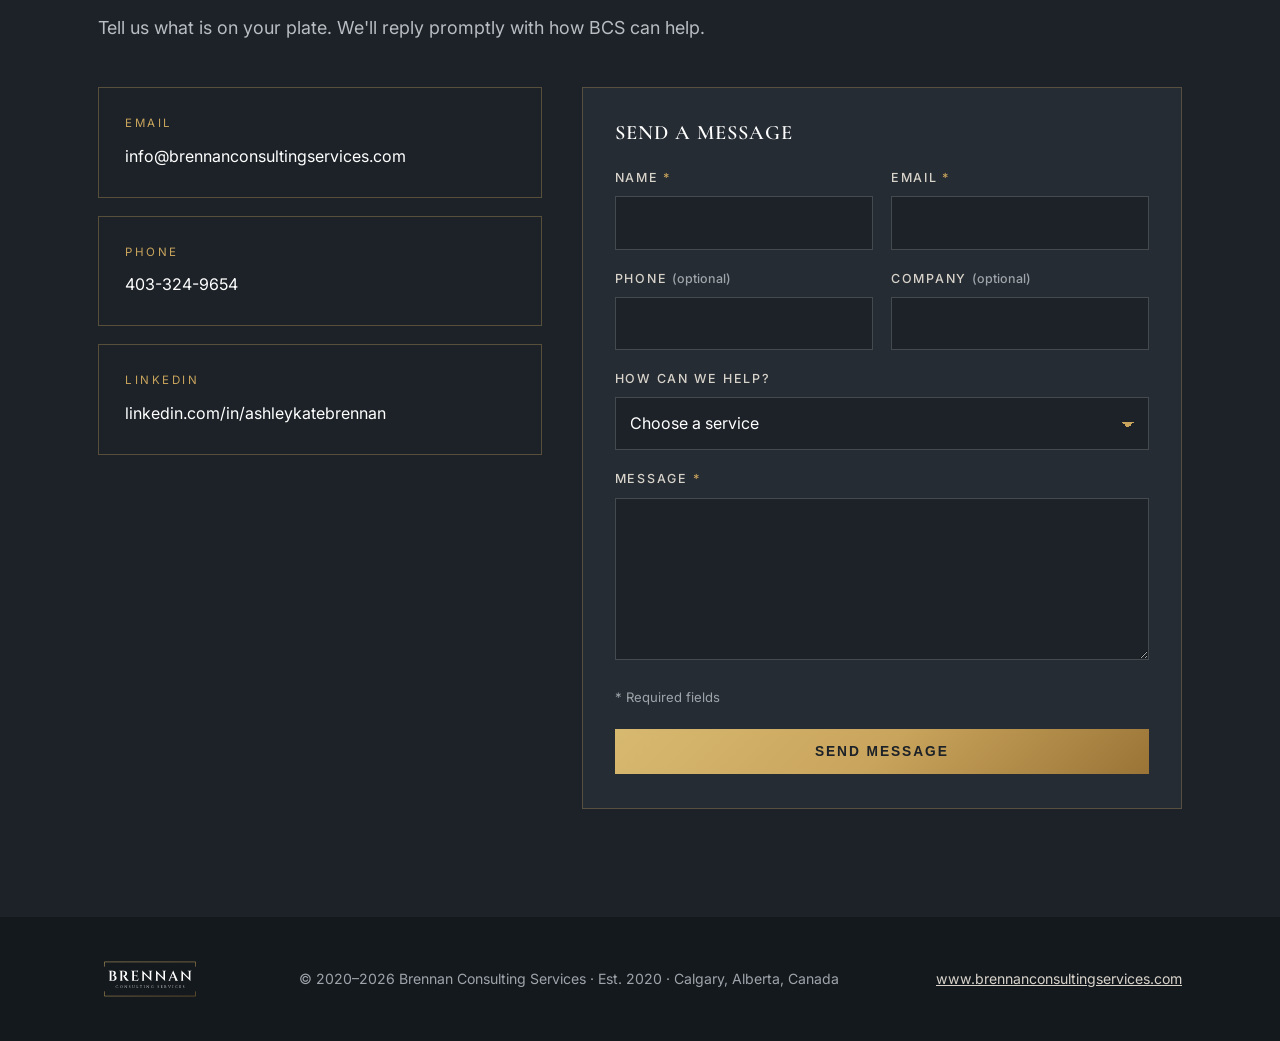
==== commit c7f2580b: "Update title and tagline spacing" ====
--- a/index.html
+++ b/index.html
@@ -87,7 +87,7 @@
         <p>With more than 15 years of executive-level experience, she works in English and French and brings the same standard to every engagement: prompt, precise and proficient.</p>
       </div>
       <ul class="facts">
-        <li><strong>Ashley K. Brennan</strong><span>Owner &amp; Principal, Business Operations Partner</span></li>
+        <li><strong>Ashley K. Brennan</strong><span>Owner &amp; Business Operations Partner</span></li>
         <li><strong>Fractional COO | Chief of Staff | Executive Support</strong><span>Engaged as an independent contractor</span></li>
         <li><strong>Calgary, Alberta, Canada</strong><span>Serving clients remotely across Canada and the US</span></li>
         <li><strong>15+ years</strong><span>of executive-level support and operations leadership</span></li>
--- a/styles.css
+++ b/styles.css
@@ -60,7 +60,7 @@
 .hero-meta{margin-top:38px;padding-top:22px;border-top:1px solid rgba(255,255,255,.12);font-size:.86rem;letter-spacing:.12em;text-transform:uppercase;color:#b9bdc2}
 .hero-meta strong{color:var(--gold-light);font-weight:600}
 .hero-logo{width:100%;max-width:430px;height:auto;margin-left:auto}
-.since{display:block;text-align:center;margin-top:-6px;font-size:.78rem;letter-spacing:.28em;text-transform:uppercase;color:var(--gold-light)}
+.since{display:block;text-align:center;margin-top:-4px;font-size:.78rem;letter-spacing:.28em;text-transform:uppercase;color:var(--gold-light)}
 
 /* Sections */
 section{padding:108px 0}
@@ -183,7 +183,7 @@
   .hero-grid,.two-col,.highlights,.team-grid{grid-template-columns:1fr;gap:44px}
   .hero-logo-wrap{order:-1}
   .hero-logo{max-width:320px;margin:0 auto}
-  .since{margin-top:0}
+  .since{margin-top:-2px}
   .contact-layout{grid-template-columns:1fr}
   section{padding:76px 0}
 }
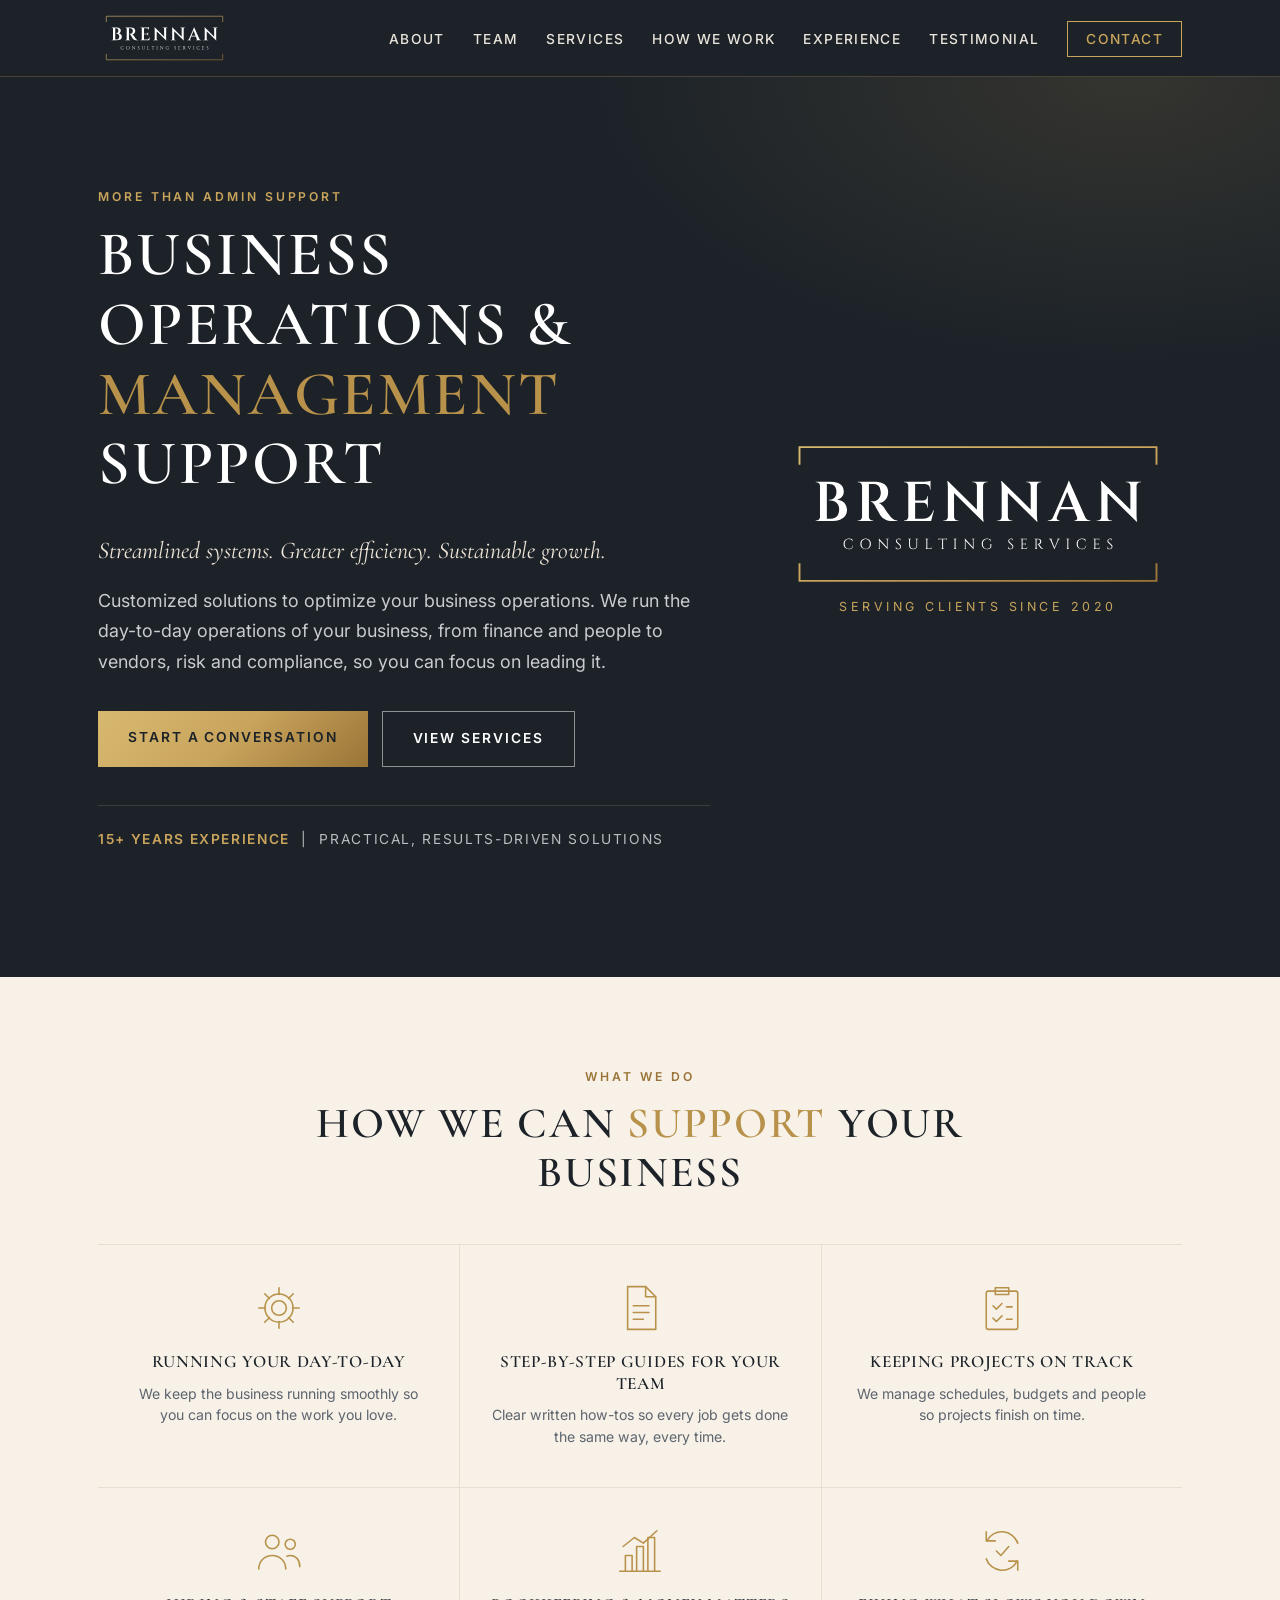
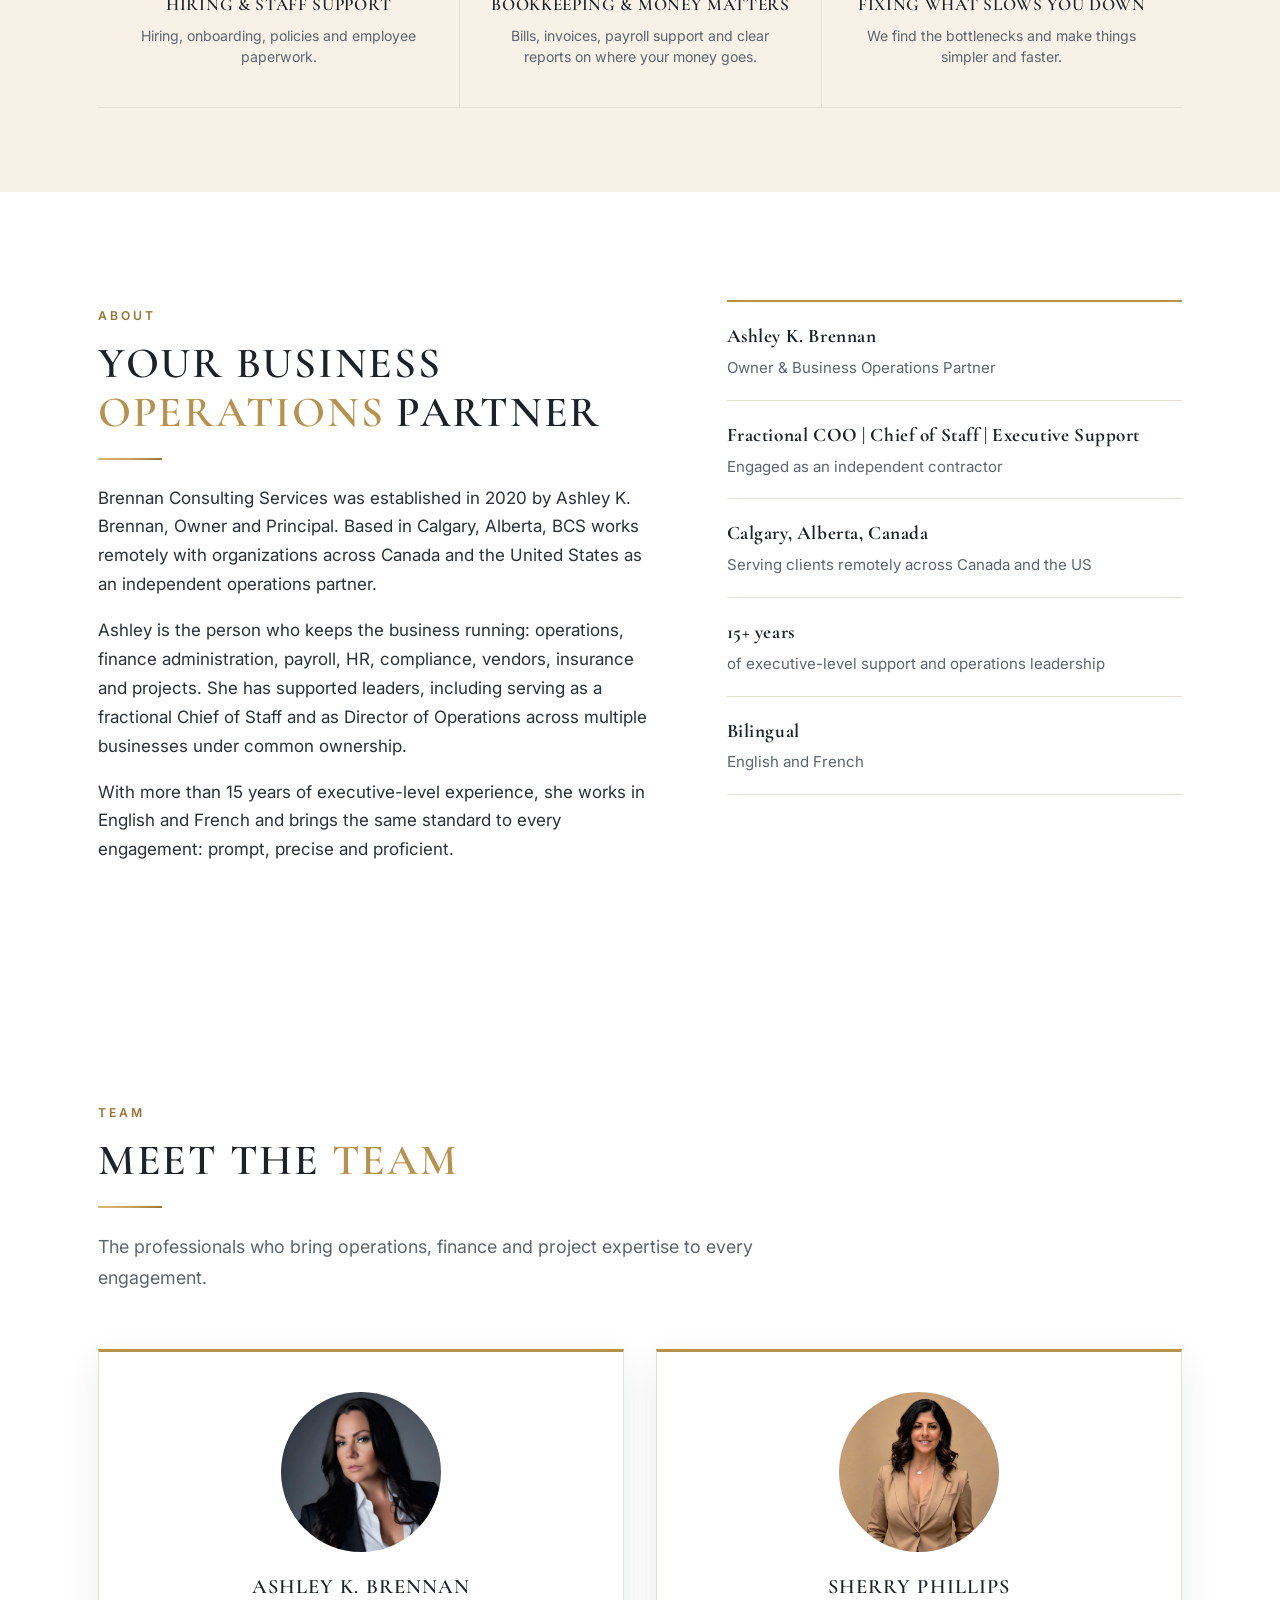
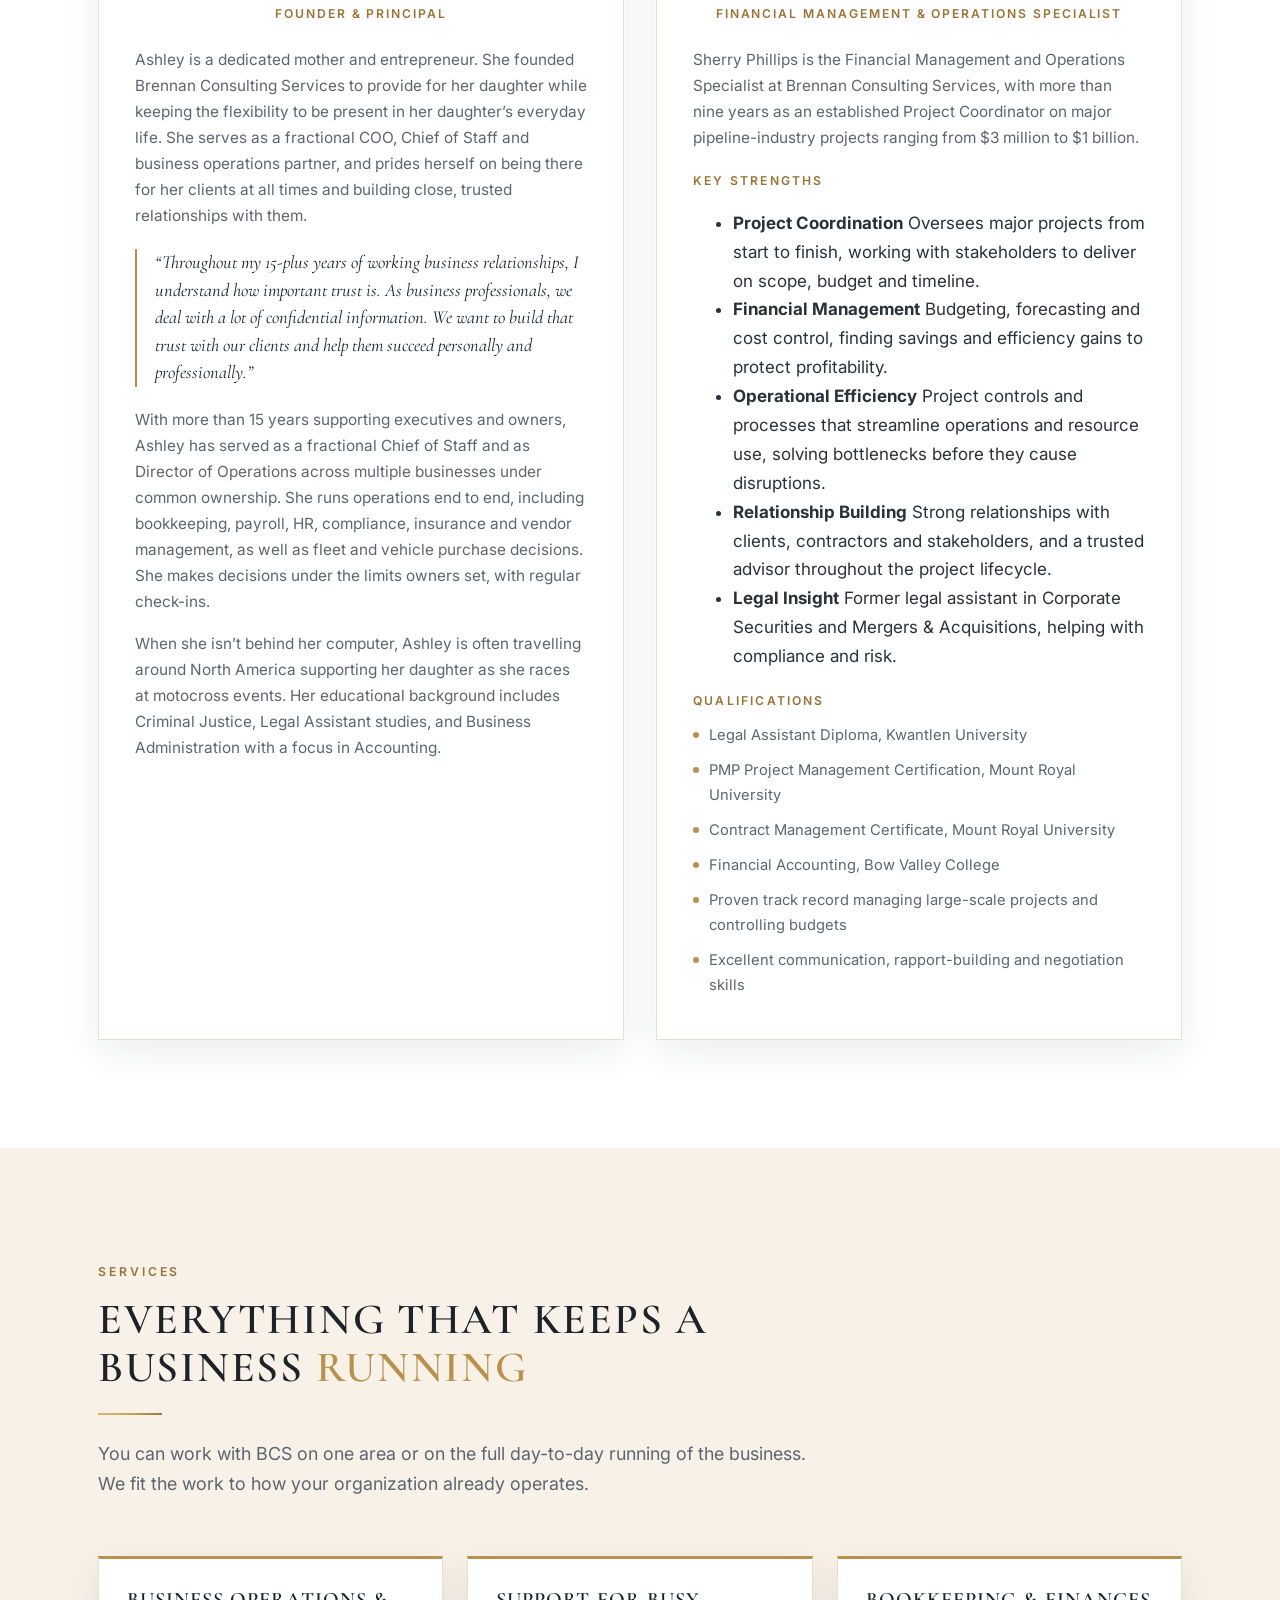
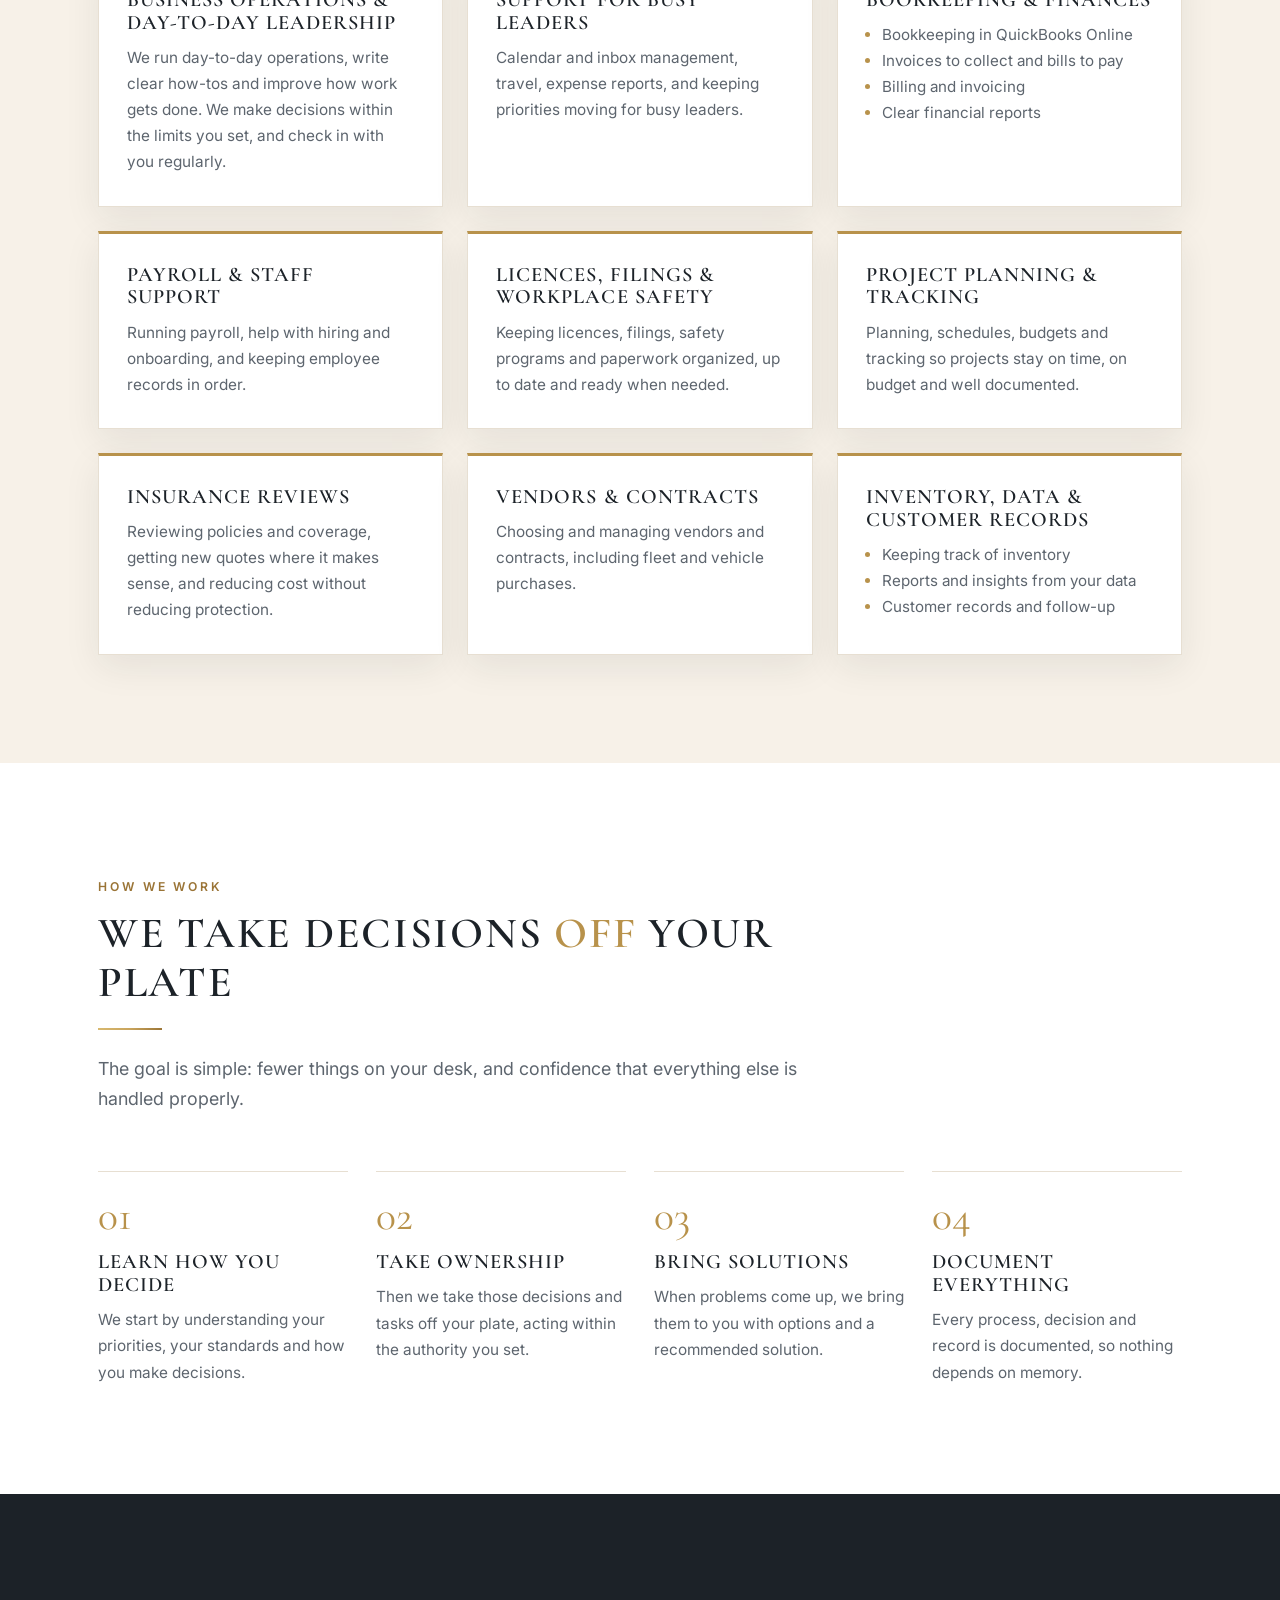
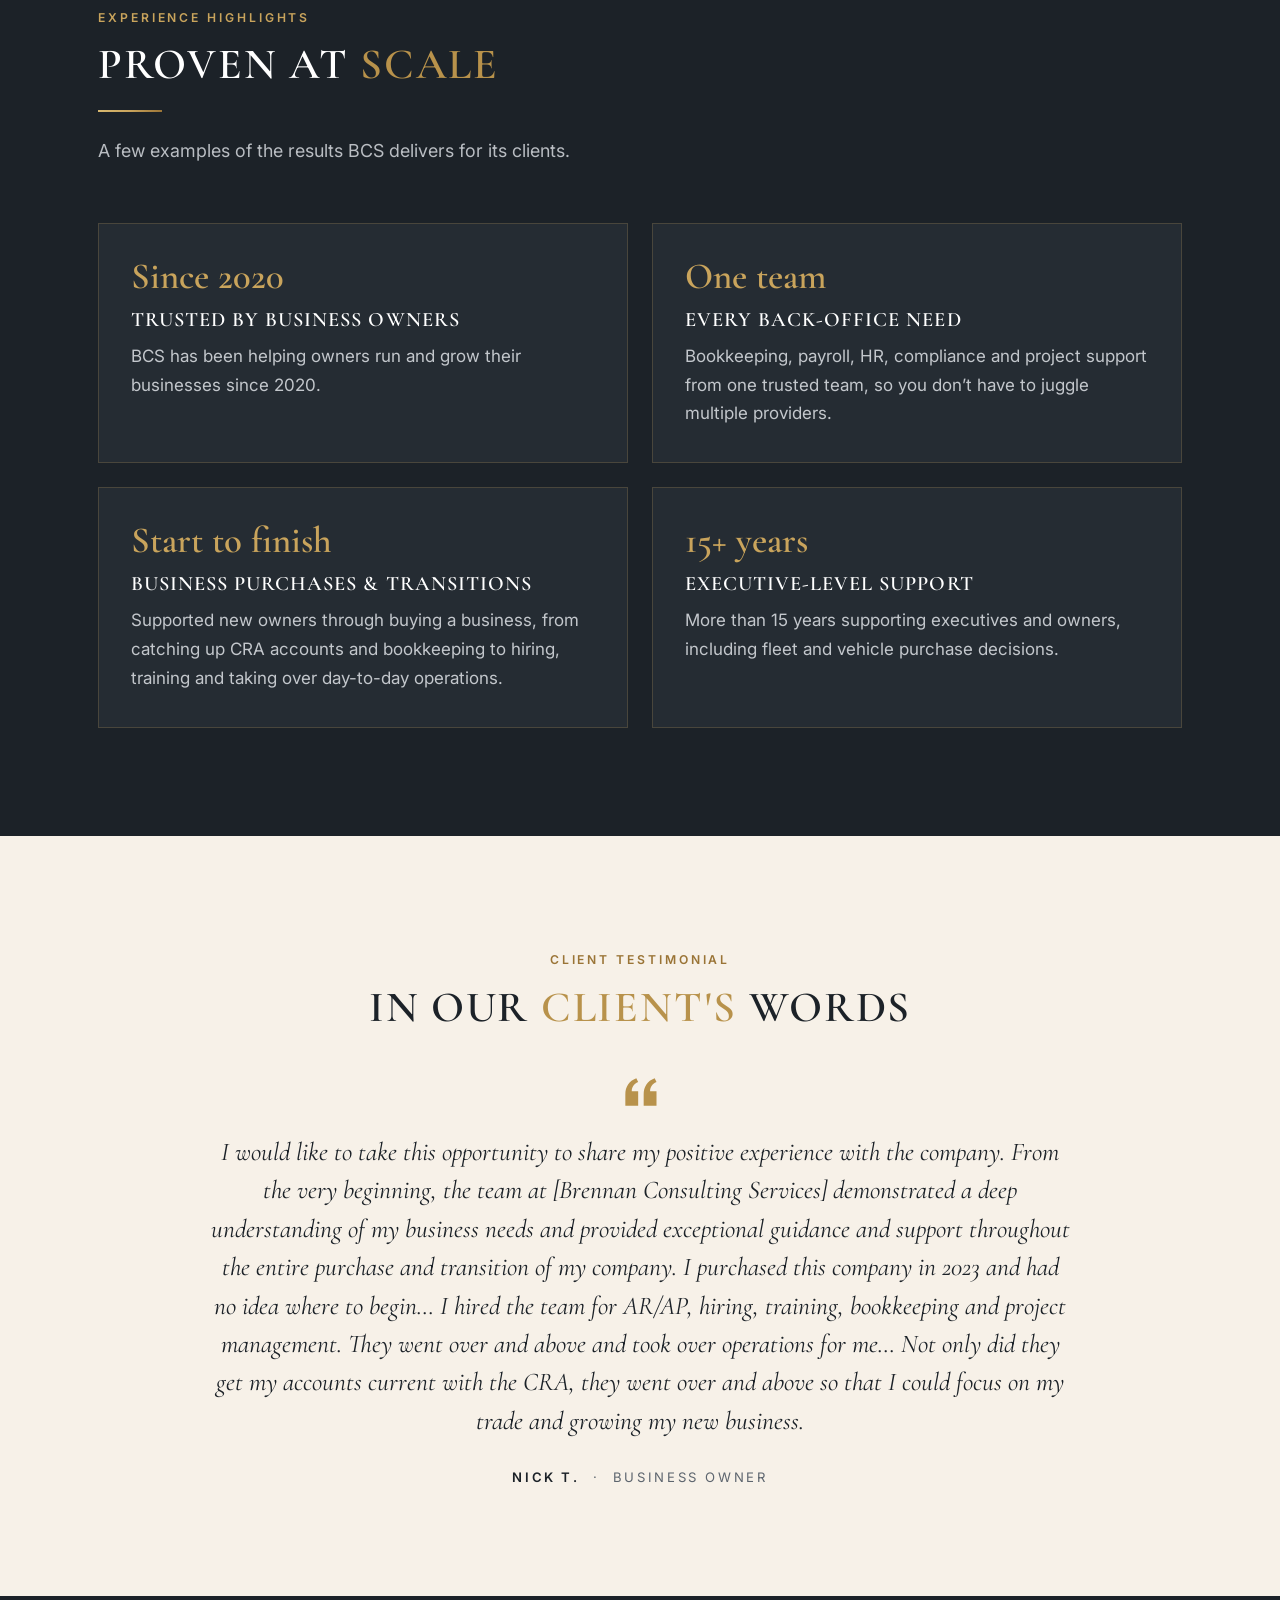
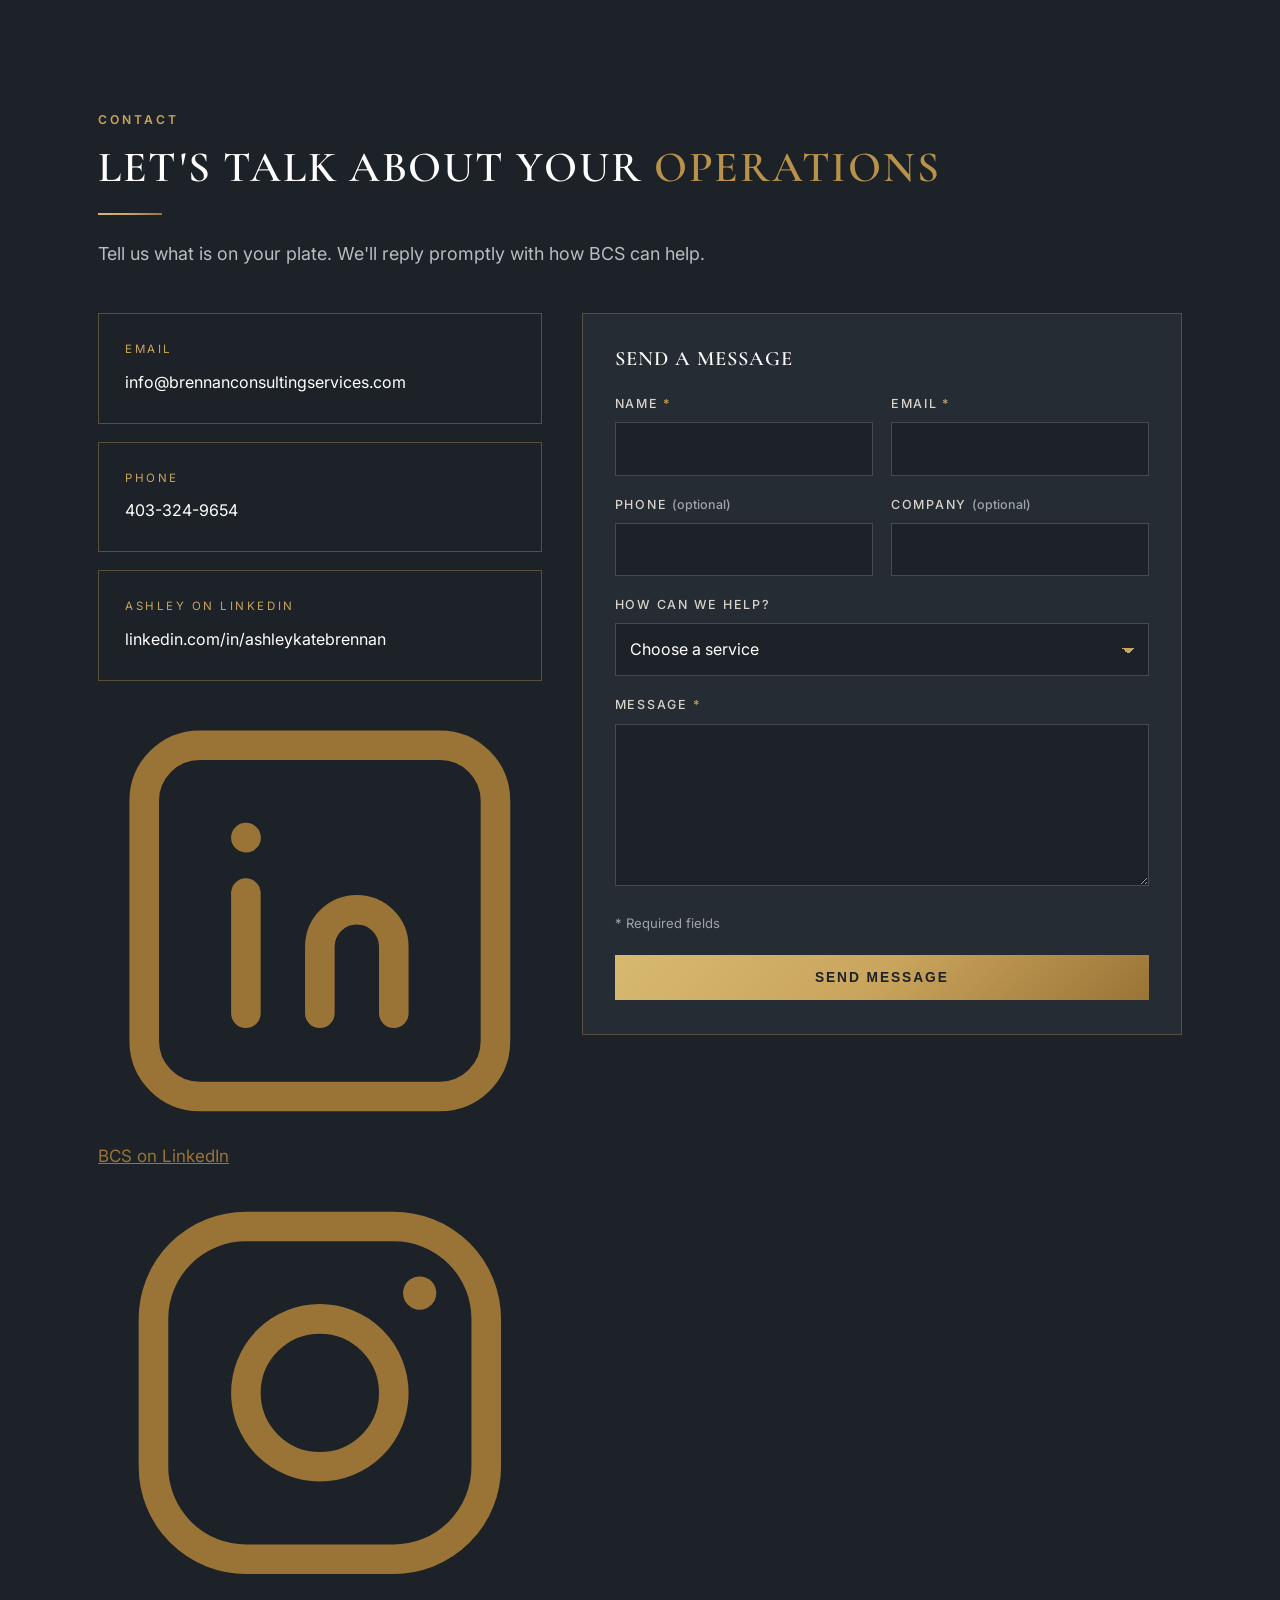
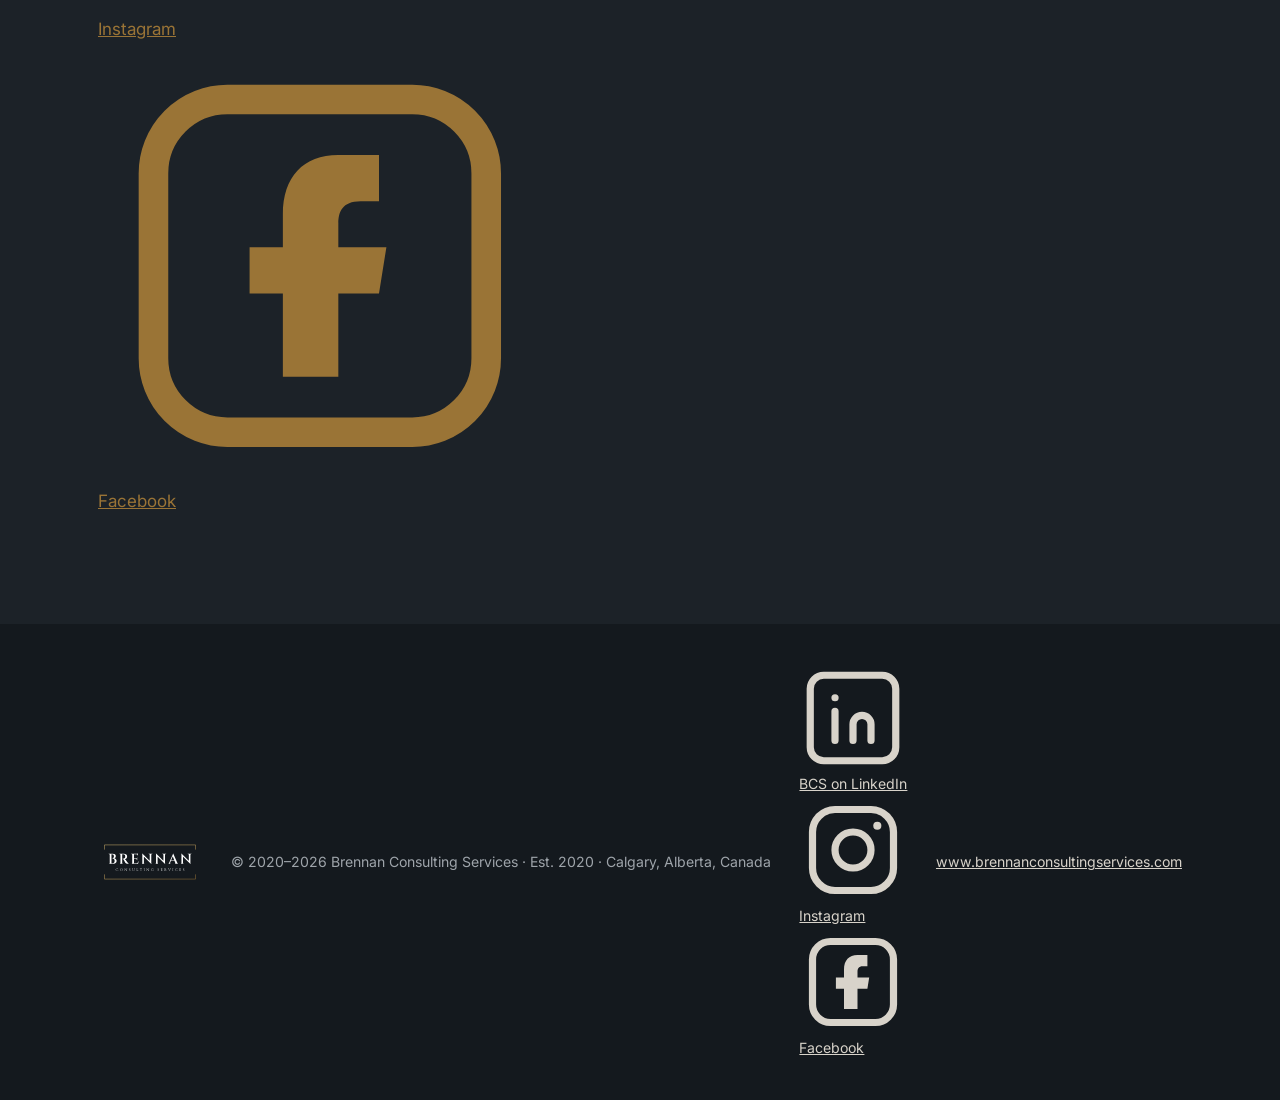
==== commit 9a126f75: "Expand Sherry bio, add BCS social links" ====
--- a/index.html
+++ b/index.html
@@ -121,13 +121,23 @@
           <img class="member-photo" src="team-sherry.jpg" alt="Sherry Phillips, Financial Management and Operations Specialist" width="400" height="400">
           <h3>Sherry Phillips</h3>
           <span class="member-role">Financial Management &amp; Operations Specialist</span>
-          <p>Sherry Phillips is the Financial Management and Operations Specialist at Brennan Consulting Services. With more than nine years as a Project Coordinator on major pipeline-industry projects ranging from $3 million to $1 billion, she coordinates work from start to finish, managing budgets, forecasts and cost controls and putting project controls in place to keep operations efficient. She builds strong relationships with clients, contractors and other stakeholders, and draws on earlier experience as a legal assistant in Corporate Securities and Mergers &amp; Acquisitions.</p>
+          <p>Sherry Phillips is the Financial Management and Operations Specialist at Brennan Consulting Services, with more than nine years as an established Project Coordinator on major pipeline-industry projects ranging from $3 million to $1 billion.</p>
+          <span class="member-creds-label">Key strengths</span>
+          <ul class="member-strengths">
+            <li><strong>Project Coordination</strong> Oversees major projects from start to finish, working with stakeholders to deliver on scope, budget and timeline.</li>
+            <li><strong>Financial Management</strong> Budgeting, forecasting and cost control, finding savings and efficiency gains to protect profitability.</li>
+            <li><strong>Operational Efficiency</strong> Project controls and processes that streamline operations and resource use, solving bottlenecks before they cause disruptions.</li>
+            <li><strong>Relationship Building</strong> Strong relationships with clients, contractors and stakeholders, and a trusted advisor throughout the project lifecycle.</li>
+            <li><strong>Legal Insight</strong> Former legal assistant in Corporate Securities and Mergers &amp; Acquisitions, helping with compliance and risk.</li>
+          </ul>
           <span class="member-creds-label">Qualifications</span>
           <ul class="member-creds">
             <li>Legal Assistant Diploma, Kwantlen University</li>
             <li>PMP Project Management Certification, Mount Royal University</li>
             <li>Contract Management Certificate, Mount Royal University</li>
             <li>Financial Accounting, Bow Valley College</li>
+            <li>Proven track record managing large-scale projects and controlling budgets</li>
+            <li>Excellent communication, rapport-building and negotiation skills</li>
           </ul>
         </article>
       </div>
@@ -216,7 +226,13 @@
         <div class="contact-grid">
           <a class="contact-item" href="mailto:info@brennanconsultingservices.com"><small>Email</small><span>info@brennanconsultingservices.com</span></a>
           <a class="contact-item" href="tel:+14033249654"><small>Phone</small><span>403-324-9654</span></a>
-          <a class="contact-item" href="https://www.linkedin.com/in/ashleykatebrennan" target="_blank" rel="noopener"><small>LinkedIn</small><span>linkedin.com/in/ashleykatebrennan</span></a>
+          <a class="contact-item" href="https://www.linkedin.com/in/ashleykatebrennan" target="_blank" rel="noopener"><small>Ashley on LinkedIn</small><span>linkedin.com/in/ashleykatebrennan</span></a>
+          <div class="socials" aria-label="Brennan Consulting Services on social media">
+            <a class="social" href="https://www.linkedin.com/company/brennan-consulting-associates" target="_blank" rel="noopener"><svg viewBox="0 0 24 24" aria-hidden="true" fill="none" stroke="currentColor" stroke-width="1.6" stroke-linecap="round" stroke-linejoin="round"><rect x="2.5" y="2.5" width="19" height="19" rx="3"/><path d="M8 10.5V17M8 7.5h.01"/><path d="M12 17v-3.6a2 2 0 0 1 4 0V17"/></svg><span>BCS on LinkedIn</span></a>
+            <a class="social" href="https://www.instagram.com/brennanconsultingservices/" target="_blank" rel="noopener"><svg viewBox="0 0 24 24" aria-hidden="true" fill="none" stroke="currentColor" stroke-width="1.6" stroke-linecap="round" stroke-linejoin="round"><rect x="3" y="3" width="18" height="18" rx="5"/><circle cx="12" cy="12" r="4"/><circle cx="17.4" cy="6.6" r=".9" fill="currentColor" stroke="none"/></svg><span>Instagram</span></a>
+            <!-- Facebook page URL to come. Placeholder only — do not add a link until the address is provided. -->
+            <a class="social" href="https://www.facebook.com/brennanconsultingandassociates/" target="_blank" rel="noopener" aria-label="BCS on Facebook"><svg viewBox="0 0 24 24" aria-hidden="true" fill="none" stroke="currentColor" stroke-width="1.6" stroke-linecap="round" stroke-linejoin="round"><rect x="3" y="3" width="18" height="18" rx="4"/><path d="M13 8.5h2.2V6H13c-1.9 0-3 1.2-3 3.2V11H8.2v2.5H10V18h3v-4.5h2.2l.4-2.5H13V9.7c0-.6.2-1.2 1.2-1.2z" fill="currentColor" stroke="none"/></svg><span>Facebook</span></a>
+          </div>
         </div>
         <form class="contact-form" action="https://api.web3forms.com/submit" method="POST" aria-labelledby="form-title">
           <h3 id="form-title">Send a message</h3>
@@ -258,6 +274,14 @@
   <div class="container footer-row">
     <img src="logo-light.svg" alt="Brennan Consulting Services" width="104" height="44">
     <span>&copy; 2020&ndash;2026 Brennan Consulting Services &middot; Est. 2020 &middot; Calgary, Alberta, Canada</span>
+    <div class="footer-socials">
+          <div class="socials" aria-label="Brennan Consulting Services on social media">
+            <a class="social" href="https://www.linkedin.com/company/brennan-consulting-associates" target="_blank" rel="noopener"><svg viewBox="0 0 24 24" aria-hidden="true" fill="none" stroke="currentColor" stroke-width="1.6" stroke-linecap="round" stroke-linejoin="round"><rect x="2.5" y="2.5" width="19" height="19" rx="3"/><path d="M8 10.5V17M8 7.5h.01"/><path d="M12 17v-3.6a2 2 0 0 1 4 0V17"/></svg><span>BCS on LinkedIn</span></a>
+            <a class="social" href="https://www.instagram.com/brennanconsultingservices/" target="_blank" rel="noopener"><svg viewBox="0 0 24 24" aria-hidden="true" fill="none" stroke="currentColor" stroke-width="1.6" stroke-linecap="round" stroke-linejoin="round"><rect x="3" y="3" width="18" height="18" rx="5"/><circle cx="12" cy="12" r="4"/><circle cx="17.4" cy="6.6" r=".9" fill="currentColor" stroke="none"/></svg><span>Instagram</span></a>
+            <!-- Facebook page URL to come. Placeholder only — do not add a link until the address is provided. -->
+            <a class="social" href="https://www.facebook.com/brennanconsultingandassociates/" target="_blank" rel="noopener" aria-label="BCS on Facebook"><svg viewBox="0 0 24 24" aria-hidden="true" fill="none" stroke="currentColor" stroke-width="1.6" stroke-linecap="round" stroke-linejoin="round"><rect x="3" y="3" width="18" height="18" rx="4"/><path d="M13 8.5h2.2V6H13c-1.9 0-3 1.2-3 3.2V11H8.2v2.5H10V18h3v-4.5h2.2l.4-2.5H13V9.7c0-.6.2-1.2 1.2-1.2z" fill="currentColor" stroke="none"/></svg><span>Facebook</span></a>
+          </div>
+    </div>
     <a href="https://www.brennanconsultingservices.com">www.brennanconsultingservices.com</a>
   </div>
 </footer>
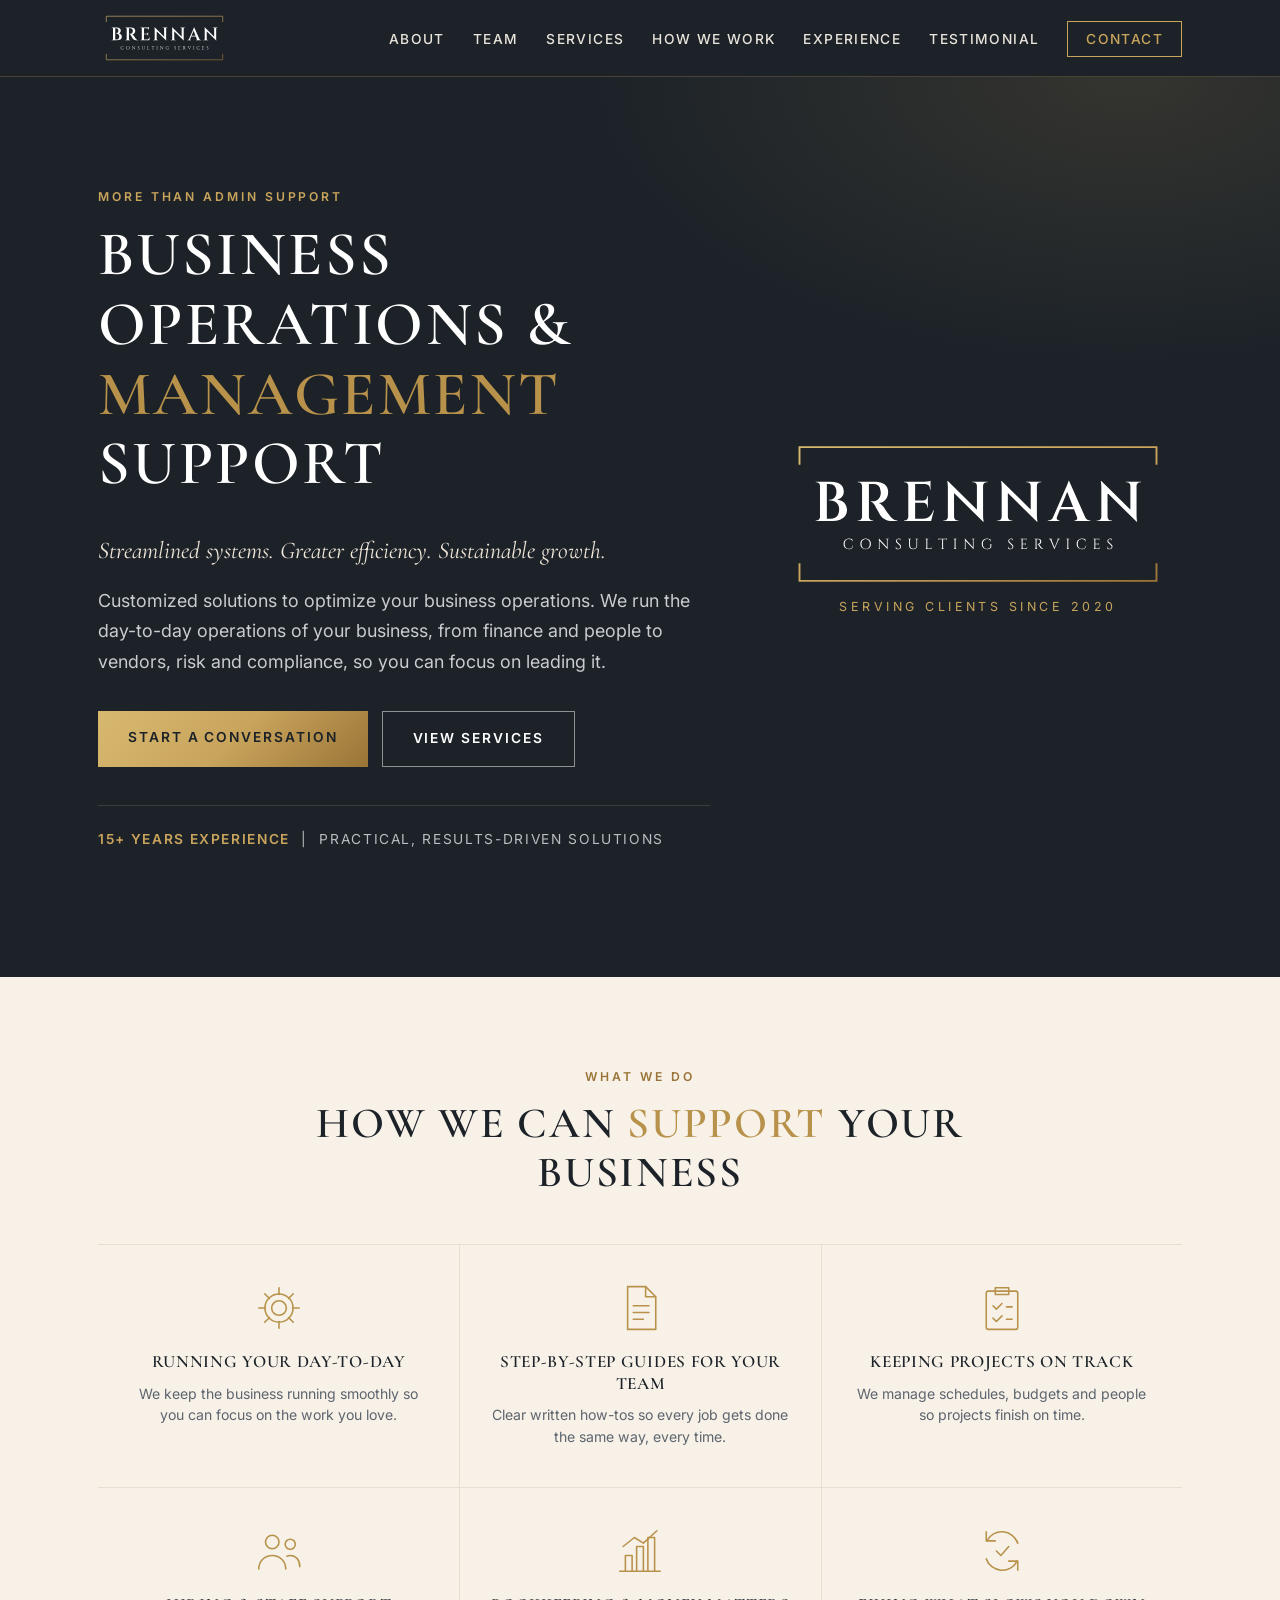
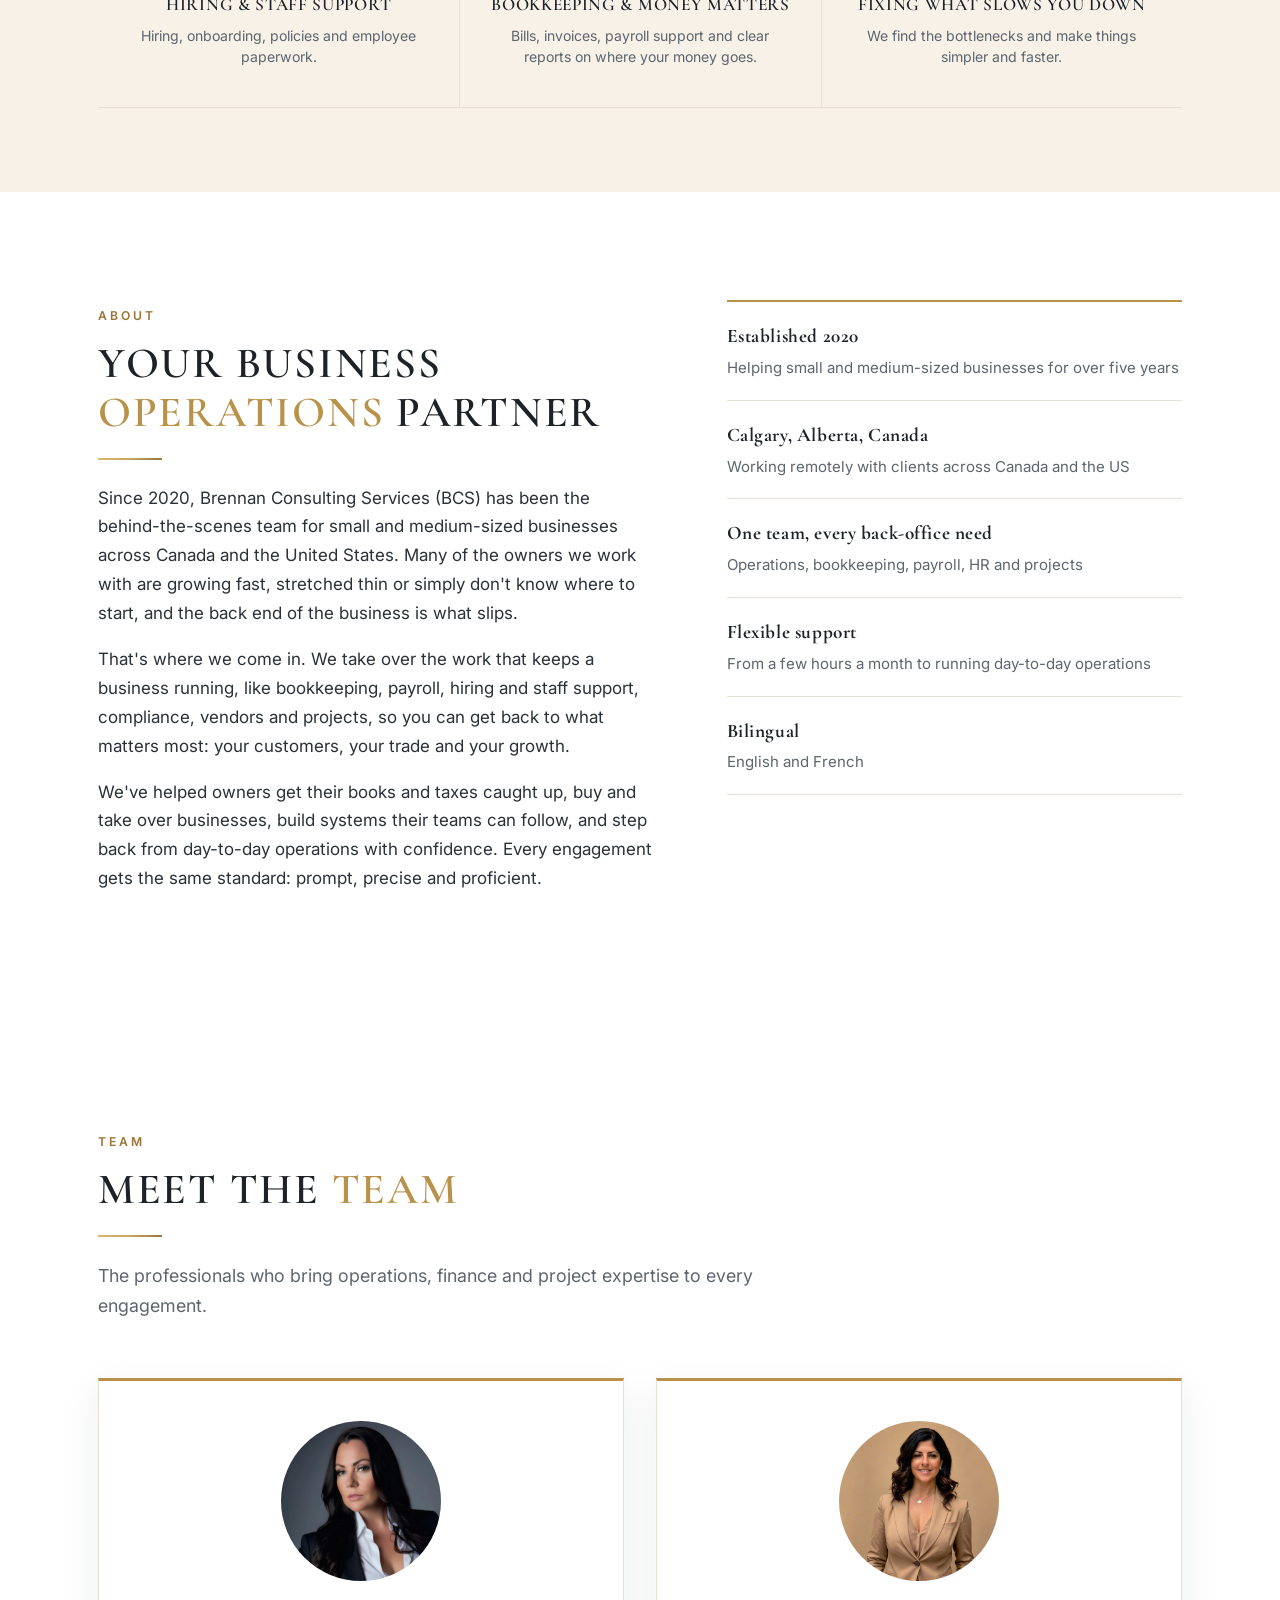
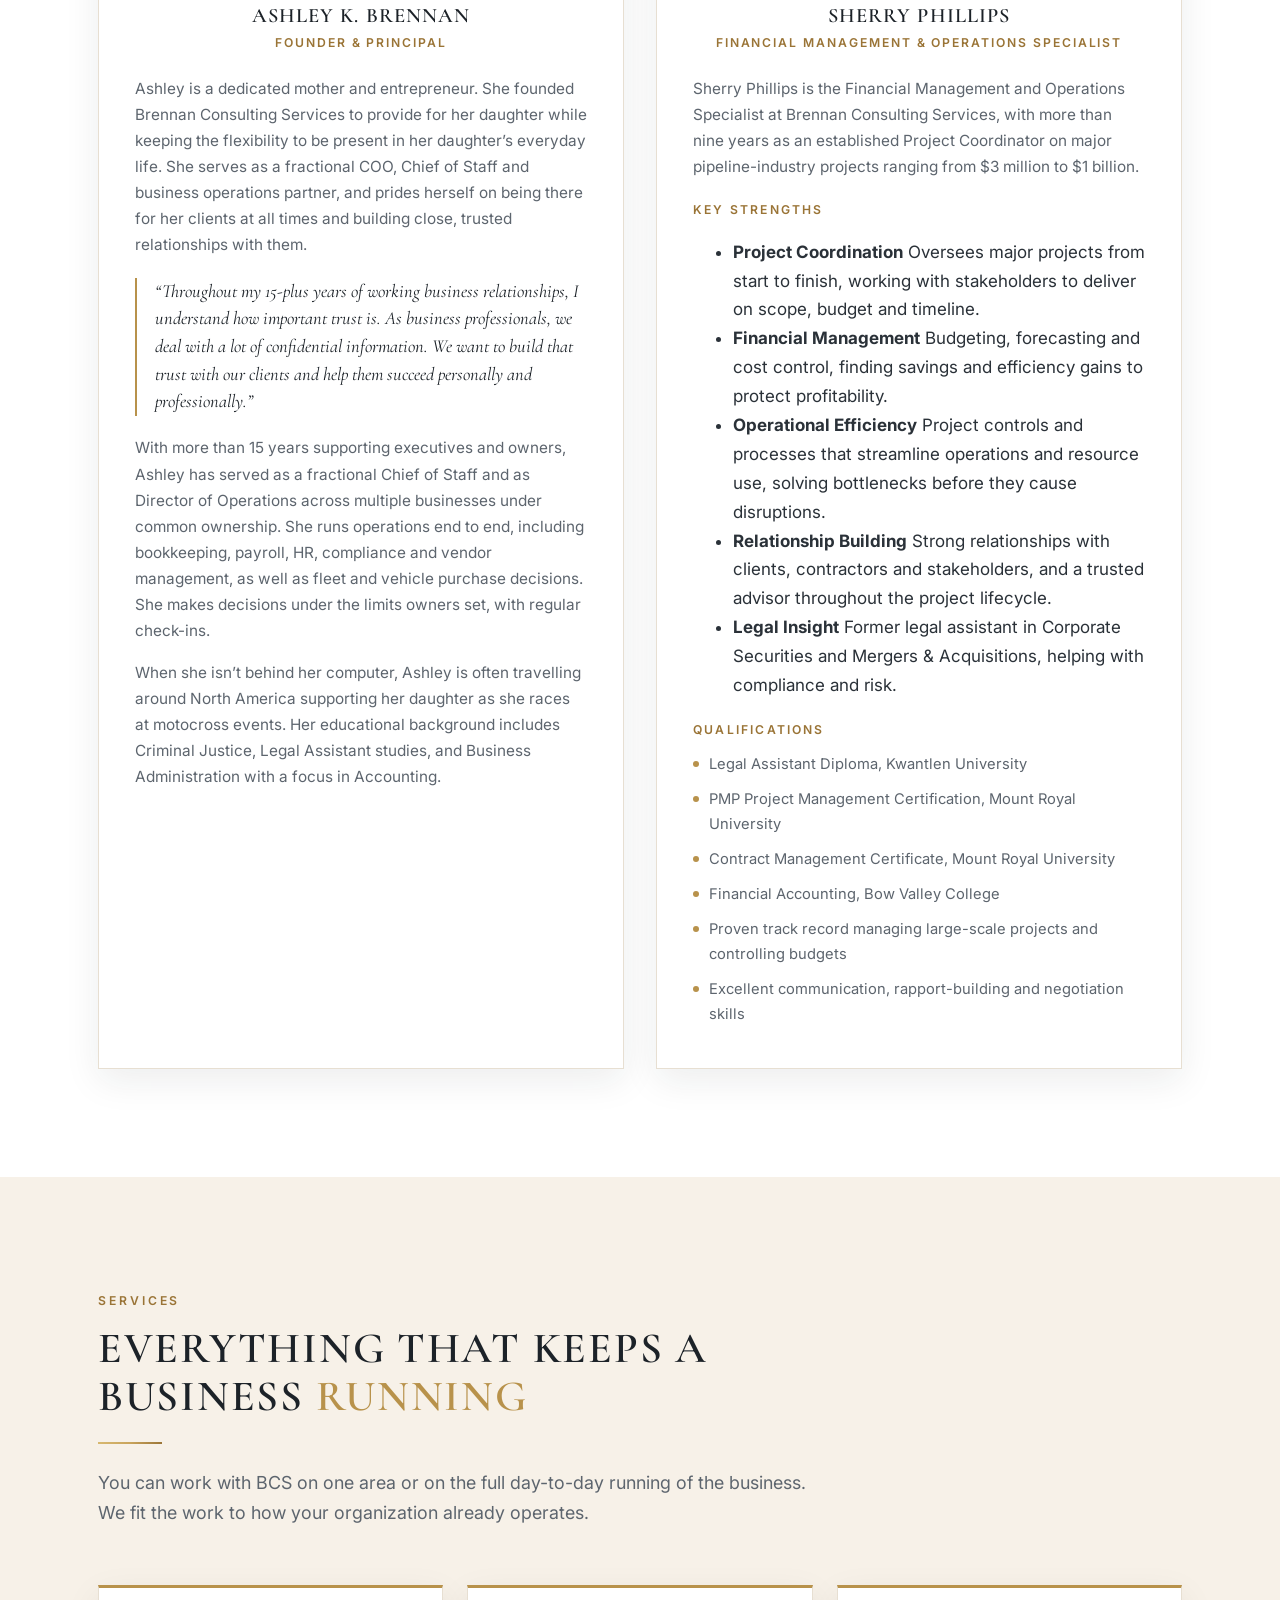
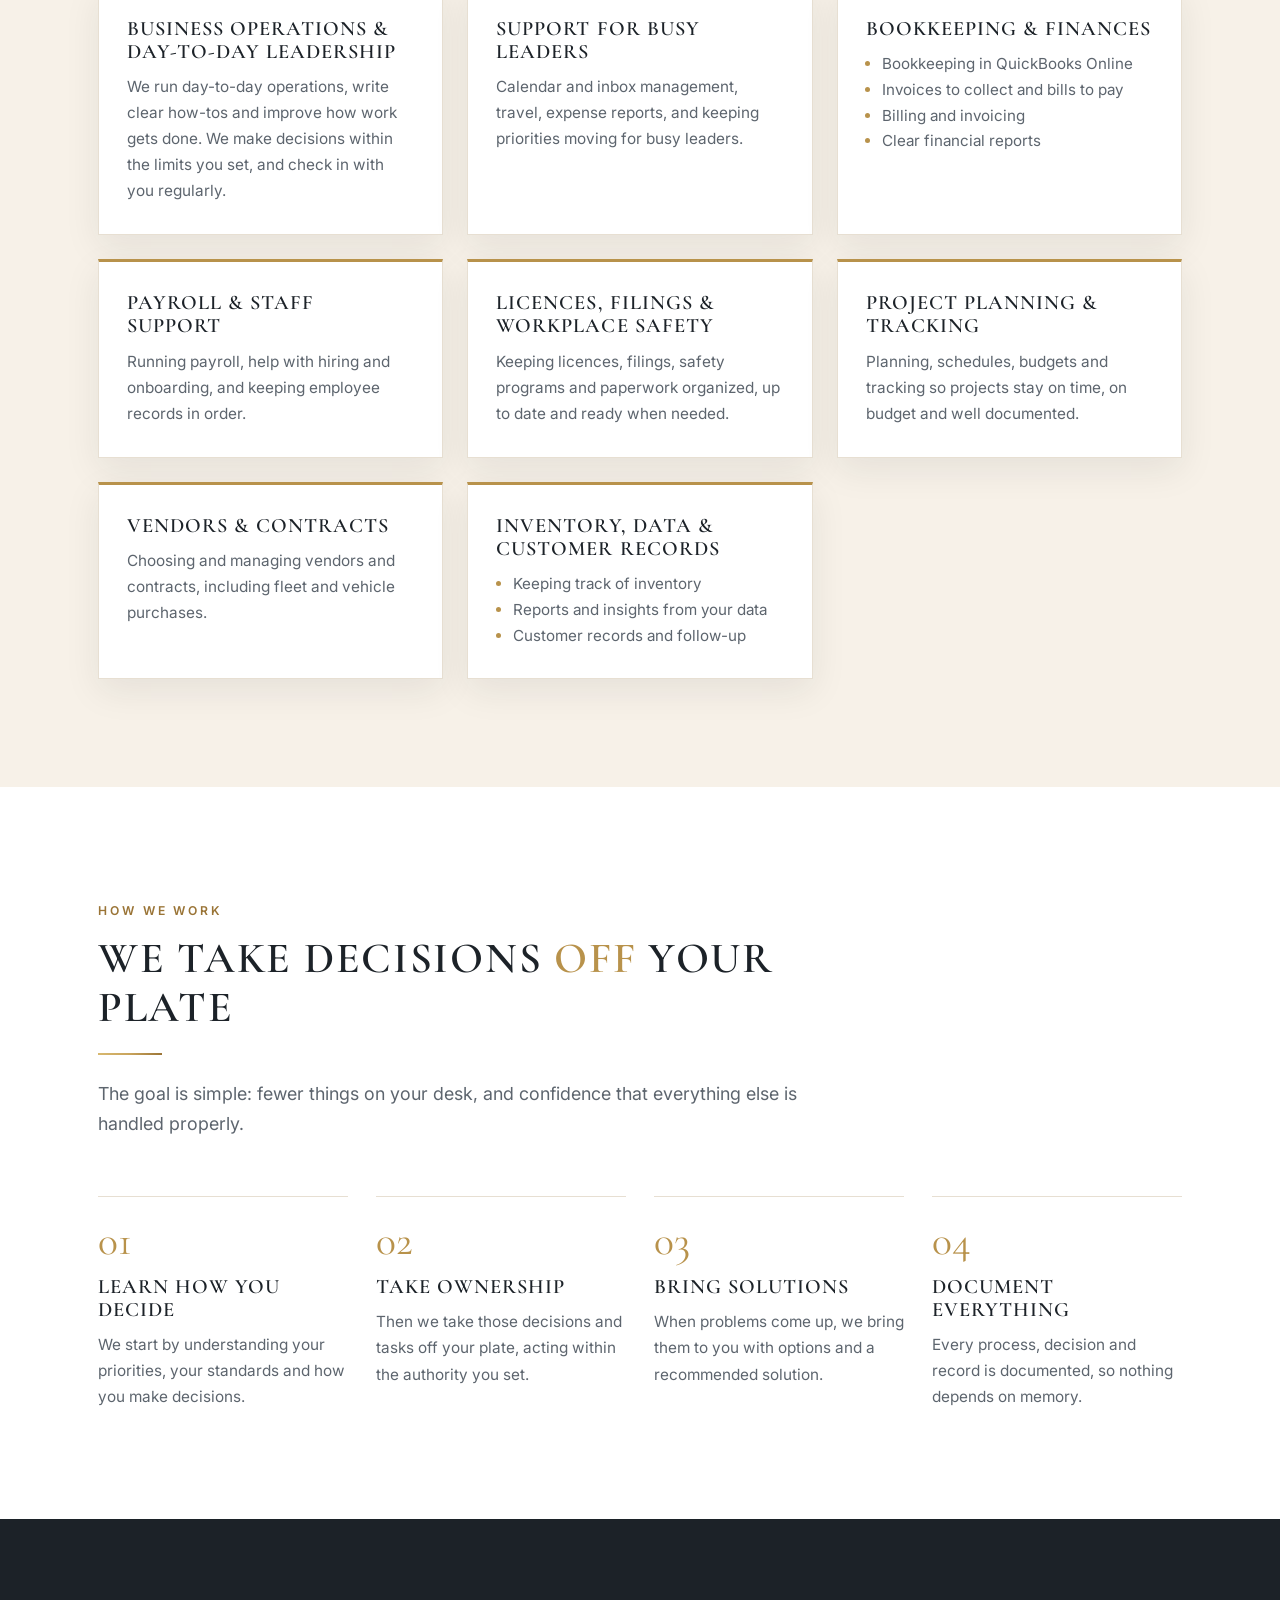
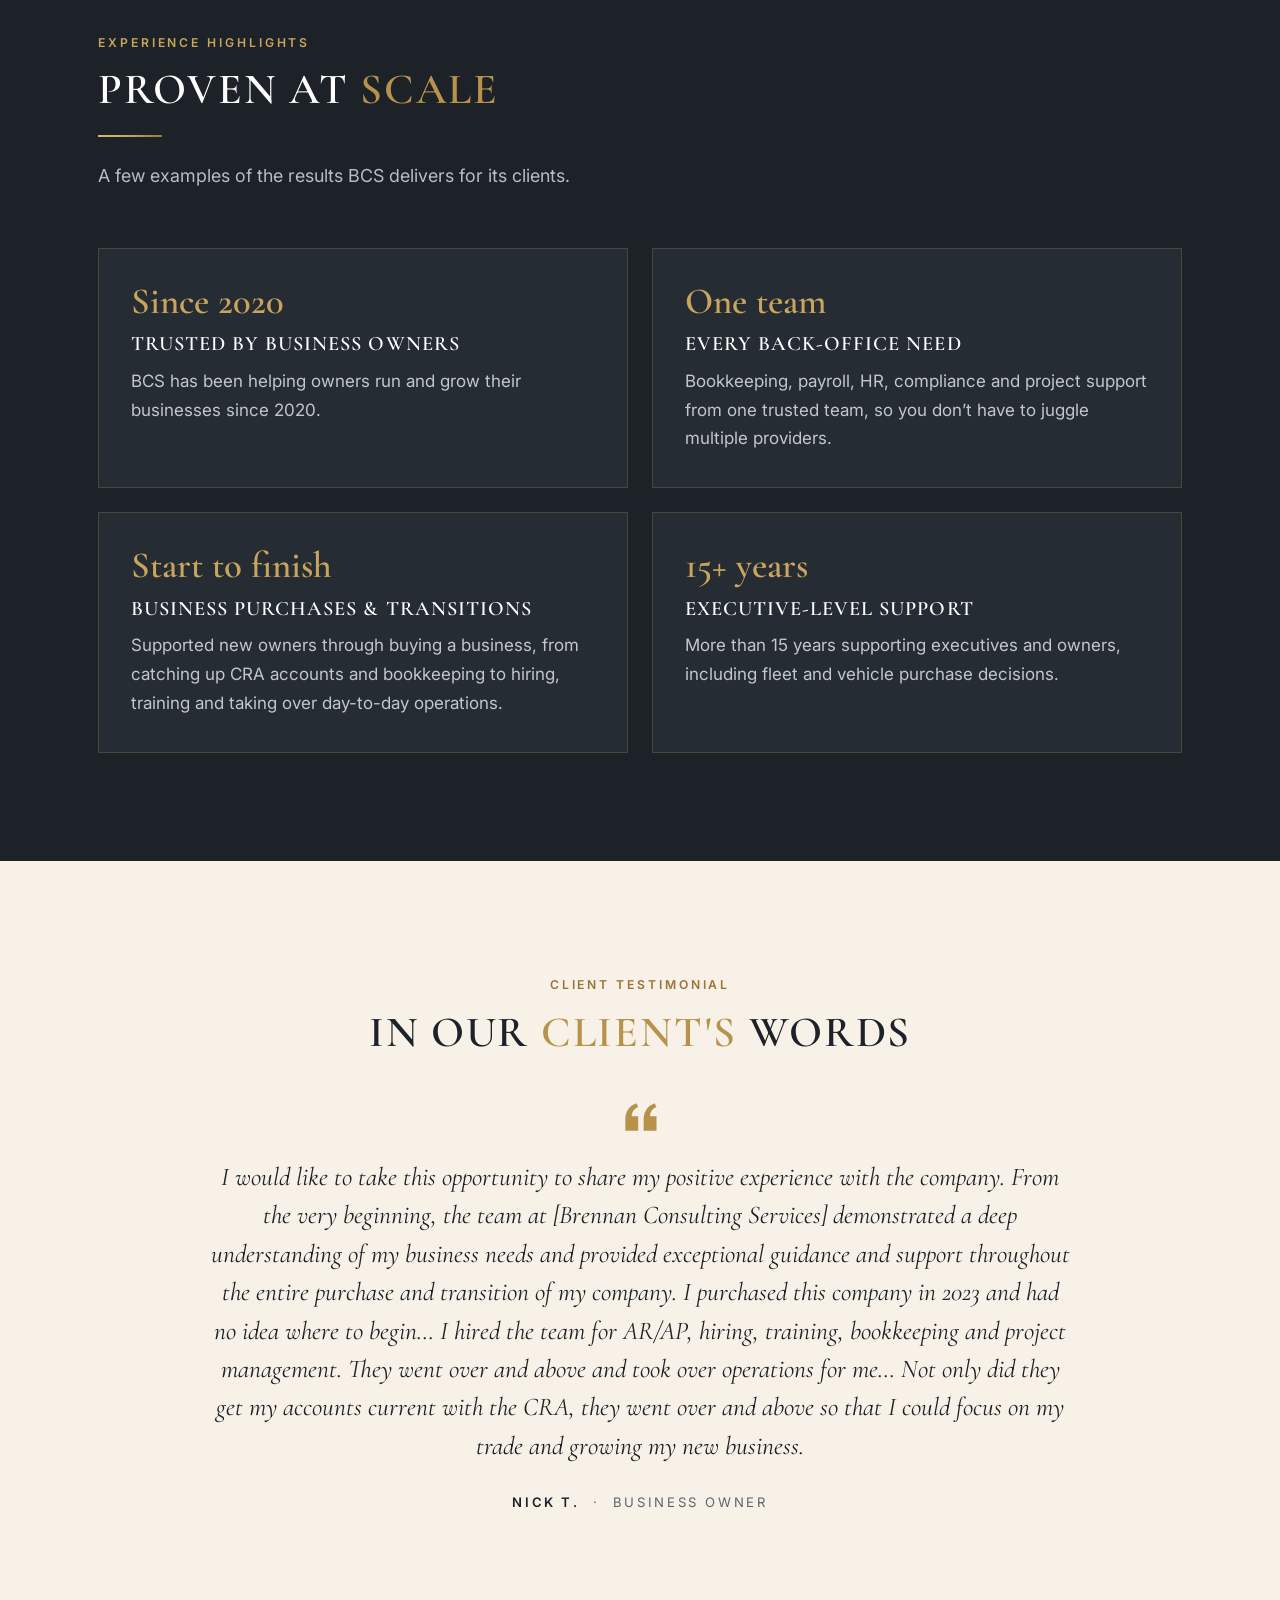
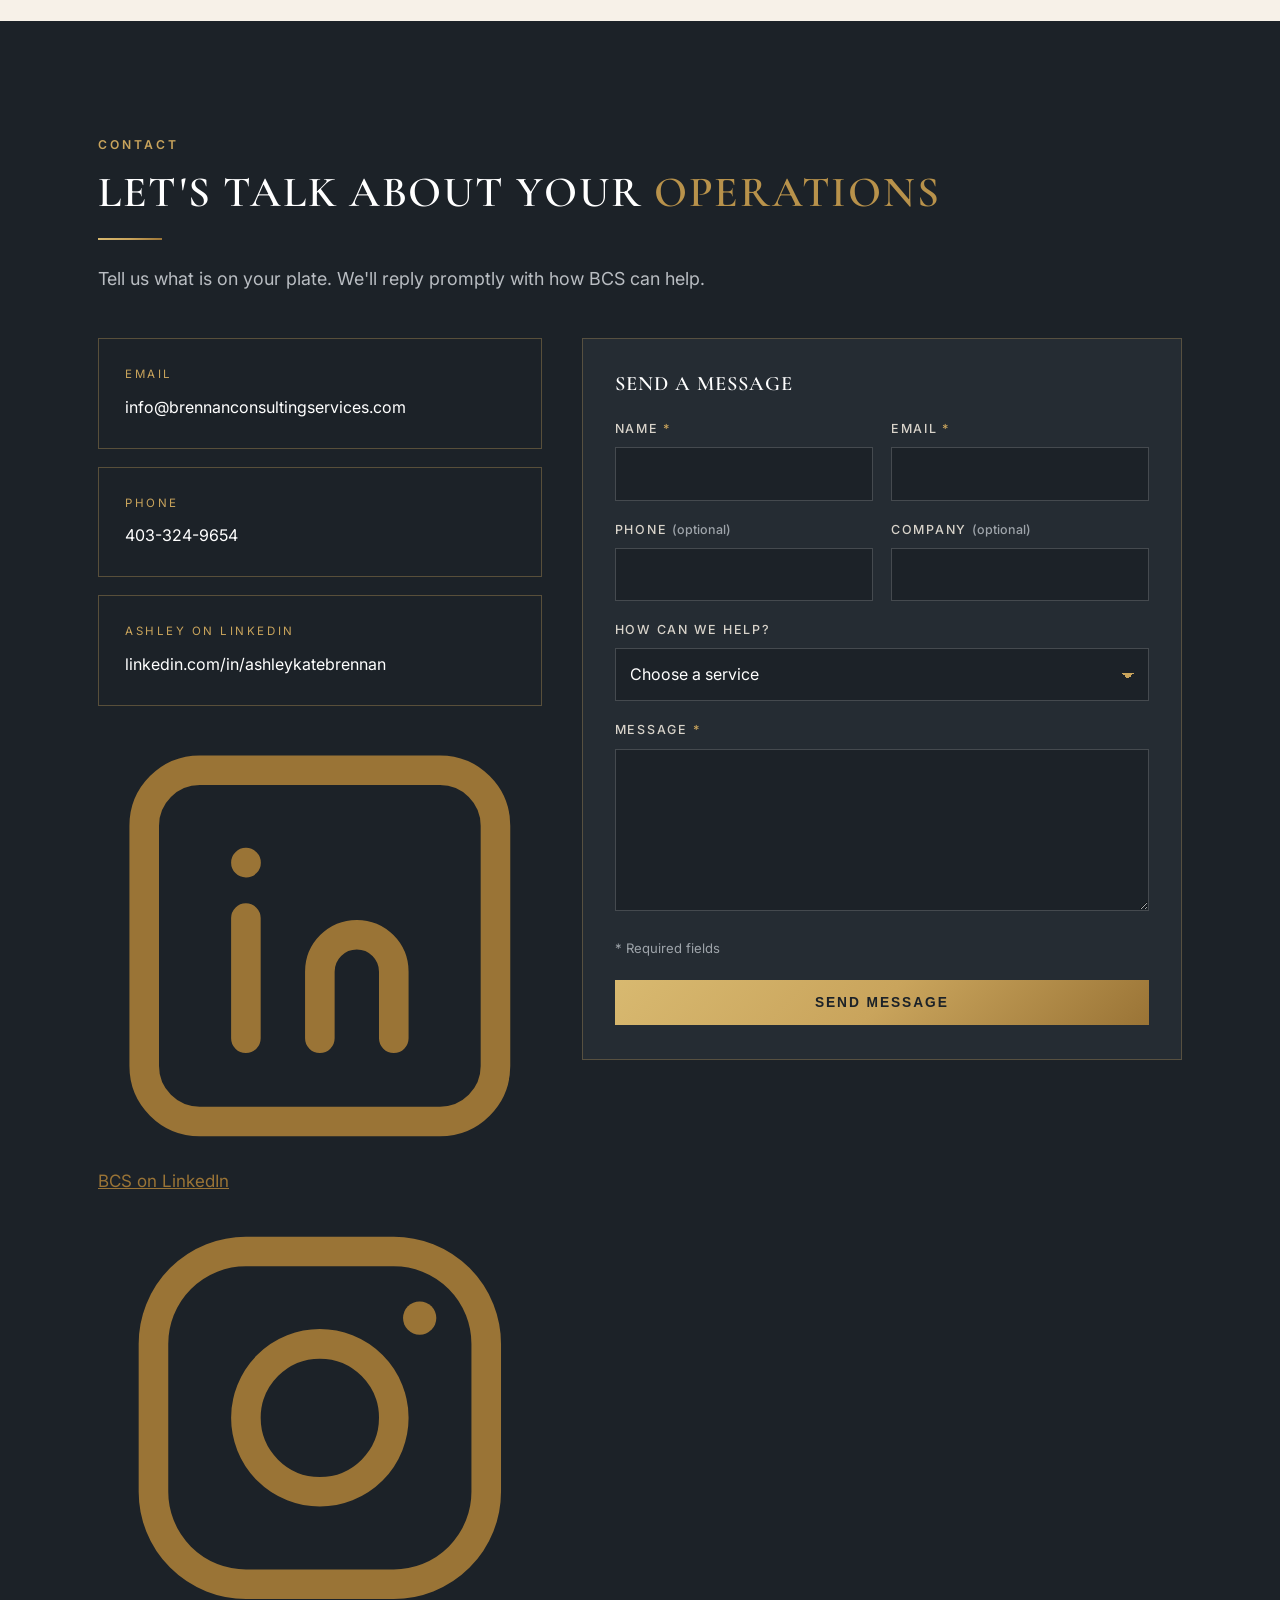
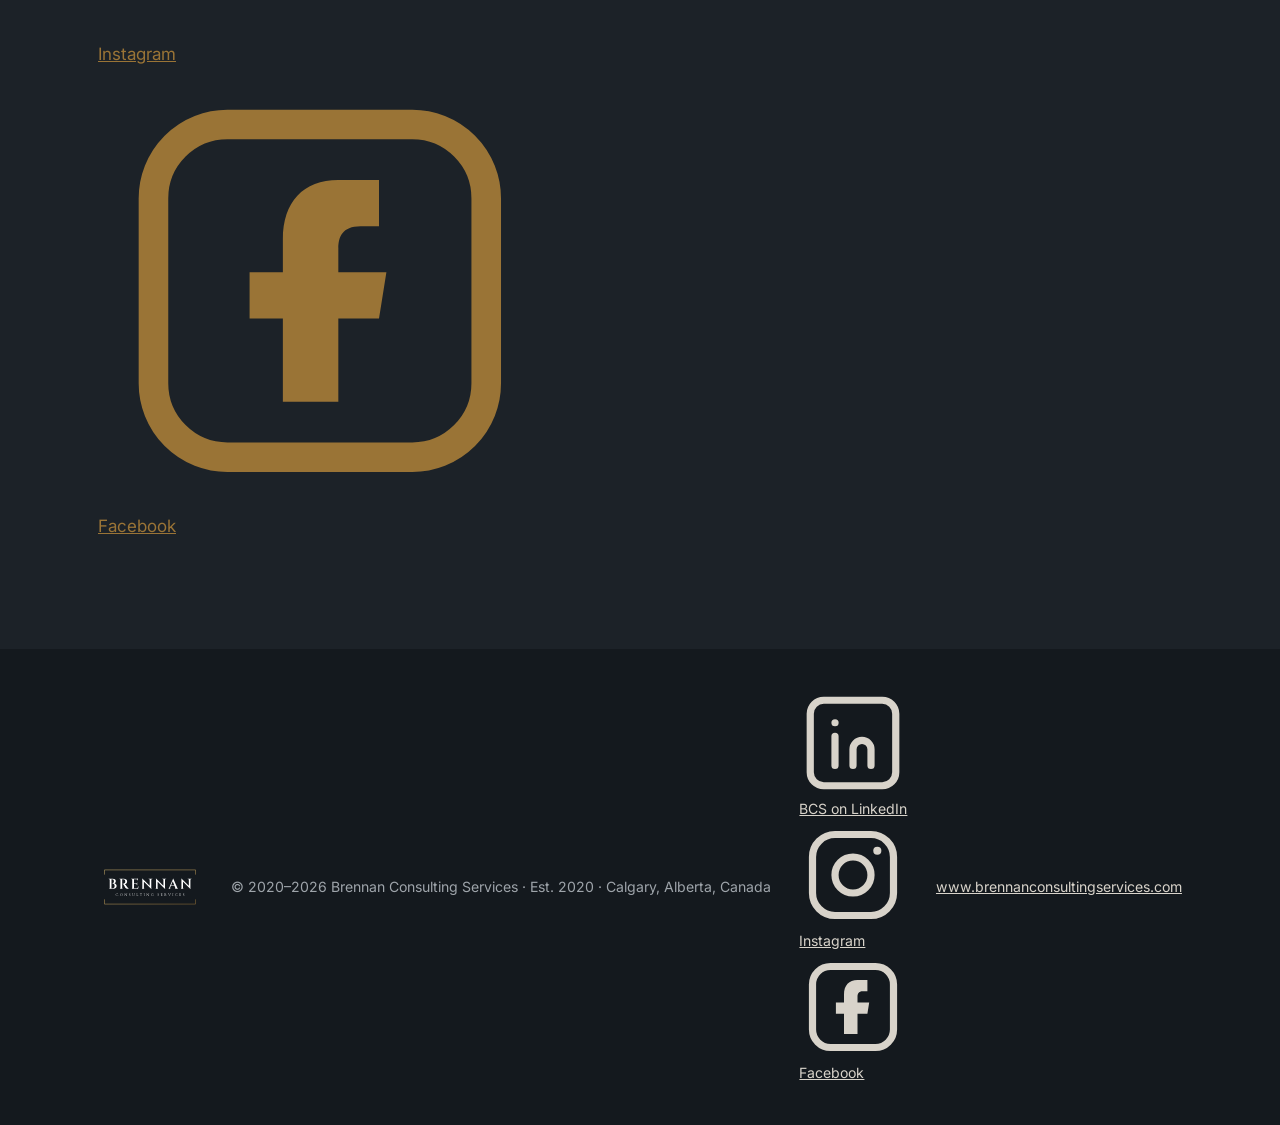
==== commit 46e5cdb6: "Rewrite About for small business focus, remove insurance" ====
--- a/index.html
+++ b/index.html
@@ -19,10 +19,10 @@
 <link rel="stylesheet" href="https://fonts.googleapis.com/css2?family=Cormorant+Garamond:ital,wght@0,500;0,600;1,500&amp;family=Inter:wght@400;500;600&amp;display=swap">
 <link rel="stylesheet" href="styles.css">
 </head>
-<body>
+<body id="top">
 <a class="skip" href="#main">Skip to content</a>
 
-<header class="site-header" id="top">
+<header class="site-header">
   <nav class="container nav" aria-label="Main">
     <a class="brand" href="#top"><img src="logo-light.svg" alt="Brennan Consulting Services" width="119" height="50"></a>
     <button class="menu-toggle" type="button" aria-expanded="false" aria-controls="nav-links">Menu</button>
@@ -82,15 +82,15 @@
         <span class="eyebrow">About</span>
         <h2 id="about-title">Your business <em class="gold">operations</em> partner</h2>
         <span class="rule"></span>
-        <p>Brennan Consulting Services was established in 2020 by Ashley K. Brennan, Owner and Principal. Based in Calgary, Alberta, BCS works remotely with organizations across Canada and the United States as an independent operations partner.</p>
-        <p>Ashley is the person who keeps the business running: operations, finance administration, payroll, HR, compliance, vendors, insurance and projects. She has supported leaders, including serving as a fractional Chief of Staff and as Director of Operations across multiple businesses under common ownership.</p>
-        <p>With more than 15 years of executive-level experience, she works in English and French and brings the same standard to every engagement: prompt, precise and proficient.</p>
+        <p>Since 2020, Brennan Consulting Services (BCS) has been the behind-the-scenes team for small and medium-sized businesses across Canada and the United States. Many of the owners we work with are growing fast, stretched thin or simply don't know where to start, and the back end of the business is what slips.</p>
+        <p>That's where we come in. We take over the work that keeps a business running, like bookkeeping, payroll, hiring and staff support, compliance, vendors and projects, so you can get back to what matters most: your customers, your trade and your growth.</p>
+        <p>We've helped owners get their books and taxes caught up, buy and take over businesses, build systems their teams can follow, and step back from day-to-day operations with confidence. Every engagement gets the same standard: prompt, precise and proficient.</p>
       </div>
       <ul class="facts">
-        <li><strong>Ashley K. Brennan</strong><span>Owner &amp; Business Operations Partner</span></li>
-        <li><strong>Fractional COO | Chief of Staff | Executive Support</strong><span>Engaged as an independent contractor</span></li>
-        <li><strong>Calgary, Alberta, Canada</strong><span>Serving clients remotely across Canada and the US</span></li>
-        <li><strong>15+ years</strong><span>of executive-level support and operations leadership</span></li>
+        <li><strong>Established 2020</strong><span>Helping small and medium-sized businesses for over five years</span></li>
+        <li><strong>Calgary, Alberta, Canada</strong><span>Working remotely with clients across Canada and the US</span></li>
+        <li><strong>One team, every back-office need</strong><span>Operations, bookkeeping, payroll, HR and projects</span></li>
+        <li><strong>Flexible support</strong><span>From a few hours a month to running day-to-day operations</span></li>
         <li><strong>Bilingual</strong><span>English and French</span></li>
       </ul>
     </div>
@@ -114,7 +114,7 @@
           <blockquote class="member-quote">
             <p>&ldquo;Throughout my 15-plus years of working business relationships, I understand how important trust is. As business professionals, we deal with a lot of confidential information. We want to build that trust with our clients and help them succeed personally and professionally.&rdquo;</p>
           </blockquote>
-          <p>With more than 15 years supporting executives and owners, Ashley has served as a fractional Chief of Staff and as Director of Operations across multiple businesses under common ownership. She runs operations end to end, including bookkeeping, payroll, HR, compliance, insurance and vendor management, as well as fleet and vehicle purchase decisions. She makes decisions under the limits owners set, with regular check-ins.</p>
+          <p>With more than 15 years supporting executives and owners, Ashley has served as a fractional Chief of Staff and as Director of Operations across multiple businesses under common ownership. She runs operations end to end, including bookkeeping, payroll, HR, compliance and vendor management, as well as fleet and vehicle purchase decisions. She makes decisions under the limits owners set, with regular check-ins.</p>
           <p>When she isn&rsquo;t behind her computer, Ashley is often travelling around North America supporting her daughter as she races at motocross events. Her educational background includes Criminal Justice, Legal Assistant studies, and Business Administration with a focus in Accounting.</p>
         </article>
         <article class="member">
@@ -159,7 +159,6 @@
         <article class="card"><h3>Payroll &amp; staff support</h3><p>Running payroll, help with hiring and onboarding, and keeping employee records in order.</p></article>
         <article class="card"><h3>Licences, filings &amp; workplace safety</h3><p>Keeping licences, filings, safety programs and paperwork organized, up to date and ready when needed.</p></article>
         <article class="card"><h3>Project planning &amp; tracking</h3><p>Planning, schedules, budgets and tracking so projects stay on time, on budget and well documented.</p></article>
-        <article class="card"><h3>Insurance reviews</h3><p>Reviewing policies and coverage, getting new quotes where it makes sense, and reducing cost without reducing protection.</p></article>
         <article class="card"><h3>Vendors &amp; contracts</h3><p>Choosing and managing vendors and contracts, including fleet and vehicle purchases.</p></article>
         <article class="card"><h3>Inventory, data &amp; customer records</h3><ul><li>Keeping track of inventory</li><li>Reports and insights from your data</li><li>Customer records and follow-up</li></ul></article>
       </div>
